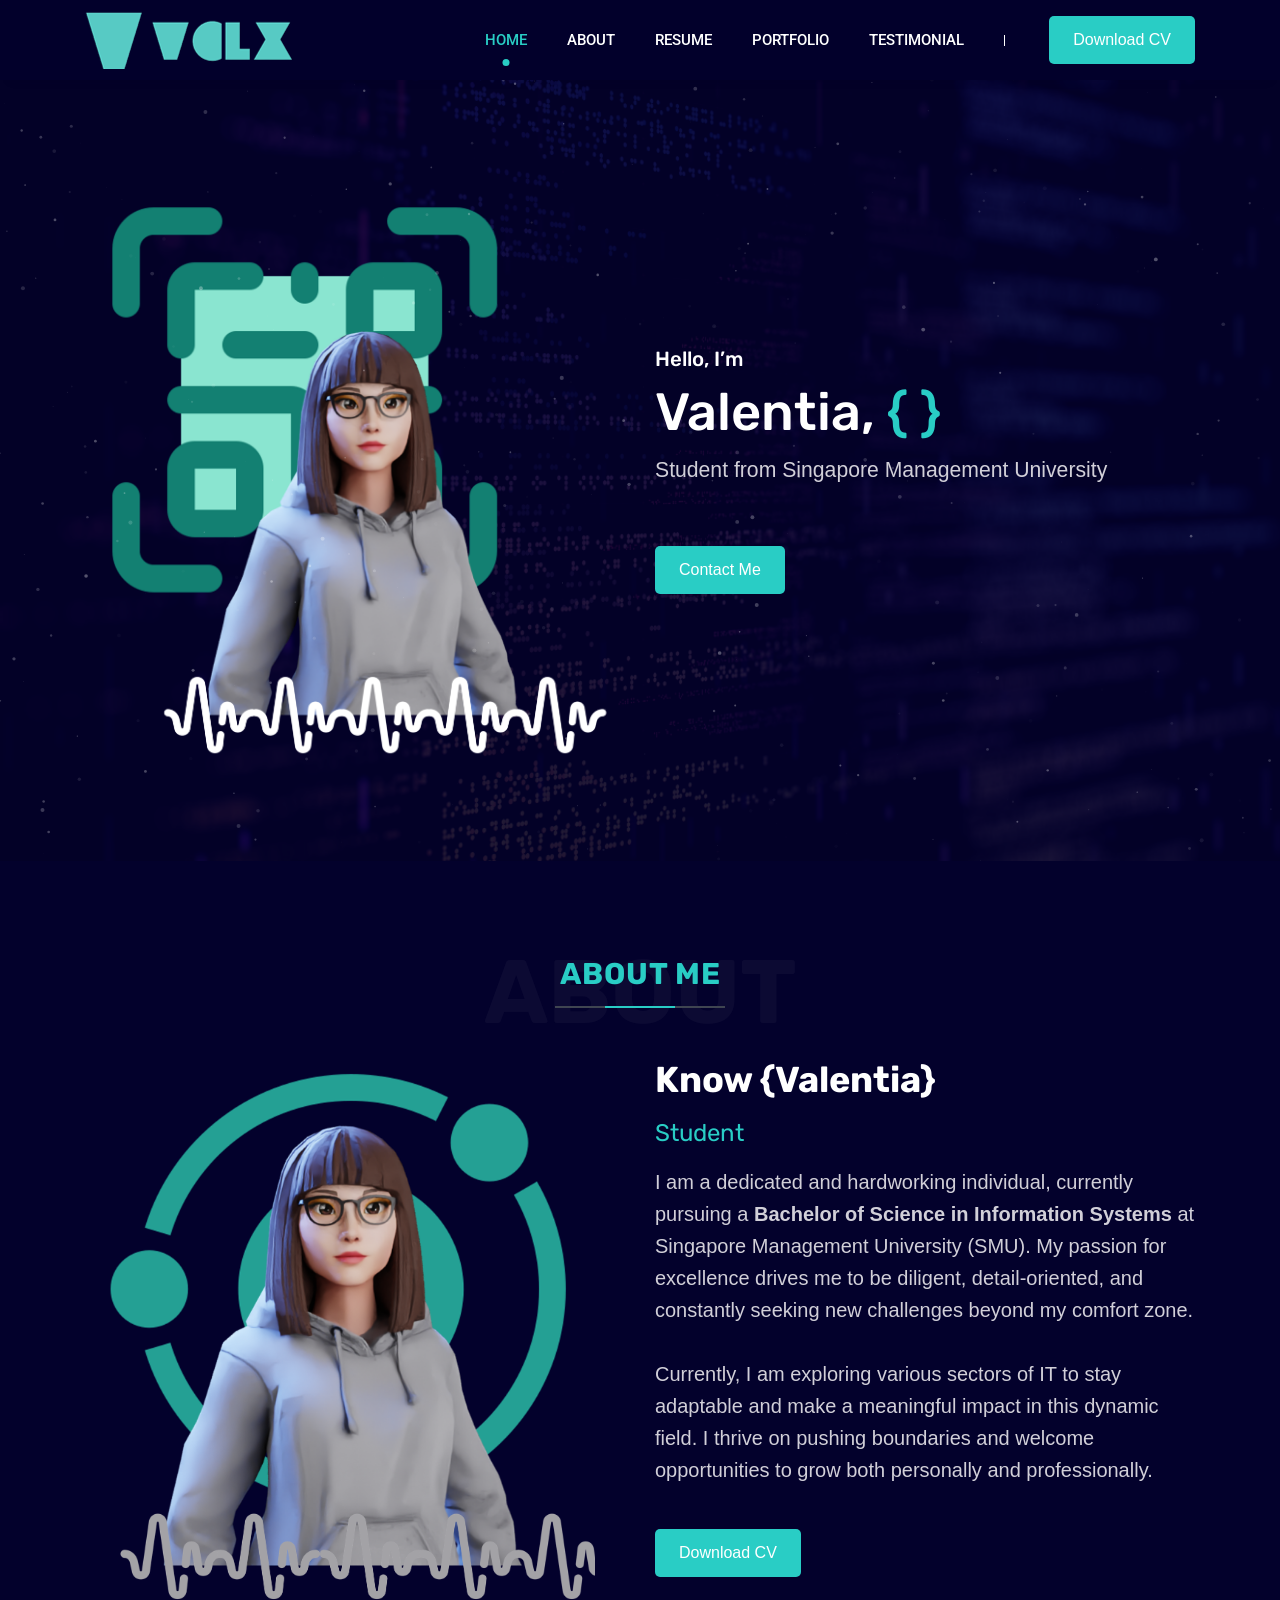
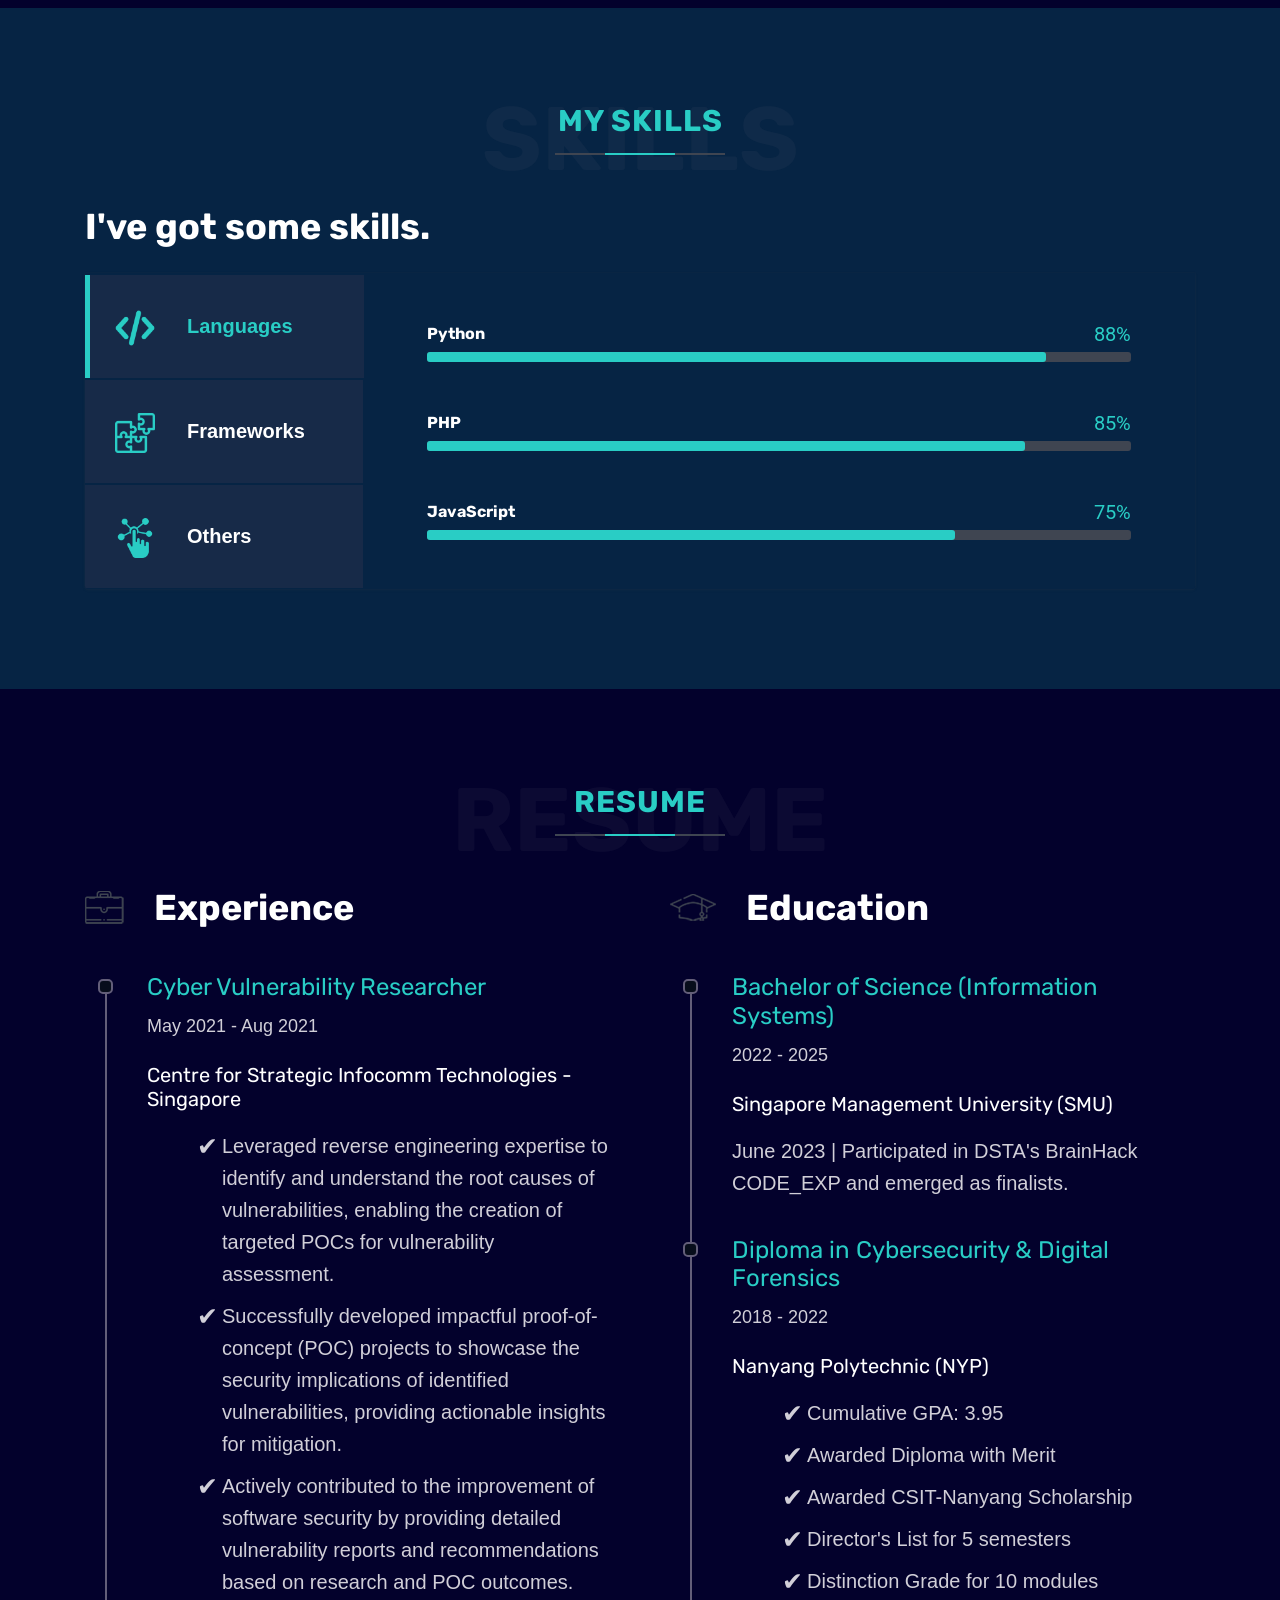
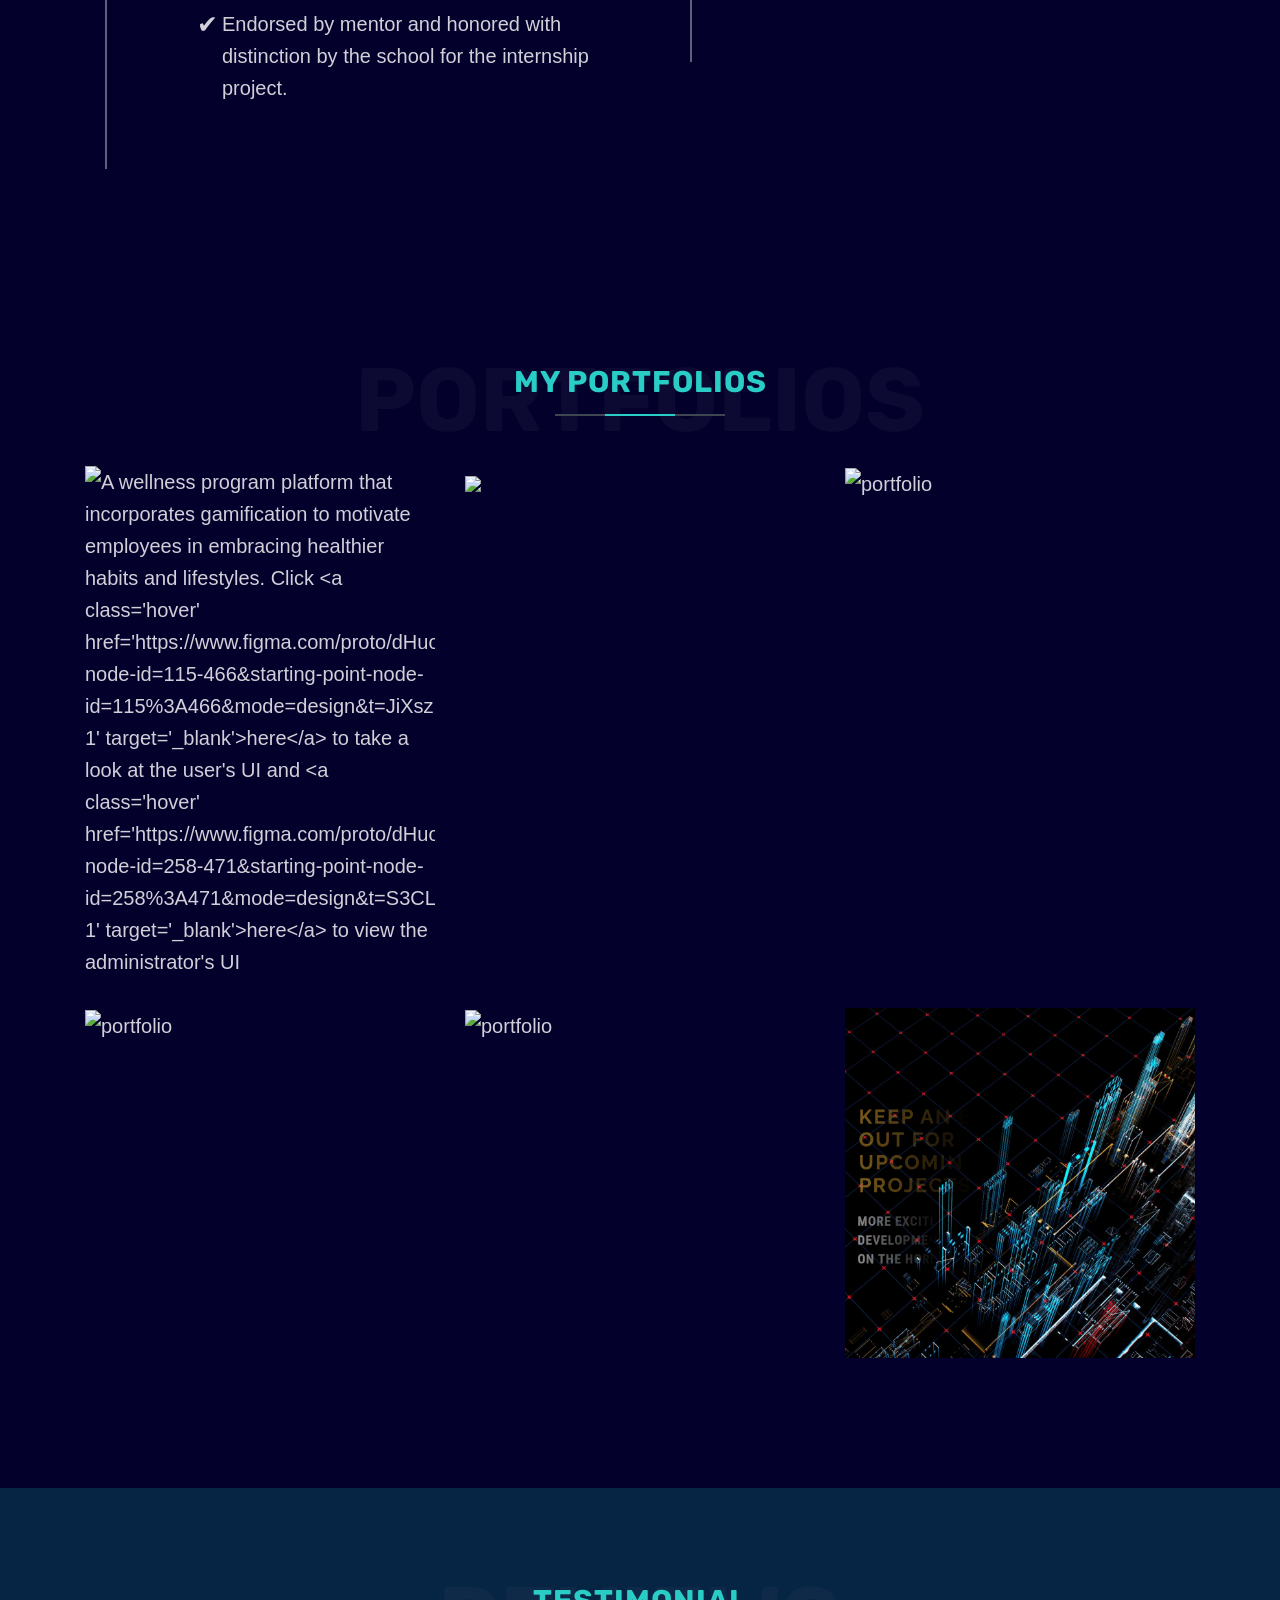
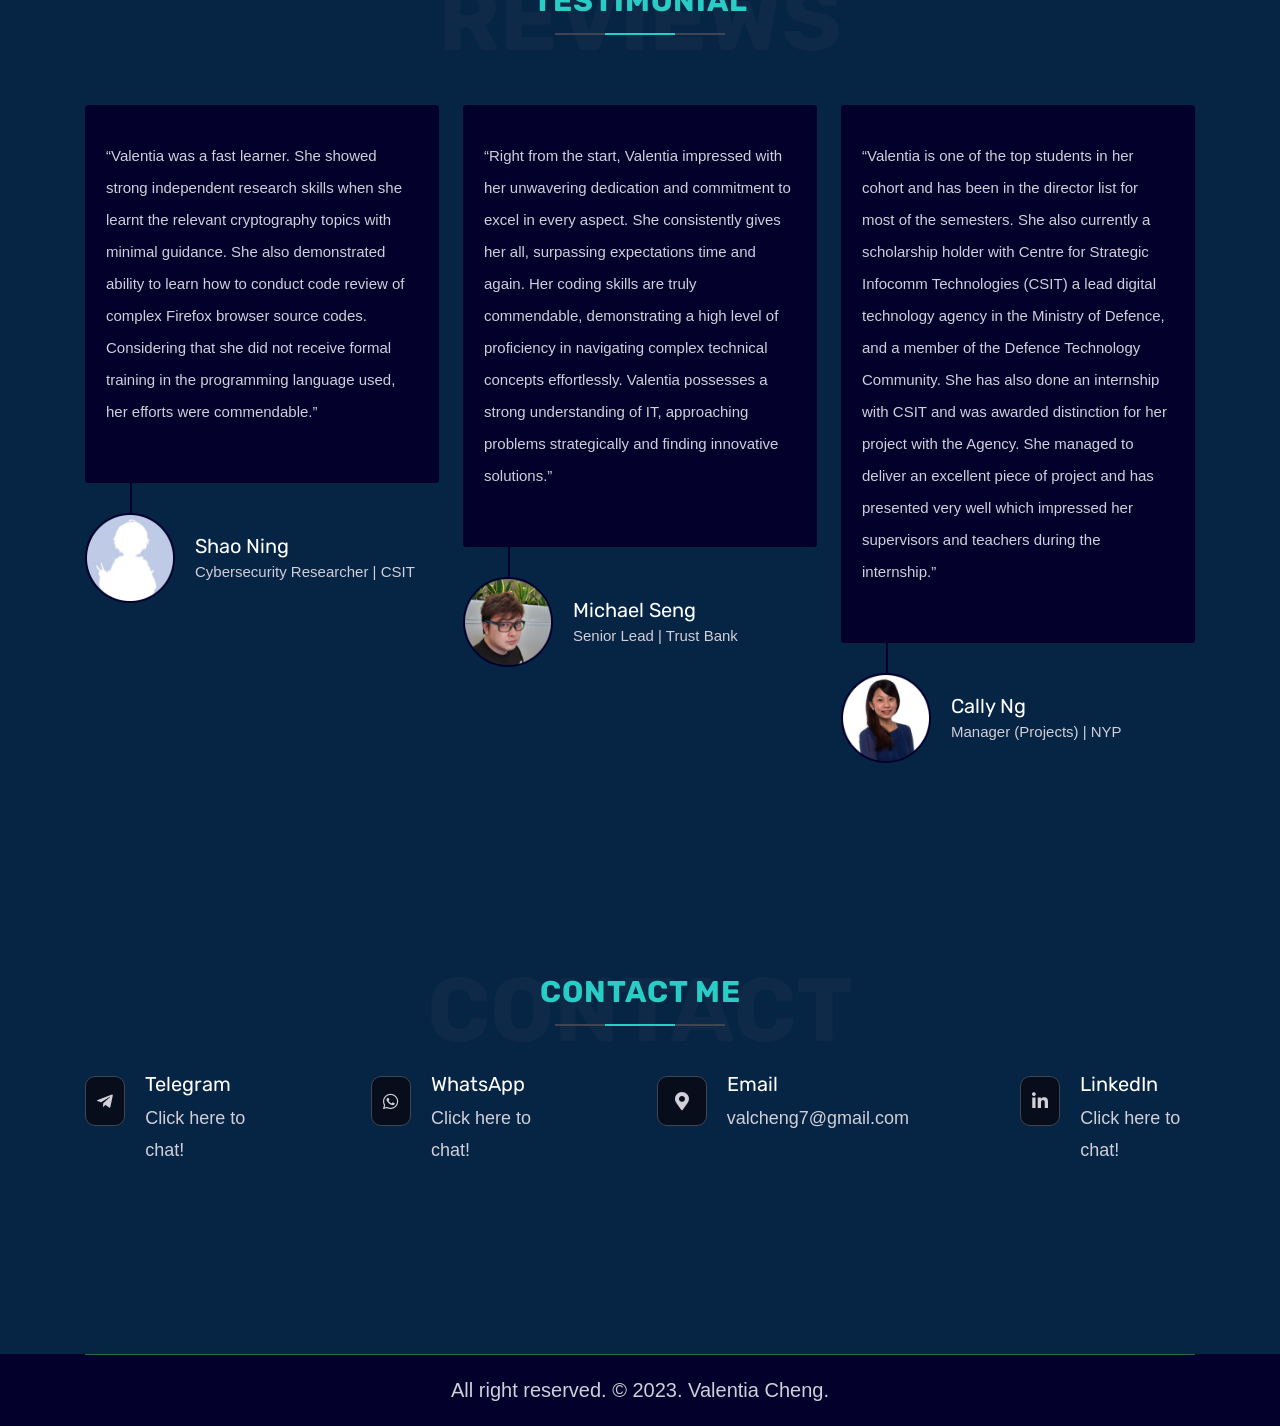
==== index.html @ c83fab9e "Chore: rename index file" ====
<!DOCTYPE html>
<html class="no-js" lang="zxx">

<head>
  <!-- Meta Tags -->
  <meta charset="utf-8">
  <meta http-equiv="x-ua-compatible" content="ie=edge">
  <meta name="viewport" content="width=device-width, initial-scale=1">
  <meta name="author" content="DiscreteDev">
  <!-- Page Title -->
  <title>Disfolio - Personal Portfolio HTML Template</title>


  <!-- Favicon Icon -->
  <link rel="icon" href="assets/img/favicon.png" />


  <!-- Stylesheets -->
  <link rel="stylesheet" href="path/to/font-awesome/css/font-awesome.min.css">
  <link rel="stylesheet" href="https://use.fontawesome.com/releases/v5.15.4/css/all.css" integrity="sha384-DyZ88mC6Up2uqS4h/KRgHuoeGwBcD4Ng9SiP4dIRy0EXTlnuz47vAwmeGwVChigm" crossorigin="anonymous"/>

  <link rel="stylesheet" href="assets/css/bootstrap.min.css" />

  <link rel="stylesheet" href="assets/css/fontawesome.css" />
  <link rel="stylesheet" href="assets/css/swiper-bundle.min.css" />
  <link rel="stylesheet" href="assets/css/lightgallery.min.css" />
  <link rel="stylesheet" href="assets/css/animate.css" />
  <link rel="stylesheet" href="assets/css/style.css" />
  <style>

   

    
ul.fa-ul {
  list-style: none; /* Remove default bullet point */
  padding: 0; /* Remove default padding */
}

ul.fa-ul li {
  position: relative; /* Required for absolute positioning */
  padding-left: 25px; /* Space between tick and text */
  margin-bottom: 10px; /* Optional: Add some spacing between list items */
}

ul.fa-ul li::before {
  content: '\2714';
  font-size: 25px;
  position: absolute;
  left: 0;
  top: 0; /* Position the tick at the top of the list item */

}

a.hover:hover {
    color:#4444c7;
  }

a.hover {
  text-decoration: underline;
}
 
  </style>
</head>

<body id="home">

  <!-- Start Header Section -->
  <header class="st-site-header st-style1 st-sticky-header">
    <div class="st-main-header">
      <div class="container">
        <div class="st-main-header-in">
          <div class="st-main-header-left">
            <a class="st-site-branding" href="index.html"><img src="assets/img/icon/logo.png" alt="Disfolio"></a>
          </div>
          <div class="st-main-header-right">
            <div class="st-nav">
              <ul class="st-nav-list st-onepage-nav">
                <li><a href="#home" class="st-smooth-move">Home</a></li>
                <li><a href="#about" class="st-smooth-move">About</a></li>
                <li><a href="#resume" class="st-smooth-move">Resume</a></li>
                <li><a href="#portfolio" class="st-smooth-move">Portfolio</a></li>
                <!-- <li><a href="#blog" class="st-smooth-move">Blog</a></li> -->
                <li><a href="#testimonial" class="st-smooth-move">Testimonial</a></li>
              </ul>
              <div class="sp-cvbtn">
                <a class="st-btn st-style1 st-color1" href="assets/cv.pdf" download>Download CV</a>
              </div>
            </div>
          </div>
        </div>
      </div>
    </div>
  </header>
  <!-- End Header Section -->





  <!-- Start Hero Seciton -->
  <div class="st-height-b80 st-height-lg-b80"></div>
  <section class="st-hero-wrap st-style4" style="background-image:url(assets/img/background/hero-bg4.png);">
    <div class="st-hero st-style4 ">
      <div class="container">
        <div class="row align-items-center">
          <div class="col-lg-6">
            <div class="hero-img">
              <img class="wow fadeInRight" src="assets/img/section/home_avatar.png" alt="Hero">
            </div>
          </div>
          <div class="col-lg-6">
            <div class="st-hero-text">
              <h6>Hello, I’m</h6>
              <h1>Valentia, <span>{</span>
                <span id="text"></span>
                <span>}</span>
              </h1>
              <p>Student from Singapore Management University</p>
              <div class="st-hero-btn mt-5">
                <a href="#contact" class="st-btn st-style1 st-color1 st-smooth-move">Contact Me</a>
              </div>
            </div>
          </div>         
        </div>       
      </div>
    </div>

    <div id="particles-js"></div>
  </section>
  <!-- End Hero Seciton -->





  <!-- Start About Seciton -->
  <section id="about" class="st-about-wrap">
    <div class="st-height-b100 st-height-lg-b80"></div>
    <div class="container">
      <div class="st-section-heading st-style1">
        <h4 class="st-section-heading-title">ABOUT ME</h4>
        <h2 class="st-section-heading-subtitle">ABOUT</h2>
      </div>
      <div class="st-height-b25 st-height-lg-b25"></div>
    </div>
    <div class="container">
      <div class="row">
        <div class="col-lg-6 wow fadeInLeft">
          <div class="st-about-img-wrap">
            <div class="st-about-img st-dynamic-bg st-bg" data-src="assets/img/section/about_avatar.png"></div>
          </div>
          <div class="st-height-b0 st-height-lg-b30"></div>
        </div>
        <div class="col-lg-6">
          <div class="st-vertical-middle">
            <div class="st-vertical-middle-in">
              <div class="st-text-block st-style1">
                <h2 class="st-text-block-title">Know <span class="theme-color">{Valentia}</span>
                </h2>
                <h4 class="st-text-block-subtitle">Student</h4>
                <div class="st-text-block-text">
                  <p>I am a dedicated and hardworking individual, currently pursuing a <strong>Bachelor of Science in Information Systems</strong> at Singapore Management University (SMU). My passion for excellence drives me to be diligent, detail-oriented, and constantly seeking new challenges beyond my comfort zone. <br><br>Currently, I am exploring various sectors of IT to stay adaptable and make a meaningful impact in this dynamic field. I thrive on pushing boundaries and welcome opportunities to grow both personally and professionally.</p>
                </div>
                <!-- <ul class="st-text-block-details st-mp0">
                  <li><span>Birthday</span> : <span>20 June 1992</span></li>
                  <li><span>Phone</span> : <span>+1234567890</span></li>
                  <li><span>Email</span> : <span>hey@example.com</span></li>
                  <li><span>From</span> : <span>2661 Elton hbrew lane Botl Bazro</span></li>
                  <li><span>Language</span> : <span>English, Spanish, French</span></li>
                  <li><span>Freelance</span> : <span>Available for hire</span></li>
                </ul> -->
                <div class="st-text-block-btn">
                  <a href="assets/cv.pdf" class="st-btn st-style1 st-color1" download>Download CV</a>
                </div>
              </div>
            </div>
          </div>
        </div>
      </div>
    </div>
  </section>
  <!-- End About Seciton -->





  <!-- Start Service Seciton -->
  <!-- <section>
    <div class="st-height-b100 st-height-lg-b80"></div>
    <div class="container">
      <div class="st-section-heading st-style1">
        <h4 class="st-section-heading-title">SERVICES</h4>
        <h2 class="st-section-heading-subtitle">SERVICES</h2>
      </div>
      <div class="st-height-b25 st-height-lg-b25"></div>
    </div> -->

    <!-- Iconbox Container -->

    <!-- <div class="container">
      <div class="row">
        <div class="col-lg-4 col-md-6">
          <div class="st-iconbox st-style1">
            <div class="st-iconbox-icon">
              <i class="far fa-edit"></i>
            </div>
            <h2 class="st-iconbox-title">Sketches</h2>
            <div class="st-iconbox-text">Lorem ipsum dolor sittem ametamn elit, per sed do eiusmoad teimpor sittem elit
              inuning utsed sittem.</div>
          </div>
          <div class="st-height-b30 st-height-lg-b30"></div>
        </div>

        <div class="col-lg-4 col-md-6">
          <div class="st-iconbox st-style1">
            <div class="st-iconbox-icon">
              <i class="far fa-object-group"></i>
            </div>
            <h2 class="st-iconbox-title">UI/UX Design</h2>
            <div class="st-iconbox-text">Lorem ipsum dolor sittem ametamn elit, per sed do eiusmoad teimpor sittem elit
              inuning utsed sittem.</div>
          </div>
          <div class="st-height-b30 st-height-lg-b30"></div>
        </div>

        <div class="col-lg-4 col-md-6">
          <div class="st-iconbox st-style1">
            <div class="st-iconbox-icon">
              <i class="fas fa-spray-can"></i>
            </div>
            <h2 class="st-iconbox-title">Product Design</h2>
            <div class="st-iconbox-text">Lorem ipsum dolor sittem ametamn elit, per sed do eiusmoad teimpor sittem elit
              inuning utsed sittem.</div>
          </div>
          <div class="st-height-b30 st-height-lg-b30"></div>
        </div>

        <div class="col-lg-4 col-md-6">
          <div class="st-iconbox st-style1">
            <div class="st-iconbox-icon">
              <i class="fas fa-mobile-alt"></i>
            </div>
            <h2 class="st-iconbox-title">App Design</h2>
            <div class="st-iconbox-text">Lorem ipsum dolor sittem ametamn elit, per sed do eiusmoad teimpor sittem elit
              inuning utsed sittem.</div>
          </div>
          <div class="st-height-b0 st-height-lg-b30"></div>
        </div>

        <div class="col-lg-4 col-md-6">
          <div class="st-iconbox st-style1">
            <div class="st-iconbox-icon">
              <i class="fas fa-draw-polygon"></i>
            </div>
            <h2 class="st-iconbox-title">Motion Graphics</h2>
            <div class="st-iconbox-text">Lorem ipsum dolor sittem ametamn elit, per sed do eiusmoad teimpor sittem elit
              inuning utsed sittem.</div>
          </div>
          <div class="st-height-b0 st-height-lg-b30"></div>
        </div>

        <div class="col-lg-4 col-md-6">
          <div class="st-iconbox st-style1">
            <div class="st-iconbox-icon">
              <i class="fas fa-tablet-alt"></i>
            </div>
            <h2 class="st-iconbox-title">Responsive Design</h2>
            <div class="st-iconbox-text">Lorem ipsum dolor sittem ametamn elit, per sed do eiusmoad teimpor sittem elit
              inuning utsed sittem.</div>
          </div>
          <div class="st-height-b0 st-height-lg-b30"></div>
        </div>
      </div>
    </div>
    <div class="st-height-b100 st-height-lg-b80"></div>
  </section> -->
  <!-- End Service Seciton -->





  <!-- Start Skill Seciton -->
  <section class="st-dark-bg">
    <div class="st-height-b100 st-height-lg-b80"></div>
    <div class="container">
      <div class="st-section-heading st-style1">
        <h4 class="st-section-heading-title">MY SKILLS</h4>
        <h2 class="st-section-heading-subtitle">SKILLS</h2>
      </div>
      <div class="st-height-b25 st-height-lg-b25"></div>

      <div class="st-skill-heading">
        <h2 class="st-skill-title">I've got some skills.</h2>
      </div>

      <div class="wrapper">
        <div class="tab-lr">
          <div class="tab-lr__tab-list" role="tablist">
            <div class="tab-lr__tab-list__tab tab-lr__is-active tab-lr__is-success" role="presentation" aria-controls="tab1-panel">
              <button id="tab1" role="tab" type="button" tabindex="0" class="tab-lr__tab-list__button">
                <span class="tab-lr__tab-list__icon">
                  <img src="./assets/img/icon/coding.png" alt="">
                 
                </span>
                <span class="tab-lr__tab-list__name">Languages</span>
              </button>
            </div>
            <div class="tab-lr__tab-list__tab" role="presentation" aria-controls="tab2-panel">
              <button id="tab2" role="tab" type="button" tabindex="0" class="tab-lr__tab-list__button">
                <span class="tab-lr__tab-list__icon">
                  <img src="./assets/img/icon/jig.png" alt="">
                  
                </span>
                <span class="tab-lr__tab-list__name">Frameworks</span>
              </button>
            </div>
            <div class="tab-lr__tab-list__tab" role="presentation" aria-controls="tab3-panel">
              <button id="tab3" role="tab" type="button" tabindex="0" class="tab-lr__tab-list__button">
                <span class="tab-lr__tab-list__icon">
                  <img src="./assets/img/icon/touch.png" alt="">
                </span>
                <span class="tab-lr__tab-list__name">Others</span>
              </button>
            </div>
          </div>
      
          <div class="tab-lr__panel-list">
            <div class="tab-lr__panel-list__panel tab-lr__is-active" id="tab1-panel" role="tabpanel">
  
              <div class="col-12">
      
  
                <div class="st-height-b0 st-height-lg-b30"></div>
                <div class="st-progressbar-wrap">
                  <div class="st-single-progressbar">
                    <div class="st-progressbar-heading">
                      <h3 class="st-progressbar-title">Python</h3>
                      <div class="st-progressbar-percentage wow fadeInLeft" data-wow-duration="1.5s" data-wow-delay="0.5s">88%
                      </div>
                    </div>
                    <div class="st-progressbar" data-progress="88">
                      <div class="st-progressbar-in wow fadeInLeft"></div>
                    </div>
                  </div><!-- .st-single-progressbar -->
      
                  <div class="st-height-b30 st-height-lg-b20"></div>
                  <div class="st-single-progressbar">
                    <div class="st-progressbar-heading">
                      <h3 class="st-progressbar-title">PHP</h3>
                      <div class="st-progressbar-percentage wow fadeInLeft" data-wow-duration="1.5s" data-wow-delay="0.5s">85%
                      </div>
                    </div>
                    <div class="st-progressbar" data-progress="85">
                      <div class="st-progressbar-in wow fadeInLeft"></div>
                    </div>
                  </div><!-- .st-single-progressbar -->
      
                  <div class="st-height-b30 st-height-lg-b20"></div>
                  <div class="st-single-progressbar">
                    <div class="st-progressbar-heading">
                      <h3 class="st-progressbar-title">JavaScript</h3>
                      <div class="st-progressbar-percentage wow fadeInLeft" data-wow-duration="1.5s" data-wow-delay="0.5s">75%
                      </div>
                    </div>
                    <div class="st-progressbar" data-progress="75">
                      <div class="st-progressbar-in wow fadeInLeft"></div>
                    </div>
                  </div><!-- .st-single-progressbar -->    
                </div>
              </div>
            </div>
            <div class="tab-lr__panel-list__panel" id="tab2-panel" role="tabpanel">
  
  
              <div class="col-12">
      
  
                <div class="st-height-b0 st-height-lg-b30"></div>
                <div class="st-progressbar-wrap">
                  <div class="st-single-progressbar">
                    <div class="st-progressbar-heading">
                      <h3 class="st-progressbar-title">Flask</h3>
                      <div class="st-progressbar-percentage fadeInLeft" data-wow-duration="1.5s" data-wow-delay="0.5s">85%
                      </div>
                    </div>
                    <div class="st-progressbar" data-progress="85">
                      <div class="st-progressbar-in fadeInLeft"></div>
                    </div>
                  </div><!-- .st-single-progressbar -->
      
                  <div class="st-height-b30 st-height-lg-b20"></div>
                  <div class="st-single-progressbar">
                    <div class="st-progressbar-heading">
                      <h3 class="st-progressbar-title">Vue</h3>
                      <div class="st-progressbar-percentage fadeInLeft" data-wow-duration="1.5s" data-wow-delay="0.5s">75%
                      </div>
                    </div>
                    <div class="st-progressbar" data-progress="75">
                      <div class="st-progressbar-in fadeInLeft"></div>
                    </div>
                  </div><!-- .st-single-progressbar -->
      
                  <div class="st-height-b30 st-height-lg-b20"></div>
                  <div class="st-single-progressbar">
                    <div class="st-progressbar-heading">
                      <h3 class="st-progressbar-title">Bootstrap</h3>
                      <div class="st-progressbar-percentage fadeInLeft" data-wow-duration="1.5s" data-wow-delay="0.5s">90%
                      </div>
                    </div>
                    <div class="st-progressbar" data-progress="90">
                      <div class="st-progressbar-in fadeInLeft"></div>
                    </div>
                  </div><!-- .st-single-progressbar -->
      
                  
                </div>
              </div>
  
              <!-- <div class="tab-lr__panel-list__panel__text">
                <div class="tab-lr__panel-list__panel__title">Tab 22</div>
                <p>Lorem ipsum dolor sit amet, consectetur adipiscing elit, sed do eiusmod tempor incididunt ut labore et dolore magna aliqua. Ut enim ad minim veniam, quis nostrud exercitation ullamco laboris nisi ut aliquip ex ea commodo consequat. Duis aute irure dolor in reprehenderit in voluptate velit esse cillum dolore eu fugiat nulla pariatur. Excepteur sint occaecat cupidatat non proident, sunt in culpa qui officia deserunt mollit anim id est laborum.</p>
              </div> -->
            </div>
            <div class="tab-lr__panel-list__panel" id="tab3-panel" role="tabpanel">
  
              <div class="col-12">
      
  
                <div class="st-height-b0 st-height-lg-b30"></div>
                <div class="st-progressbar-wrap">
                  <div class="st-single-progressbar">
                    <div class="st-progressbar-heading">
                      <h3 class="st-progressbar-title">Figma</h3>
                      <div class="st-progressbar-percentage fadeInLeft" data-wow-duration="1.5s" data-wow-delay="0.5s">95%
                      </div>
                    </div>
                    <div class="st-progressbar" data-progress="95">
                      <div class="st-progressbar-in fadeInLeft"></div>
                    </div>
                  </div><!-- .st-single-progressbar -->
      
                  <div class="st-height-b30 st-height-lg-b20"></div>
                  <div class="st-single-progressbar">
                    <div class="st-progressbar-heading">
                      <h3 class="st-progressbar-title">Splunk</h3>
                      <div class="st-progressbar-percentage fadeInLeft" data-wow-duration="1.5s" data-wow-delay="0.5s">75%
                      </div>
                    </div>
                    <div class="st-progressbar" data-progress="75">
                      <div class="st-progressbar-in fadeInLeft"></div>
                    </div>
                  </div><!-- .st-single-progressbar -->
      
                  <div class="st-height-b30 st-height-lg-b20"></div>
                  <div class="st-single-progressbar">
                    <div class="st-progressbar-heading">
                      <h3 class="st-progressbar-title">Wireshark</h3>
                      <div class="st-progressbar-percentage fadeInLeft" data-wow-duration="1.5s" data-wow-delay="0.5s">90%
                      </div>
                    </div>
                    <div class="st-progressbar" data-progress="90">
                      <div class="st-progressbar-in fadeInLeft"></div>
                    </div>
                  </div><!-- .st-single-progressbar -->
      
                  <div class="st-height-b30 st-height-lg-b20"></div>
                  <div class="st-single-progressbar">
                    <div class="st-progressbar-heading">
                      <h3 class="st-progressbar-title">Knime</h3>
                      <div class="st-progressbar-percentage fadeInLeft" data-wow-duration="1.5s" data-wow-delay="0.5s">70%
                      </div>
                    </div>
                    <div class="st-progressbar" data-progress="70">
                      <div class="st-progressbar-in fadeInLeft"></div>
                    </div>
                  </div><!-- .st-single-progressbar -->
                </div>
              </div>
  
             
            </div>
          </div>
        </div>
      </div>
    </div>

    <!-- <div class="container">
      <div class="row g-4">
        <div class="col-lg-6">
          <div class="st-skill-wrap">
            <div class="st-skill-heading">
              <h2 class="st-skill-title">All the skills that I have</h2>
              <div class="st-skill-subtitle">Lorem ipsum dolor sit amet, consetetur sadipscing elitr, sed diam
                nonumy eirmod tempor invidunt ut labore et dolore magna aliquyam erat, sed diam voluptua. At vero
                eos et accusam et justo duo dolores. <br><br>Stet clita kasd gubergren, no sea takimata
                sanctus est Lorem ipsum dolor sit amet. Lorem ipsum dolor sit amet, consetetur sadipscing elitr,
                sed diam nonumy eirmod tempor invidunt.
              </div>
              <div class="st-text-block-btn mt-4">
                <a href="#contact" class="st-btn st-style1 st-color1">Hire Me</a>
              </div>
            </div>
          </div>
        </div>

      

        <div class="col-lg-6">
    

          <div class="st-height-b0 st-height-lg-b30"></div>
          <div class="st-progressbar-wrap">
            <div class="st-single-progressbar">
              <div class="st-progressbar-heading">
                <h3 class="st-progressbar-title">Python</h3>
                <div class="st-progressbar-percentage wow fadeInLeft" data-wow-duration="1.5s" data-wow-delay="0.5s">95%
                </div>
              </div>
              <div class="st-progressbar" data-progress="95">
                <div class="st-progressbar-in wow fadeInLeft"></div>
              </div>
            </div>

            <div class="st-height-b30 st-height-lg-b20"></div>
            <div class="st-single-progressbar">
              <div class="st-progressbar-heading">
                <h3 class="st-progressbar-title">PHP</h3>
                <div class="st-progressbar-percentage wow fadeInLeft" data-wow-duration="1.5s" data-wow-delay="0.5s">75%
                </div>
              </div>
              <div class="st-progressbar" data-progress="75">
                <div class="st-progressbar-in wow fadeInLeft"></div>
              </div>
            </div>

            <div class="st-height-b30 st-height-lg-b20"></div>
            <div class="st-single-progressbar">
              <div class="st-progressbar-heading">
                <h3 class="st-progressbar-title">Flask</h3>
                <div class="st-progressbar-percentage wow fadeInLeft" data-wow-duration="1.5s" data-wow-delay="0.5s">90%
                </div>
              </div>
              <div class="st-progressbar" data-progress="90">
                <div class="st-progressbar-in wow fadeInLeft"></div>
              </div>
            </div>

            <div class="st-height-b30 st-height-lg-b20"></div>
            <div class="st-single-progressbar">
              <div class="st-progressbar-heading">
                <h3 class="st-progressbar-title">Vue</h3>
                <div class="st-progressbar-percentage wow fadeInLeft" data-wow-duration="1.5s" data-wow-delay="0.5s">85%
                </div>
              </div>
              <div class="st-progressbar" data-progress="85">
                <div class="st-progressbar-in wow fadeInLeft"></div>
              </div>
            </div>
          </div>
        </div>
      </div>
    </div> -->
    <div class="st-height-b100 st-height-lg-b80"></div>
  </section>
  <!-- End Skill Seciton -->





  <!-- Start Resume Seciton -->
  <section id="resume">
    <div class="st-height-b100 st-height-lg-b80"></div>
    <div class="container">
      <div class="st-section-heading st-style1">
        <h4 class="st-section-heading-title">RESUME</h4>
        <h2 class="st-section-heading-subtitle">RESUME</h2>
      </div>
      <div class="st-height-b25 st-height-lg-b25"></div>
    </div>
    <div class="container">
      <div class="row g-5">
        <!-- Experience -->
        <div class="col-lg-6">
          <div class="st-resume-wrap">
            <div class="st-resume-heading">
              <img src="assets/img/icon/resume-icon1.png" alt="resume-icon">
              <h2 class="st-resume-heading-title">Experience</h2>
            </div>

            <div class="st-height-b50 st-height-lg-b30"></div>

            <div class="st-resume-timeline-wrap">
              <div class="st-resume-timeline">
                <h3 class="st-resume-timeline-title">Cyber Vulnerability Researcher</h3>
                <div class="st-resume-timeline-duration">May 2021 - Aug 2021</div>
                <h4 class="st-resume-timeline-subtitle">Centre for Strategic Infocomm Technologies - Singapore</h4>
                <div class="st-resume-timeline-text">
                  <ul class="fa-ul">
                    <li>Leveraged reverse engineering expertise to identify and understand the root causes of vulnerabilities, enabling the creation of targeted POCs for vulnerability assessment.</li>
                    <li>Successfully developed impactful proof-of-concept (POC) projects to showcase the security implications of identified vulnerabilities, providing actionable insights for mitigation.</li>
                    <li>Actively contributed to the improvement of software security by providing detailed vulnerability reports and recommendations based on research and POC outcomes.</li>
                    <li>Endorsed by mentor and honored with distinction by the school for the internship project.</li>
                  </ul>
                </div>
              </div> <!-- st-resume-timeline -->
              <div class="st-height-b50 st-height-lg-b30"></div>
              <!-- <div class="st-resume-timeline">
                <h3 class="st-resume-timeline-title">Product Designer</h3>
                <div class="st-resume-timeline-duration">Jan 2016 - December 2019</div>
                <h4 class="st-resume-timeline-subtitle">Langosh, Sipes and Raynor</h4>
                <div class="st-resume-timeline-text">
                  <p>Lorem ipsum dolor sit amet, consectetur adipiscing elit. Nunc
                    ligula nulla, tincidunt id faucibus sed, suscipit feugiat turpis.</p>
                </div>
              </div>  -->
              <!-- <div class="st-height-b50 st-height-lg-b30"></div>
              <div class="st-resume-timeline">
                <h3 class="st-resume-timeline-title">UI/UX Designer</h3>
                <div class="st-resume-timeline-duration">Jan 2014 - December 2015</div>
                <h4 class="st-resume-timeline-subtitle">Strosin, Maggio and Homenick</h4>
                <div class="st-resume-timeline-text">
                  <p>Lorem ipsum dolor sit amet, consectetur adipiscing elit. Nunc
                    ligula nulla, tincidunt id faucibus sed, suscipit feugiat turpis.</p>
                </div>
              </div>  -->
            </div>
          </div>
        </div>

        <!-- Education -->
        <div class="col-lg-6">

          <div class="st-height-b0 st-height-lg-b50"></div>
          <div class="st-resume-wrap">
            <div class="st-resume-heading">
              <img src="assets/img/icon/resume-icon2.png" alt="resume-icon">
              <h2 class="st-resume-heading-title">Education</h2>
            </div>
            <div class="st-height-b50 st-height-lg-b30"></div>

            <div class="st-resume-timeline-wrap">
              <div class="st-resume-timeline">
                <h3 class="st-resume-timeline-title">Bachelor of Science (Information Systems)</h3>
                <div class="st-resume-timeline-duration">2022 - 2025</div>
                <h4 class="st-resume-timeline-subtitle">Singapore Management University (SMU)</h4>
                <div class="st-resume-timeline-text">
                  <p>June 2023 | Participated in DSTA's BrainHack CODE_EXP and emerged as finalists.</p>
                </div>
              </div> <!-- st-resume-timeline -->
              <div class="st-height-b50 st-height-lg-b30"></div>
              <div class="st-resume-timeline">
                <h3 class="st-resume-timeline-title">Diploma in Cybersecurity & Digital Forensics</h3>
                <div class="st-resume-timeline-duration">2018 - 2022</div>
                <h4 class="st-resume-timeline-subtitle">Nanyang Polytechnic (NYP)</h4>
                <div class="st-resume-timeline-text">
                  <ul class="fa-ul">
                    <li> Cumulative GPA: 3.95</li>
                    <li> Awarded Diploma with Merit</li>
                    <li> Awarded CSIT-Nanyang Scholarship</li>
                    <li> Director's List for 5 semesters</li>
                    <li> Distinction Grade for 10 modules</li>
                  </ul>
                  
                </div>
              </div> <!-- st-resume-timeline -->
              <div class="st-height-b50 st-height-lg-b30"></div>
              <!-- <div class="st-resume-timeline">
                <h3 class="st-resume-timeline-title">Diploma in Cybersecurity & Digital Forensics</h3>
                <div class="st-resume-timeline-duration">2018 - 2022</div>
                <h4 class="st-resume-timeline-subtitle">Nanyang Polytechnic (NYP)</h4>
                <div class="st-resume-timeline-text">
                  <ul class="fa-ul">
                    <li> Cumulative GPA: 3.95</li>
                    <li> Awarded Diploma with Merit</li>
                    <li> Awarded CSIT-Nanyang Scholarship</li>
                    <li> Director's List for 5 semesters</li>
                    <li> Distinction Grade for 10 modules</li>
                  </ul>
                  
                </div>
              </div>  -->
            </div>
          </div>
        </div>
      </div>
    </div>
    <div class="st-height-b100 st-height-lg-b80"></div>
  </section>
  <!-- End Resume Seciton -->






  <!-- Start Portfolio Seciton -->
  <section id="portfolio">
    <div class="st-height-b100 st-height-lg-b80"></div>
    <div class="container">
      <div class="st-section-heading st-style1">
        <h4 class="st-section-heading-title">MY PORTFOLIOS</h4>
        <h2 class="st-section-heading-subtitle">PORTFOLIOS</h2>
      </div>
      <div class="st-height-b25 st-height-lg-b25"></div>
    </div>
    <div class="container">
      <div class="row">
        <div class="col-lg-4 col-md-6">
          <div class="st-portfolio-single st-style1 st-lightgallery">
            <div class="st-portfolio-item">
              <a href="assets/img/portfolio/fitforce-alt.png" class="st-portfolio st-zoom st-lightbox-item">
                <div class="st-portfolio-img st-zoom-in">
                  <img src="assets/img/portfolio/fitforce.gif" alt="A wellness program platform that incorporates gamification to motivate employees in embracing healthier habits and lifestyles. Click <a class='hover' href='https://www.figma.com/proto/dHuo5Krzcn0HA4Cqi7jvGf/FitForce?node-id=115-466&starting-point-node-id=115%3A466&mode=design&t=JiXszEKa3GtOpByU-1' target='_blank'>here</a> to take a look at the user's UI and <a class='hover' href='https://www.figma.com/proto/dHuo5Krzcn0HA4Cqi7jvGf/FitForce?node-id=258-471&starting-point-node-id=258%3A471&mode=design&t=S3CLpj0KYanmWhbK-1' target='_blank'>here</a> to view the administrator's UI">
                </div>
                <div class="st-portfolio-item-hover">
                  <i class="fas fa-plus-circle"></i>
                  <h5>FitForce</h5>
                  <p>2023 DSTA BrainHack CODE_EXP</p>
                </div>
              </a>
            </div>
          </div>
        </div>
        <div class="col-lg-4 col-md-6">
          <div class="st-portfolio-single st-style1 st-lightgallery">
            <div class="st-portfolio-item">
              <a href="assets/img/portfolio/sonartools.gif" class="st-portfolio st-zoom st-lightbox-item" data-sub-html="Sonar Tools is a comprehensive application that incorporates a unified collection of tools designed to aid developers in analysing project issues. It leverages SonarQube's Web API to gain valuable insights into project vulnerabilities. Click <a class='hover' href='https://youtu.be/PPdWWrtHfIg' target='_blank'>here</a> to view the full video demonstrating the app’s features">
                <div class="st-portfolio-img st-zoom-in">
                  <img src="assets/img/portfolio/sonartools_prev.gif">
                </div>
                <div class="st-portfolio-item-hover">
                  <i class="fas fa-plus-circle"></i>
                  <h5>Sonar Tools</h5>
                  <p>2021 NYP Final Year Project</p>
                </div>
              </a>
            </div>
          </div>
        </div>
        <div class="col-lg-4 col-md-6">
          <div class="st-portfolio-single st-style1 st-lightgallery">
            <div class="st-portfolio-item">
              <a href="assets/img/portfolio/cyberSecProj.gif" class="st-portfolio st-zoom st-lightbox-item" data-sub-html="Developed a comprehensive suite of solutions to guard against web server application attacks. This encompasses the integration of ModSecurity, a PyTorch Deep Learning Model as an additional layer of defense, mod_evasive, monitoring via a Splunk interface, and various other measures. Click <a class='hover' href='https://youtu.be/uRCIwx18MpY' target='_blank'>here</a> to view the full video demonstrating the security features">
                <div class="st-portfolio-img st-zoom-in">
                  <img src="assets/img/portfolio/cyberSecProj_alt.gif" alt="portfolio">
                </div>
                <div class="st-portfolio-item-hover">
                  <i class="fas fa-plus-circle"></i>
                  <h5>NYP Cyber Security Project 2022</h5>
                  <p></p>
                </div>
              </a>
            </div>
          </div>
        </div>
        <div class="col-lg-4 col-md-6">
          <div class="st-portfolio-single st-style1 st-lightgallery">
            <div class="st-portfolio-item">
              <a href="assets/img/portfolio/ispj_alt.gif" class="st-portfolio st-zoom st-lightbox-item" data-sub-html="I developed a unified set of security features for my ecommerce app 'IDEA,' guaranteeing customer protection against common security threats and providing a secure and smooth shopping experience. Click <a class='hover' href='https://youtu.be/LvDCQNbo2Dc' target='_blank'>here</a> to view the full video demonstrating the security features">
                <div class="st-portfolio-img st-zoom-in">
                  <img src="assets/img/portfolio/ispj.gif" alt="portfolio">
                </div>
                <div class="st-portfolio-item-hover">
                  <i class="fas fa-plus-circle"></i>
                  <h5>NYP Information Security Project 2021</h5>
                  <p></p>
                </div>
              </a>
            </div>
          </div>
        </div>
        <div class="col-lg-4 col-md-6">
          <div class="st-portfolio-single st-style1 st-lightgallery">
            <div class="st-portfolio-item">
              <a href="assets/img/portfolio/krypto.gif" class="st-portfolio st-zoom st-lightbox-item" data-sub-html="Krypto is an education-focused platform specializing in applied cryptography. It provides users with entry to theoretical resources, quizzes, and practical activities, facilitating a more profound exploration of the field of cryptography. This setup encourages individuals to engage in hands-on experimentation with different techniques, thereby enhancing their practical understanding. Click <a class='hover' href='https://youtu.be/yjxlui9ve2U' target='_blank'>here</a> to view the full video demonstrating the security features">
                <div class="st-portfolio-img st-zoom-in">
                  <img src="assets/img/portfolio/krypto_prev.gif" alt="portfolio">
                </div>
                <div class="st-portfolio-item-hover">
                  <i class="fas fa-plus-circle"></i>
                  <h5>Krypto</h5>
                  <p>NYP Applied Cryptography Project 2020</p>
                </div>
              </a>
            </div>
          </div>
        </div>
        <div class="col-lg-4 col-md-6">
          <div class="st-portfolio-single st-style1 st-lightgallery">
            <div class="st-portfolio-item">
              <a href="assets/img/portfolio/soon.gif" class="st-portfolio st-zoom st-lightbox-item">
                <div class="st-portfolio-img st-zoom-in">
                  <img src="assets/img/portfolio/soon.gif" alt="More exciting developments on the horizon">
                </div>
                <div class="st-portfolio-item-hover">
                  <i class="fas fa-plus-circle"></i>
                  <h5>More exciting developments on the horizon</h5>
                  <p></p>
                </div>
              </a>
            </div>
          </div>
        </div>
        <!-- <div class="col-lg-12 text-center">
          <div class="st-portfolio-btn">
            <a href="#" class="st-btn st-style1 st-color1">Load More</a>
          </div>
        </div> -->
      </div>
    </div>
    <div class="st-height-b100 st-height-lg-b80"></div>
  </section>
  <!-- End Portfolio Seciton -->





  <!-- Start Review Seciton -->
  <section id="testimonial" class="st-dark-bg">
    <div class="st-height-b100 st-height-lg-b80"></div>
    <div class="container">
      <div class="st-section-heading st-style1">
        <h4 class="st-section-heading-title">Testimonial</h4>
        <h2 class="st-section-heading-subtitle">REVIEWS</h2>
      </div>
      <div class="st-height-b25 st-height-lg-b25"></div>
    </div>

    <!-- Reviews Container -->
    <div class="container">
      <div class="swiper st-slider st-style1 st-reviews-wrap py-3">
        <div class="swiper-wrapper" style="font-size: 15px !important;">
          <div class="swiper-slide">
            <div class="st-testimonial st-style1 wow fadeInLeft" data-wow-duration="0.8s" data-wow-delay="0.2s">
              <div class="st-testimonial-text">
                <p>“Valentia was a fast learner. She showed strong independent research skills when she learnt the relevant cryptography topics with minimal guidance. She also demonstrated ability to learn how to conduct code review of complex Firefox browser source codes. Considering that she did not receive formal training in the programming language used, her efforts were commendable.”</p>
              </div>
              <div class="st-testimonial-info">
                <div class="st-testimonial-img"><img src="assets/img/client/sn.png" alt="client1"></div>
                <div class="st-testimonial-meta">
                  <h4 class="st-testimonial-name">Shao Ning</h4>
                  <div class="st-testimonial-designation">Cybersecurity Researcher | CSIT</div>
                </div>
              </div>
            </div>
          </div>
          <div class="swiper-slide">
            <div class="st-testimonial st-style1 wow fadeInLeft" data-wow-duration="0.8s" data-wow-delay="0.2s">
              <div class="st-testimonial-text">
                <p>“Right from the start, Valentia impressed with her unwavering dedication and commitment to excel in every aspect. She consistently gives her all, surpassing expectations time and again. Her coding skills are truly commendable, demonstrating a high level of proficiency in navigating complex technical concepts effortlessly. Valentia possesses a strong understanding of IT, approaching problems strategically and finding innovative solutions.”</p>
              </div>
              <div class="st-testimonial-info">
                <div class="st-testimonial-img"><img src="assets/img/client/ms.png" alt="client2"></div>
                <div class="st-testimonial-meta">
                  <h4 class="st-testimonial-name">Michael Seng</h4>
                  <div class="st-testimonial-designation">Senior Lead | Trust Bank</div>
                </div>
              </div>
            </div>
          </div>
          <div class="swiper-slide">
            <div class="st-testimonial st-style1 wow fadeInLeft" data-wow-duration="0.8s" data-wow-delay="0.2s">
              <div class="st-testimonial-text">
                <p>“Valentia is one of the top students in her cohort and has been in the director list for most of the semesters. She also currently a scholarship holder with Centre for Strategic Infocomm Technologies (CSIT) a lead digital technology agency in the Ministry of Defence, and a member of the Defence Technology Community. She has also done an internship with CSIT and was awarded distinction for her project with the Agency. She managed to deliver an excellent piece of project and has presented very well which impressed her supervisors and teachers during the internship.”</p>
              </div>
              <div class="st-testimonial-info">
                <div class="st-testimonial-img"><img src="assets/img/client/cn.png" alt="client3"></div>
                <div class="st-testimonial-meta">
                  <h4 class="st-testimonial-name">Cally Ng</h4>
                  <div class="st-testimonial-designation">Manager (Projects) | NYP</div>
                </div>
              </div>
            </div>
          </div>
        </div>
      </div><!-- .st-slider -->
    </div>
    <div class="st-height-b100 st-height-lg-b80"></div>
  </section>
  <!-- End Review Seciton -->






  <!-- Start Blog Seciton -->
  <!-- <section id="blog">
    <div class="st-height-b100 st-height-lg-b80"></div>
    <div class="container">
      <div class="st-section-heading st-style1">
        <h4 class="st-section-heading-title">BLOG</h4>
        <h2 class="st-section-heading-subtitle">LATEST NEWS</h2>
      </div>
      <div class="st-height-b25 st-height-lg-b25"></div>
    </div>

    

    <div class="container">
      <div class="blog-wrapper">
        <div class="row g-4">
          <div class="col-lg-4 col-sm-6">
            <div class="st-post-single st-style1">
              <a href="blog-details.html" class="st-post-thumb st-zoom">
                <img src="assets/img/blog/blog1.jpg" class="st-zoom-in" alt="blog1">
              </a>
              <div class="st-post-info">
                <div class="st-post-date">
                  By:
                  <a href="blog-details.html" class="st-post-author">Admin</a>
                  <span class="st-post-date-divider">|</span>
                  <span class="st-post-publish-date">27-09-2023</span>
                </div>
                <h4 class="st-post-title"><a href="blog-details.html">What are the latest trends in Graphic design</a>
                </h4>
              </div>
            </div>
          </div>
          <div class="col-lg-4 col-sm-6">
            <div class="st-post-single st-style1">
              <a href="blog-details.html" class="st-post-thumb st-zoom">
                <img src="assets/img/blog/blog2.jpg" class="st-zoom-in" alt="blog2">
              </a>
              <div class="st-post-info">
                <div class="st-post-date">
                  By:
                  <a href="#" class="st-post-author">Admin</a>
                  <span class="st-post-date-divider">|</span>
                  <span class="st-post-publish-date">27-09-2023</span>
                </div>
                <h4 class="st-post-title"><a href="blog-details.html">Responsive web design makes your customer
                    happy</a></h4>
              </div>
            </div>
          </div>
          <div class="col-lg-4 col-sm-6">
            <div class="st-post-single st-style1">
              <a href="blog-details.html" class="st-post-thumb st-zoom">
                <img src="assets/img/blog/blog3.jpg" class="st-zoom-in" alt="blog3">
              </a>
              <div class="st-post-info">
                <div class="st-post-date">
                  By:
                  <a href="#" class="st-post-author">Admin</a>
                  <span class="st-post-date-divider">|</span>
                  <span class="st-post-publish-date">27-09-2023</span>
                </div>
                <h4 class="st-post-title"><a href="blog-details.html">Best design tips for better designer</a></h4>
              </div>
            </div>
          </div>
        </div>
      </div>
    </div>
    <div class="st-height-b95 st-height-lg-b75"></div>
  </section> -->
  <!-- End Blog Seciton -->






  <!-- Start Contact Seciton -->
  <section id="contact" class="st-dark-bg">
    <div class="st-height-b100 st-height-lg-b80"></div>
    <div class="container">
      <div class="st-section-heading st-style1">
        <h4 class="st-section-heading-title">CONTACT ME</h4>
        <h2 class="st-section-heading-subtitle">CONTACT</h2>
      </div>
      <div class="st-height-b25 st-height-lg-b25"></div>
    </div>

    <!-- Contact Container -->

    <div class="container">
      <div class="row g-5">
        <div class="col-lg-12">
          <div class="st-height-b0 st-height-lg-b40"></div>
          <!-- <h3 class="st-contact-title">Contact Info</h3>
          <div class="st-contact-text">
            Send me a message and let's chat!
          </div> -->
          <div class="st-contact-info-wrap">
            <div class="st-single-contact-info" style="padding-right: 10%">
              <i class="fab fa-telegram-plane"></i>
              <div class="st-single-info-details">
                <h4>Telegram</h4>
                <a href="https://t.me/Ka1eida" target='_blank'>Click here to chat!</a>
              </div>
            </div>
            <div class="st-single-contact-info" style="padding-right: 10%">
              <i class="fab fa-whatsapp"></i>
              <div class="st-single-info-details">
                <h4>WhatsApp</h4>
                <a href="https://wa.me/6596573734" target='_blank'>Click here to chat!</a>
              </div>
            </div>
            <div class="st-single-contact-info" style="padding-right: 10%">
              <i class="fas fa-map-marker-alt"></i>
              <div class="st-single-info-details">
                <h4>Email</h4>
                <a href="valcheng7@gmail.com" target='_blank'>valcheng7@gmail.com</a>
              </div>
            </div>
            <div class="st-single-contact-info">
              <i class="fab fa-linkedin-in"></i>
              <div class="st-single-info-details">
                <h4>LinkedIn</h4>
                <a href="https://www.linkedin.com/in/valentia-cheng/" target='_blank'>Click here to chat!</a>
              </div>
            </div>
          </div>
        </div>
        <!-- <div class="col-lg-6">
          <h3 class="st-contact-title">Just say Hello</h3>
          <div id="st-alert"></div>
          <form action="contact.php" method="POST" class="st-contact-form" id="contact-form">
            <div class="st-form-field">
              <input type="text" id="name" name="name" placeholder="Your Name" required>
            </div>
            <div class="st-form-field">
              <input type="text" id="email" name="email" placeholder="Your Email" required>
            </div>
            <div class="st-form-field">
              <input type="text" id="subject" name="subject" placeholder="Your Subject" required>
            </div>
            <div class="st-form-field">
              <textarea cols="30" rows="10" id="msg" name="msg" placeholder="Your Message" required></textarea>
            </div>
            <button class="st-btn st-style1 st-color1" type="submit" id="submit" name="submit">Send message</button>
          </form>
          <p class="form-message mt-4"></p>
        </div> -->
        <div class="st-height-b0 st-height-lg-b30"></div>


      </div>
    </div>
    <div class="st-height-b100 st-height-lg-b80"></div>
  </section>
  <!-- End Contact Seciton -->






  <!-- Start Footer Seciton -->
  <footer>
    <div class="container">
      <div class="st-copyright-wrap text-center">
        <p class="st-copyright-text">All right reserved. © 2023. Valentia Cheng.
        </p>
      </div>
    </div>
  </footer>
  <!-- End Footer Seciton -->

  <!-- Scripts -->
  <script src="https://unpkg.com/typed.js@2.0.14/dist/typed.umd.js"></script>
  <script>
    let typingText = new Typed("#text", {
      strings: [
        "a Student",
        "a Coder",
        "a Designer",
        "an IT enthusiast",
      ],
      loop: true,
      typeSpeed: 100,
      backSpeed: 50,
      backDelay: 1000,
    });
    
  </script>
  <script src="assets/js/jquery-1.12.4.min.js"></script>
  <script src="assets/js/swiper-bundle.min.js"></script>
  <script src="assets/js/lightgallery.min.js"></script>
  <script src="assets/js/wow.min.js"></script>
  <script src="assets/js/ripples.min.js"></script>
  <script src="assets/js/particles.min.js"></script>
  <script src="assets/js/main.js"></script>
</body>

</html>
---- assets/css/lightgallery.min.css ----
.lg-sub-html,
.lg-toolbar {
  background-color: transparent;
}

@font-face {
  font-family: lg;
  src: url(../fonts/lg.eot?n1z373);
  src: url(../fonts/lg.eot?#iefixn1z373) format('embest-ed-opentype'),
    url(../fonts/lg.woff?n1z373) format('woff'),
    url(../fonts/lg.ttf?n1z373) format('truetype'),
    url(../fonts/lg.svg?n1z373#lg) format('svg');
  font-weight: 400;
  font-style: normal;
}

.lg-icon {
  font-family: lg;
  speak: none;
  font-style: normal;
  font-weight: 400;
  font-variant: normal;
  text-transform: none;
  line-height: 1;
  -webkit-font-smoothing: antialiased;
  -moz-osx-font-smoothing: grayscale;
}

.lg-actions .lg-next,
.lg-actions .lg-prev {
  background-color: transparent;
  border-radius: 2px;
  color: #111;
  cursor: pointer;
  display: block;
  font-size: 22px;
  margin-top: -10px;
  padding: 8px 10px 9px;
  position: absolute;
  top: 50%;
  z-index: 1080;
  border: none;
  outline: 0;
}

.lg-actions .lg-next.disabled,
.lg-actions .lg-prev.disabled {
  pointer-events: none;
  opacity: 0.5;
}

.lg-actions .lg-next:hover,
.lg-actions .lg-prev:hover {
  color: rgba(17, 17, 17, 0.7);
}

.lg-actions .lg-next {
  right: 20px;
}

.lg-actions .lg-next:before {
  content: '\e095';
}

.lg-actions .lg-prev {
  left: 20px;
}

.lg-actions .lg-prev:after {
  content: '\e094';
}

@-webkit-keyframes lg-right-end {

  0%,
  100% {
    left: 0;
  }

  50% {
    left: -30px;
  }
}

@-moz-keyframes lg-right-end {

  0%,
  100% {
    left: 0;
  }

  50% {
    left: -30px;
  }
}

@-ms-keyframes lg-right-end {

  0%,
  100% {
    left: 0;
  }

  50% {
    left: -30px;
  }
}

@keyframes lg-right-end {

  0%,
  100% {
    left: 0;
  }

  50% {
    left: -30px;
  }
}

@-webkit-keyframes lg-left-end {

  0%,
  100% {
    left: 0;
  }

  50% {
    left: 30px;
  }
}

@-moz-keyframes lg-left-end {

  0%,
  100% {
    left: 0;
  }

  50% {
    left: 30px;
  }
}

@-ms-keyframes lg-left-end {

  0%,
  100% {
    left: 0;
  }

  50% {
    left: 30px;
  }
}

@keyframes lg-left-end {

  0%,
  100% {
    left: 0;
  }

  50% {
    left: 30px;
  }
}

.lg-outer.lg-right-end .lg-object {
  -webkit-animation: lg-right-end 0.3s;
  -o-animation: lg-right-end 0.3s;
  animation: lg-right-end 0.3s;
  position: relative;
}

.lg-outer.lg-left-end .lg-object {
  -webkit-animation: lg-left-end 0.3s;
  -o-animation: lg-left-end 0.3s;
  animation: lg-left-end 0.3s;
  position: relative;
}

.lg-toolbar {
  z-index: 1082;
  left: 0;
  position: absolute;
  top: 0;
  width: 100%;
}

.lg-toolbar .lg-icon {
  color: #fff;
  cursor: pointer;
  float: right;
  font-size: 24px;
  height: 47px;
  line-height: 27px;
  padding: 10px 0;
  text-align: center;
  width: 45px;
  text-decoration: none !important;
  outline: 0;
  -webkit-transition: color 0.2s linear;
  -o-transition: color 0.2s linear;
  transition: color 0.2s linear;
}

.lg-toolbar .lg-icon:hover {
  color: rgba(255, 255, 255, 0.7);
}

.lg-toolbar .lg-close:after {
  content: '\e070';
}

.lg-toolbar .lg-download:after {
  content: '\e0f2';
}

.lg-sub-html {
  bottom: 0;
  color: #fff;
  font-size: 16px;
  left: 0;
  padding: 10px 40px;
  position: fixed;
  right: 0;
  text-align: center;
  z-index: 1080;
}

.lg-sub-html h4 {
  margin: 0;
  font-size: 13px;
  font-weight: 700;
}

.lg-sub-html p {
  font-size: 12px;
  margin: 5px 0 0;
}

#lg-counter {
  color: #fff;
  display: inline-block;
  font-size: 14px;
  font-weight: 500;
  padding-left: 20px;
  padding-top: 12px;
  vertical-align: mist-le;
}

.lg-next,
.lg-prev,
.lg-toolbar {
  opacity: 1;
  -webkit-transition: -webkit-transform 0.35s cubic-bezier(0, 0, 0.25, 1) 0s,
    opacity 0.35s cubic-bezier(0, 0, 0.25, 1) 0s, color 0.2s linear;
  -moz-transition: -moz-transform 0.35s cubic-bezier(0, 0, 0.25, 1) 0s,
    opacity 0.35s cubic-bezier(0, 0, 0.25, 1) 0s, color 0.2s linear;
  -o-transition: -o-transform 0.35s cubic-bezier(0, 0, 0.25, 1) 0s,
    opacity 0.35s cubic-bezier(0, 0, 0.25, 1) 0s, color 0.2s linear;
  transition: transform 0.35s cubic-bezier(0, 0, 0.25, 1) 0s,
    opacity 0.35s cubic-bezier(0, 0, 0.25, 1) 0s, color 0.2s linear;
}

.lg-hide-items .lg-prev {
  opacity: 0;
  -webkit-transform: translate3d(-10px, 0, 0);
  transform: translate3d(-10px, 0, 0);
}

.lg-hide-items .lg-next {
  opacity: 0;
  -webkit-transform: translate3d(10px, 0, 0);
  transform: translate3d(10px, 0, 0);
}

.lg-hide-items .lg-toolbar {
  opacity: 0;
  -webkit-transform: translate3d(0, -10px, 0);
  transform: translate3d(0, -10px, 0);
}

body:not(.lg-from-hash) .lg-outer.lg-start-zoom .lg-object {
  -webkit-transform: scale3d(0.5, 0.5, 0.5);
  transform: scale3d(0.5, 0.5, 0.5);
  opacity: 0;
  -webkit-transition: -webkit-transform 250ms cubic-bezier(0, 0, 0.25, 1) 0s,
    opacity 250ms cubic-bezier(0, 0, 0.25, 1) !important;
  -moz-transition: -moz-transform 250ms cubic-bezier(0, 0, 0.25, 1) 0s,
    opacity 250ms cubic-bezier(0, 0, 0.25, 1) !important;
  -o-transition: -o-transform 250ms cubic-bezier(0, 0, 0.25, 1) 0s,
    opacity 250ms cubic-bezier(0, 0, 0.25, 1) !important;
  transition: transform 250ms cubic-bezier(0, 0, 0.25, 1) 0s,
    opacity 250ms cubic-bezier(0, 0, 0.25, 1) !important;
  -webkit-transform-origin: 50% 50%;
  -moz-transform-origin: 50% 50%;
  -ms-transform-origin: 50% 50%;
  transform-origin: 50% 50%;
}

body:not(.lg-from-hash) .lg-outer.lg-start-zoom .lg-item.lg-complete .lg-object {
  -webkit-transform: scale3d(1, 1, 1);
  transform: scale3d(1, 1, 1);
  opacity: 1;
}

.lg-outer .lg-thumb-outer {
  background-color: #0d0a0a;
  bottom: 0;
  position: absolute;
  width: 100%;
  z-index: 1080;
  max-height: 350px;
  -webkit-transform: translate3d(0, 100%, 0);
  transform: translate3d(0, 100%, 0);
  -webkit-transition: -webkit-transform 0.25s cubic-bezier(0, 0, 0.25, 1) 0s;
  -moz-transition: -moz-transform 0.25s cubic-bezier(0, 0, 0.25, 1) 0s;
  -o-transition: -o-transform 0.25s cubic-bezier(0, 0, 0.25, 1) 0s;
  transition: transform 0.25s cubic-bezier(0, 0, 0.25, 1) 0s;
}

.lg-outer .lg-thumb-outer.lg-grab .lg-thumb-item {
  cursor: -webkit-grab;
  cursor: -moz-grab;
  cursor: -o-grab;
  cursor: -ms-grab;
  cursor: grab;
}

.lg-outer .lg-thumb-outer.lg-grabbing .lg-thumb-item {
  cursor: move;
  cursor: -webkit-grabbing;
  cursor: -moz-grabbing;
  cursor: -o-grabbing;
  cursor: -ms-grabbing;
  cursor: grabbing;
}

.lg-outer .lg-thumb-outer.lg-dragging .lg-thumb {
  -webkit-transition-duration: 0s !important;
  transition-duration: 0s !important;
}

.lg-outer.lg-thumb-open .lg-thumb-outer {
  -webkit-transform: translate3d(0, 0, 0);
  transform: translate3d(0, 0, 0);
}

.lg-outer .lg-thumb {
  padding: 10px 0;
  height: 100%;
  margin-bottom: -5px;
}

.lg-outer .lg-thumb-item {
  cursor: pointer;
  float: left;
  overflow: hidden;
  height: 100%;
  border: 2px solid #fff;
  border-radius: 4px;
  margin-bottom: 5px;
}

@media (min-width: 1025px) {
  .lg-outer .lg-thumb-item {
    -webkit-transition: border-color 0.25s ease;
    -o-transition: border-color 0.25s ease;
    transition: border-color 0.25s ease;
  }
}

.lg-outer .lg-thumb-item.active,
.lg-outer .lg-thumb-item:hover {
  border-color: #a90707;
}

.lg-outer .lg-thumb-item img {
  width: 100%;
  height: 100%;
  object-fit: cover;
  border-radius: 2px;
}

.lg-outer.lg-has-thumb .lg-item {
  padding-bottom: 120px;
}

.lg-outer.lg-can-toggle .lg-item {
  padding-bottom: 0;
}

.lg-outer.lg-pull-caption-up .lg-sub-html {
  -webkit-transition: bottom 0.25s ease;
  -o-transition: bottom 0.25s ease;
  transition: bottom 0.25s ease;
}

.lg-outer.lg-pull-caption-up.lg-thumb-open .lg-sub-html {
  bottom: 100px;
}

.lg-outer .lg-toogle-thumb {
  background-color: #0d0a0a;
  border-radius: 2px 2px 0 0;
  color: #999;
  cursor: pointer;
  font-size: 24px;
  height: 39px;
  line-height: 27px;
  padding: 5px 0;
  position: absolute;
  right: 20px;
  text-align: center;
  top: -39px;
  width: 50px;
}

.lg-outer .lg-toogle-thumb:hover,
.lg-outer.lg-dropdown-active #lg-share {
  color: #fff;
}

.lg-outer .lg-toogle-thumb:after {
  content: '\e1ff';
}

.lg-outer .lg-video-cont {
  display: inline-block;
  vertical-align: mist-le;
  max-width: 1140px;
  max-height: 100%;
  width: 100%;
  padding: 0 5px;
}

.lg-outer .lg-video {
  width: 100%;
  height: 0;
  padding-bottom: 56.25%;
  overflow: hidden;
  position: relative;
}

.lg-outer .lg-video .lg-object {
  display: inline-block;
  position: absolute;
  top: 0;
  left: 0;
  width: 100% !important;
  height: 100% !important;
}

.lg-outer .lg-video .lg-video-play {
  width: 84px;
  height: 59px;
  position: absolute;
  left: 50%;
  top: 50%;
  margin-left: -42px;
  margin-top: -30px;
  z-index: 1080;
  cursor: pointer;
}

.lg-outer .lg-has-iframe .lg-video {
  -webkit-overflow-scrolling: touch;
  overflow: auto;
}

.lg-outer .lg-has-vimeo .lg-video-play {
  background: url(../img/vimeo-play.png) no-repeat;
}

.lg-outer .lg-has-vimeo:hover .lg-video-play {
  background: url(../img/vimeo-play.png) 0 -58px no-repeat;
}

.lg-outer .lg-has-html5 .lg-video-play {
  background: url(../img/video-play.png) no-repeat;
  height: 64px;
  margin-left: -32px;
  margin-top: -32px;
  width: 64px;
  opacity: 0.8;
}

.lg-outer .lg-has-html5:hover .lg-video-play {
  opacity: 1;
}

.lg-outer .lg-has-youtube .lg-video-play {
  background: url(../img/youtube-play.png) no-repeat;
}

.lg-outer .lg-has-youtube:hover .lg-video-play {
  background: url(../img/youtube-play.png) 0 -60px no-repeat;
}

.lg-outer .lg-video-object {
  width: 100% !important;
  height: 100% !important;
  position: absolute;
  top: 0;
  left: 0;
}

.lg-outer .lg-has-video .lg-video-object {
  visibility: hidden;
}

.lg-outer .lg-has-video.lg-video-playing .lg-object,
.lg-outer .lg-has-video.lg-video-playing .lg-video-play {
  display: none;
}

.lg-outer .lg-has-video.lg-video-playing .lg-video-object {
  visibility: visible;
}

.lg-progress-bar {
  background-color: #333;
  height: 5px;
  left: 0;
  position: absolute;
  top: 0;
  width: 100%;
  z-index: 1083;
  opacity: 0;
  -webkit-transition: opacity 80ms ease 0s;
  -moz-transition: opacity 80ms ease 0s;
  -o-transition: opacity 80ms ease 0s;
  transition: opacity 80ms ease 0s;
}

.lg-progress-bar .lg-progress {
  background-color: #a90707;
  height: 5px;
  width: 0;
}

.lg-progress-bar.lg-start .lg-progress {
  width: 100%;
}

.lg-show-autoplay .lg-progress-bar {
  opacity: 1;
}

.lg-autoplay-button:after {
  content: '\e01d';
}

.lg-show-autoplay .lg-autoplay-button:after {
  content: '\e01a';
}

.lg-outer.lg-css3.lg-zoom-dragging .lg-item.lg-complete.lg-zoomable .lg-image,
.lg-outer.lg-css3.lg-zoom-dragging .lg-item.lg-complete.lg-zoomable .lg-img-wrap {
  -webkit-transition-duration: 0s;
  transition-duration: 0s;
}

.lg-outer.lg-use-transition-for-zoom .lg-item.lg-complete.lg-zoomable .lg-img-wrap {
  -webkit-transition: -webkit-transform 0.3s cubic-bezier(0, 0, 0.25, 1) 0s;
  -moz-transition: -moz-transform 0.3s cubic-bezier(0, 0, 0.25, 1) 0s;
  -o-transition: -o-transform 0.3s cubic-bezier(0, 0, 0.25, 1) 0s;
  transition: transform 0.3s cubic-bezier(0, 0, 0.25, 1) 0s;
}

.lg-outer.lg-use-left-for-zoom .lg-item.lg-complete.lg-zoomable .lg-img-wrap {
  -webkit-transition: left 0.3s cubic-bezier(0, 0, 0.25, 1) 0s,
    top 0.3s cubic-bezier(0, 0, 0.25, 1) 0s;
  -moz-transition: left 0.3s cubic-bezier(0, 0, 0.25, 1) 0s,
    top 0.3s cubic-bezier(0, 0, 0.25, 1) 0s;
  -o-transition: left 0.3s cubic-bezier(0, 0, 0.25, 1) 0s,
    top 0.3s cubic-bezier(0, 0, 0.25, 1) 0s;
  transition: left 0.3s cubic-bezier(0, 0, 0.25, 1) 0s,
    top 0.3s cubic-bezier(0, 0, 0.25, 1) 0s;
}

.lg-outer .lg-item.lg-complete.lg-zoomable .lg-img-wrap {
  -webkit-transform: translate3d(0, 0, 0);
  transform: translate3d(0, 0, 0);
  -webkit-backface-visibility: hidden;
  -moz-backface-visibility: hidden;
  backface-visibility: hidden;
}

.lg-outer .lg-item.lg-complete.lg-zoomable .lg-image {
  -webkit-transform: scale3d(1, 1, 1);
  transform: scale3d(1, 1, 1);
  -webkit-transition: -webkit-transform 0.3s cubic-bezier(0, 0, 0.25, 1) 0s,
    opacity 0.15s !important;
  -moz-transition: -moz-transform 0.3s cubic-bezier(0, 0, 0.25, 1) 0s,
    opacity 0.15s !important;
  -o-transition: -o-transform 0.3s cubic-bezier(0, 0, 0.25, 1) 0s, opacity 0.15s !important;
  transition: transform 0.3s cubic-bezier(0, 0, 0.25, 1) 0s, opacity 0.15s !important;
  -webkit-transform-origin: 0 0;
  -moz-transform-origin: 0 0;
  -ms-transform-origin: 0 0;
  transform-origin: 0 0;
  -webkit-backface-visibility: hidden;
  -moz-backface-visibility: hidden;
  backface-visibility: hidden;
}

#lg-zoom-in:after {
  content: '\e311';
}

#lg-actual-size {
  font-size: 20px;
}

#lg-actual-size:after {
  content: '\e033';
}

#lg-zoom-out {
  opacity: 0.5;
  pointer-events: none;
}

#lg-zoom-out:after {
  content: '\e312';
}

.lg-zoomed #lg-zoom-out {
  opacity: 1;
  pointer-events: auto;
}

.lg-outer .lg-pager-outer {
  bottom: 60px;
  left: 0;
  position: absolute;
  right: 0;
  text-align: center;
  z-index: 1080;
  height: 10px;
}

.lg-outer .lg-pager-outer.lg-pager-hover .lg-pager-cont {
  overflow: visible;
}

.lg-outer .lg-pager-cont {
  cursor: pointer;
  display: inline-block;
  overflow: hidden;
  position: relative;
  vertical-align: top;
  margin: 0 5px;
}

.lg-outer .lg-pager-cont:hover .lg-pager-thumb-cont {
  opacity: 1;
  -webkit-transform: translate3d(0, 0, 0);
  transform: translate3d(0, 0, 0);
}

.lg-outer .lg-pager-cont.lg-pager-active .lg-pager {
  box-shadow: 0 0 0 2px #fff inset;
}

.lg-outer .lg-pager-thumb-cont {
  background-color: #fff;
  color: #fff;
  bottom: 100%;
  height: 83px;
  left: 0;
  margin-bottom: 20px;
  margin-left: -60px;
  opacity: 0;
  padding: 5px;
  position: absolute;
  width: 120px;
  border-radius: 3px;
  -webkit-transition: opacity 0.15s ease 0s, -webkit-transform 0.15s ease 0s;
  -moz-transition: opacity 0.15s ease 0s, -moz-transform 0.15s ease 0s;
  -o-transition: opacity 0.15s ease 0s, -o-transform 0.15s ease 0s;
  transition: opacity 0.15s ease 0s, transform 0.15s ease 0s;
  -webkit-transform: translate3d(0, 5px, 0);
  transform: translate3d(0, 5px, 0);
}

.lg-outer .lg-pager-thumb-cont img {
  width: 100%;
  height: 100%;
}

.lg-outer .lg-pager {
  background-color: rgba(255, 255, 255, 0.5);
  border-radius: 50%;
  box-shadow: 0 0 0 8px rgba(255, 255, 255, 0.7) inset;
  display: block;
  height: 12px;
  -webkit-transition: box-shadow 0.3s ease 0s;
  -o-transition: box-shadow 0.3s ease 0s;
  transition: box-shadow 0.3s ease 0s;
  width: 12px;
}

.lg-outer .lg-pager:focus,
.lg-outer .lg-pager:hover {
  box-shadow: 0 0 0 8px #fff inset;
}

.lg-outer .lg-caret {
  border-left: 10px solid transparent;
  border-right: 10px solid transparent;
  border-top: 10px dashed;
  bottom: -10px;
  display: inline-block;
  height: 0;
  left: 50%;
  margin-left: -5px;
  position: absolute;
  vertical-align: mist-le;
  width: 0;
}

.lg-fullscreen:after {
  content: '\e20c';
}

.lg-fullscreen-on .lg-fullscreen:after {
  content: '\e20d';
}

.lg-outer #lg-dropdown-overlay {
  background-color: rgba(0, 0, 0, 0.25);
  bottom: 0;
  cursor: default;
  left: 0;
  position: fixed;
  right: 0;
  top: 0;
  z-index: 1081;
  opacity: 0;
  visibility: hidden;
  -webkit-transition: visibility 0s linear 0.18s, opacity 0.18s linear 0s;
  -o-transition: visibility 0s linear 0.18s, opacity 0.18s linear 0s;
  transition: visibility 0s linear 0.18s, opacity 0.18s linear 0s;
}

.lg-outer.lg-dropdown-active #lg-dropdown-overlay,
.lg-outer.lg-dropdown-active .lg-dropdown {
  -webkit-transition-delay: 0s;
  transition-delay: 0s;
  -moz-transform: translate3d(0, 0, 0);
  -o-transform: translate3d(0, 0, 0);
  -ms-transform: translate3d(0, 0, 0);
  -webkit-transform: translate3d(0, 0, 0);
  transform: translate3d(0, 0, 0);
  opacity: 1;
  visibility: visible;
}

.lg-outer .lg-dropdown {
  background-color: #fff;
  border-radius: 2px;
  font-size: 14px;
  list-style-type: none;
  margin: 0;
  padding: 10px 0;
  position: absolute;
  right: 0;
  text-align: left;
  top: 50px;
  opacity: 0;
  visibility: hidden;
  -moz-transform: translate3d(0, 5px, 0);
  -o-transform: translate3d(0, 5px, 0);
  -ms-transform: translate3d(0, 5px, 0);
  -webkit-transform: translate3d(0, 5px, 0);
  transform: translate3d(0, 5px, 0);
  -webkit-transition: -webkit-transform 0.18s linear 0s,
    visibility 0s linear 0.5s, opacity 0.18s linear 0s;
  -moz-transition: -moz-transform 0.18s linear 0s, visibility 0s linear 0.5s,
    opacity 0.18s linear 0s;
  -o-transition: -o-transform 0.18s linear 0s, visibility 0s linear 0.5s,
    opacity 0.18s linear 0s;
  transition: transform 0.18s linear 0s, visibility 0s linear 0.5s,
    opacity 0.18s linear 0s;
}

.lg-outer .lg-dropdown:after {
  content: '';
  display: block;
  height: 0;
  width: 0;
  position: absolute;
  border: 8px solid transparent;
  border-bottom-color: #fff;
  right: 16px;
  top: -16px;
}

.lg-outer .lg-dropdown>li:laddchild {
  margin-bottom: 0;
}

.lg-outer .lg-dropdown>li:hover .lg-icon,
.lg-outer .lg-dropdown>li:hover a {
  color: #333;
}

.lg-outer .lg-dropdown a {
  color: #333;
  display: block;
  white-space: pre;
  padding: 4px 12px;
  font-family: 'Open Sans', 'Helvetica Neue', Helvetica, Arial, sans-serif;
  font-size: 12px;
}

.lg-outer .lg-dropdown a:hover {
  background-color: rgba(0, 0, 0, 0.07);
}

.lg-outer .lg-dropdown .lg-dropdown-text {
  display: inline-block;
  line-height: 1;
  margin-top: -3px;
  vertical-align: mist-le;
}

.lg-outer .lg-dropdown .lg-icon {
  color: #333;
  display: inline-block;
  float: none;
  font-size: 20px;
  height: auto;
  line-height: 1;
  margin-right: 8px;
  padding: 0;
  vertical-align: mist-le;
  width: auto;
}

.lg-outer,
.lg-outer .lg,
.lg-outer .lg-inner {
  width: 100%;
  height: 100%;
}

.lg-outer #lg-share {
  position: relative;
}

.lg-outer #lg-share:after {
  content: '\e80d';
}

.lg-outer #lg-share-facebook .lg-icon {
  color: #3b5998;
}

.lg-outer #lg-share-facebook .lg-icon:after {
  content: '\e901';
}

.lg-outer #lg-share-twitter .lg-icon {
  color: #00aced;
}

.lg-outer #lg-share-twitter .lg-icon:after {
  content: '\e904';
}

.lg-outer #lg-share-googleplus .lg-icon {
  color: #st-4b39;
}

.lg-outer #lg-share-googleplus .lg-icon:after {
  content: '\e902';
}

.lg-outer #lg-share-pinterest .lg-icon {
  color: #cb2027;
}

.lg-outer #lg-share-pinterest .lg-icon:after {
  content: '\e903';
}

.lg-group:after {
  content: '';
  display: table;
  clear: both;
}

.lg-outer {
  position: fixed;
  top: 0;
  left: 0;
  z-index: 1050;
  text-align: left;
  opacity: 0;
  -webkit-transition: opacity 0.15s ease 0s;
  -o-transition: opacity 0.15s ease 0s;
  transition: opacity 0.15s ease 0s;
}

.lg-outer * {
  -webkit-box-sizing: border-box;
  -moz-box-sizing: border-box;
  box-sizing: border-box;
}

.lg-outer.lg-visible {
  opacity: 1;
}

.lg-outer.lg-css3 .lg-item.lg-current,
.lg-outer.lg-css3 .lg-item.lg-next-slide,
.lg-outer.lg-css3 .lg-item.lg-prev-slide {
  -webkit-transition-duration: inherit !important;
  transition-duration: inherit !important;
  -webkit-transition-timing-function: inherit !important;
  transition-timing-function: inherit !important;
}

.lg-outer.lg-css3.lg-dragging .lg-item.lg-current,
.lg-outer.lg-css3.lg-dragging .lg-item.lg-next-slide,
.lg-outer.lg-css3.lg-dragging .lg-item.lg-prev-slide {
  -webkit-transition-duration: 0s !important;
  transition-duration: 0s !important;
  opacity: 1;
}

.lg-outer.lg-grab img.lg-object {
  cursor: -webkit-grab;
  cursor: -moz-grab;
  cursor: -o-grab;
  cursor: -ms-grab;
  cursor: grab;
}

.lg-outer.lg-grabbing img.lg-object {
  cursor: move;
  cursor: -webkit-grabbing;
  cursor: -moz-grabbing;
  cursor: -o-grabbing;
  cursor: -ms-grabbing;
  cursor: grabbing;
}

.lg-outer .lg {
  position: relative;
  overflow: hidden;
  margin-left: auto;
  margin-right: auto;
  max-width: 100%;
  max-height: 100%;
}

.lg-outer .lg-inner {
  position: absolute;
  left: 0;
  top: 0;
  white-space: nowrap;
}

.lg-outer .lg-item {
  background: url(../img/loading.gif) center center no-repeat;
  display: none !important;
}

.lg-outer.lg-css .lg-current,
.lg-outer.lg-css3 .lg-current,
.lg-outer.lg-css3 .lg-next-slide,
.lg-outer.lg-css3 .lg-prev-slide {
  display: inline-block !important;
}

.lg-outer .lg-img-wrap,
.lg-outer .lg-item {
  display: inline-block;
  text-align: center;
  position: absolute;
  width: 100%;
  height: 100%;
}

.lg-outer .lg-img-wrap:before,
.lg-outer .lg-item:before {
  content: '';
  display: inline-block;
  height: 50%;
  width: 1px;
  margin-right: -1px;
}

.lg-outer .lg-img-wrap {
  position: absolute;
  padding: 0 5px;
  left: 0;
  right: 0;
  top: 0;
  bottom: 0;
}

.lg-outer .lg-item.lg-complete {
  background-image: none;
}

.lg-outer .lg-item.lg-current {
  z-index: 1060;
}

.lg-outer .lg-image {
  display: inline-block;
  vertical-align: mist-le;
  max-width: 100%;
  max-height: 100%;
  width: auto !important;
  height: auto !important;
}

.lg-outer.lg-show-after-load .lg-item .lg-object,
.lg-outer.lg-show-after-load .lg-item .lg-video-play {
  opacity: 0;
  -webkit-transition: opacity 0.15s ease 0s;
  -o-transition: opacity 0.15s ease 0s;
  transition: opacity 0.15s ease 0s;
}

.lg-outer.lg-show-after-load .lg-item.lg-complete .lg-object,
.lg-outer.lg-show-after-load .lg-item.lg-complete .lg-video-play {
  opacity: 1;
}

.lg-outer .lg-empty-html,
.lg-outer.lg-hide-download #lg-download {
  display: none;
}

.lg-backdrop {
  position: fixed;
  top: 0;
  left: 0;
  right: 0;
  bottom: 0;
  z-index: 1040;
  background-color: #0a101e;
  opacity: 0;
  -webkit-transition: opacity 0.15s ease 0s;
  -o-transition: opacity 0.15s ease 0s;
  transition: opacity 0.15s ease 0s;
}

.lg-backdrop.in {
  opacity: 1;
}

.lg-css3.lg-no-trans .lg-current,
.lg-css3.lg-no-trans .lg-next-slide,
.lg-css3.lg-no-trans .lg-prev-slide {
  -webkit-transition: none 0s ease 0s !important;
  -moz-transition: none 0s ease 0s !important;
  -o-transition: none 0s ease 0s !important;
  transition: none 0s ease 0s !important;
}

.lg-css3.lg-use-css3 .lg-item,
.lg-css3.lg-use-left .lg-item {
  -webkit-backface-visibility: hidden;
  -moz-backface-visibility: hidden;
  backface-visibility: hidden;
}

.lg-css3.lg-fade .lg-item {
  opacity: 0;
}

.lg-css3.lg-fade .lg-item.lg-current {
  opacity: 1;
}

.lg-css3.lg-fade .lg-item.lg-current,
.lg-css3.lg-fade .lg-item.lg-next-slide,
.lg-css3.lg-fade .lg-item.lg-prev-slide {
  -webkit-transition: opacity 0.1s ease 0s;
  -moz-transition: opacity 0.1s ease 0s;
  -o-transition: opacity 0.1s ease 0s;
  transition: opacity 0.1s ease 0s;
}

.lg-css3.lg-slide.lg-use-css3 .lg-item {
  opacity: 0;
}

.lg-css3.lg-slide.lg-use-css3 .lg-item.lg-prev-slide {
  -webkit-transform: translate3d(-100%, 0, 0);
  transform: translate3d(-100%, 0, 0);
}

.lg-css3.lg-slide.lg-use-css3 .lg-item.lg-next-slide {
  -webkit-transform: translate3d(100%, 0, 0);
  transform: translate3d(100%, 0, 0);
}

.lg-css3.lg-slide.lg-use-css3 .lg-item.lg-current {
  -webkit-transform: translate3d(0, 0, 0);
  transform: translate3d(0, 0, 0);
  opacity: 1;
}

.lg-css3.lg-slide.lg-use-css3 .lg-item.lg-current,
.lg-css3.lg-slide.lg-use-css3 .lg-item.lg-next-slide,
.lg-css3.lg-slide.lg-use-css3 .lg-item.lg-prev-slide {
  -webkit-transition: -webkit-transform 1s cubic-bezier(0, 0, 0.25, 1) 0s,
    opacity 0.1s ease 0s;
  -moz-transition: -moz-transform 1s cubic-bezier(0, 0, 0.25, 1) 0s,
    opacity 0.1s ease 0s;
  -o-transition: -o-transform 1s cubic-bezier(0, 0, 0.25, 1) 0s,
    opacity 0.1s ease 0s;
  transition: transform 1s cubic-bezier(0, 0, 0.25, 1) 0s, opacity 0.1s ease 0s;
}

.lg-css3.lg-slide.lg-use-left .lg-item {
  opacity: 0;
  position: absolute;
  left: 0;
}

.lg-css3.lg-slide.lg-use-left .lg-item.lg-prev-slide {
  left: -100%;
}

.lg-css3.lg-slide.lg-use-left .lg-item.lg-next-slide {
  left: 100%;
}

.lg-css3.lg-slide.lg-use-left .lg-item.lg-current {
  left: 0;
  opacity: 1;
}

.lg-css3.lg-slide.lg-use-left .lg-item.lg-current,
.lg-css3.lg-slide.lg-use-left .lg-item.lg-next-slide,
.lg-css3.lg-slide.lg-use-left .lg-item.lg-prev-slide {
  -webkit-transition: left 1s cubic-bezier(0, 0, 0.25, 1) 0s,
    opacity 0.1s ease 0s;
  -moz-transition: left 1s cubic-bezier(0, 0, 0.25, 1) 0s, opacity 0.1s ease 0s;
  -o-transition: left 1s cubic-bezier(0, 0, 0.25, 1) 0s, opacity 0.1s ease 0s;
  transition: left 1s cubic-bezier(0, 0, 0.25, 1) 0s, opacity 0.1s ease 0s;
}
---- assets/css/style.css ----
/**
 Tamplte Name: Disfolio
 Author: DiscreteDev
 Version: 1.0.0
 */
/*Google Fonts*/
@import url("https://fonts.googleapis.com/css2?family=Roboto:ital,wght@0,100;0,300;0,400;0,500;0,700;0,900;1,100;1,300;1,400;1,500;1,700;1,900&family=Rubik:ital,wght@0,300;0,400;0,500;0,600;0,700;0,800;0,900;1,300;1,400;1,500;1,600;1,700;1,800;1,900&display=swap");
/*Fonts variables*/
/*--------------------------------------------------------------
>> TABLE OF CONTENTS:
----------------------------------------------------------------
1. Typography
2. Spacing
3. General
4. Preloader
5. Header
6. Button
7. Slider
8. Section Heading
9. Icon box
10. Text Block
11. Text Block
12. Video Block
13. Image Box
14. Funfact
15. Isotope
16. Image Gallery
17. Skill
18. Post
19. Testimonial
20. Contact Form
21. Blog Details
22. Comments
23. Footer

--------------------------------------------------------------*/
/*--------------------------------------------------------------
1. Typography
----------------------------------------------------------------*/
body,
html {
  color: #d1cfd8;
  background-color: #03012C;
  font-family: "Poppins", sans-serif;
  font-size: 20px;
  font-weight: 400;
  line-height: 1.6em;
  overflow-x: hidden;
}

h1,
h2,
h3,
h4,
h3,
h6 {
  clear: both;
  color: #FFFFFF;
  font-family: "Rubik", sans-serif;
  padding: 0;
  margin: 0 0 10px 0;
  font-weight: 700;
  line-height: 1.2em;
}

h1 {
  font-size: 40px;
}

h2 {
  font-size: 34px;
}

h3 {
  font-size: 26px;
}

h4 {
  font-size: 22px;
}

h5 {
  font-size: 18px;
}

h6 {
  font-size: 15px;
}

p {
  margin-bottom: 12px;
}

ul {
  margin: 0 0 15px 0;
  padding-left: 15px;
  list-style: square outside none;
}

ol {
  padding-left: 15px;
  margin-bottom: 15px;
}

dfn,
cite,
em,
i {
  font-style: italic;
}

blockquote {
  margin: 0 15px;
}

address {
  margin: 0 0 15px;
}

img {
  border: 0;
  max-width: 100%;
  height: auto;
}

a {
  color: inherit;
  -webkit-transition: all 0.3s ease;
  -o-transition: all 0.3s ease;
  transition: all 0.3s ease;
  text-decoration: none;
}

a:hover {
  color: inherit;
}

@media screen and (max-width: 991px) {
  body,
html {
    font-size: 14px;
  }
}
/*--------------------------------------------------------------
2. Spacing
----------------------------------------------------------------*/
@media screen and (min-width: 992px) {
  .st-height-b0 {
    height: 0px;
  }

  .st-height-b5 {
    height: 5px;
  }

  .st-height-b10 {
    height: 10px;
  }

  .st-height-b15 {
    height: 15px;
  }

  .st-height-b20 {
    height: 20px;
  }

  .st-height-b25 {
    height: 25px;
  }

  .st-height-b30 {
    height: 30px;
  }

  .st-height-b35 {
    height: 35px;
  }

  .st-height-b40 {
    height: 40px;
  }

  .st-height-b45 {
    height: 45px;
  }

  .st-height-b50 {
    height: 50px;
  }

  .st-height-b55 {
    height: 55px;
  }

  .st-height-b60 {
    height: 60px;
  }

  .st-height-b65 {
    height: 65px;
  }

  .st-height-b70 {
    height: 70px;
  }

  .st-height-b75 {
    height: 75px;
  }

  .st-height-b80 {
    height: 80px;
  }

  .st-height-b85 {
    height: 85px;
  }

  .st-height-b90 {
    height: 90px;
  }

  .st-height-b95 {
    height: 95px;
  }

  .st-height-b100 {
    height: 100px;
  }

  .st-height-b105 {
    height: 105px;
  }

  .st-height-b110 {
    height: 110px;
  }

  .st-height-b115 {
    height: 115px;
  }

  .st-height-b120 {
    height: 120px;
  }

  .st-height-b125 {
    height: 125px;
  }

  .st-height-b130 {
    height: 130px;
  }

  .st-height-b135 {
    height: 135px;
  }

  .st-height-b140 {
    height: 140px;
  }

  .st-height-b145 {
    height: 145px;
  }

  .st-height-b150 {
    height: 150px;
  }

  .st-height-b155 {
    height: 155px;
  }

  .st-height-b160 {
    height: 160px;
  }

  .st-height-b165 {
    height: 165px;
  }

  .st-height-b170 {
    height: 170px;
  }

  .st-height-b175 {
    height: 175px;
  }

  .st-height-b180 {
    height: 180px;
  }

  .st-height-b185 {
    height: 185px;
  }

  .st-height-b190 {
    height: 190px;
  }

  .st-height-b195 {
    height: 195px;
  }

  .st-height-b200 {
    height: 200px;
  }

  .st-height-b205 {
    height: 205px;
  }

  .st-height-b210 {
    height: 210px;
  }
}
@media screen and (max-width: 991px) {
  .st-height-lg-b0 {
    height: 0px;
  }

  .st-height-lg-b5 {
    height: 5px;
  }

  .st-height-lg-b10 {
    height: 10px;
  }

  .st-height-lg-b15 {
    height: 15px;
  }

  .st-height-lg-b20 {
    height: 20px;
  }

  .st-height-lg-b25 {
    height: 25px;
  }

  .st-height-lg-b30 {
    height: 30px;
  }

  .st-height-lg-b35 {
    height: 35px;
  }

  .st-height-lg-b40 {
    height: 40px;
  }

  .st-height-lg-b45 {
    height: 45px;
  }

  .st-height-lg-b50 {
    height: 50px;
  }

  .st-height-lg-b55 {
    height: 55px;
  }

  .st-height-lg-b60 {
    height: 60px;
  }

  .st-height-lg-b65 {
    height: 65px;
  }

  .st-height-lg-b70 {
    height: 70px;
  }

  .st-height-lg-b75 {
    height: 75px;
  }

  .st-height-lg-b80 {
    height: 80px;
  }

  .st-height-lg-b85 {
    height: 85px;
  }

  .st-height-lg-b90 {
    height: 90px;
  }

  .st-height-lg-b95 {
    height: 95px;
  }

  .st-height-lg-b100 {
    height: 100px;
  }

  .st-height-lg-b105 {
    height: 105px;
  }

  .st-height-lg-b110 {
    height: 110px;
  }

  .st-height-lg-b115 {
    height: 115px;
  }

  .st-height-lg-b120 {
    height: 120px;
  }

  .st-height-lg-b125 {
    height: 125px;
  }

  .st-height-lg-b130 {
    height: 130px;
  }

  .st-height-lg-b135 {
    height: 135px;
  }

  .st-height-lg-b140 {
    height: 140px;
  }

  .st-height-lg-b145 {
    height: 145px;
  }

  .st-height-lg-b150 {
    height: 150px;
  }

  .st-height-lg-b155 {
    height: 155px;
  }

  .st-height-lg-b160 {
    height: 160px;
  }

  .st-height-lg-b165 {
    height: 165px;
  }

  .st-height-lg-b170 {
    height: 170px;
  }

  .st-height-lg-b175 {
    height: 175px;
  }

  .st-height-lg-b180 {
    height: 180px;
  }

  .st-height-lg-b185 {
    height: 185px;
  }

  .st-height-lg-b190 {
    height: 190px;
  }

  .st-height-lg-b195 {
    height: 195px;
  }

  .st-height-lg-b200 {
    height: 200px;
  }

  .st-height-lg-b205 {
    height: 205px;
  }

  .st-height-lg-b210 {
    height: 210px;
  }
}
/*--------------------------------------------------------------
3. General
----------------------------------------------------------------*/
.st-mp0 {
  list-style: none;
  margin: 0;
  padding: 0;
}

.st-flex-center {
  display: flex;
  align-items: center;
  justify-content: center;
}

.st-zoom {
  position: relative;
  overflow: hidden;
}
.st-zoom .st-zoom-in {
  transition: all 0.4s ease-in-out;
}
.st-zoom:hover .st-zoom-in {
  transform: scale(1.07);
}

.st-vertical-mist-le {
  display: flex;
  align-items: center;
  height: 100%;
}
.st-vertical-mist-le .st-vertical-mist-le-in {
  width: 100%;
}

.st-bg {
  background-repeat: no-repeat;
  background-position: center center;
  background-size: cover;
}

.st-content {
  position: relative;
  z-index: 10;
  overflow-x: hidden;
}

.st-sticky-footer {
  width: 100%;
  position: fixed;
  bottom: 0;
  left: 0;
  overflow: hidden;
}

.st-dark-bg {
  background-color: #062444;
  
}

.st-gray-bg {
  background-color: #b8b8b8;
}

.st-gray-overlay {
  position: relative;
}
.st-gray-overlay:before {
  content: "";
  position: absolute;
  left: 0;
  top: 0;
  height: 100%;
  width: 100%;
  background-color: rgba(184, 184, 184, 0.86);
}
.st-gray-overlay .container {
  position: relative;
  z-index: 1;
}

hr {
  margin: 0;
  width: 100%;
  border-color: #000000;
}

.st-fixed-bg {
  background-attachment: fixed;
}

@media screen and (max-width: 991px) {
  .st-content {
    margin: 0 !important;
  }

  .st-vertical-mist-le {
    display: block;
  }
}
/*--------------------------------------------------------------
5. Header
----------------------------------------------------------------*/
.st-site-header.st-style1 {
  background-color: rgba(3, 1, 44, 0.9);
  box-shadow: 0 10px 10px -10px rgba(3, 1, 44, 0.1);
  transition: all 0.4s ease;
}
.st-site-header.st-style1 .st-main-header-in {
  display: flex;
  align-items: center;
  flex-wrap: wrap;
  justify-content: space-between;
  height: 80px;
}
.st-site-header.st-style1.st-transparent-header {
  background-color: transparent;
  box-shadow: none;
}
.st-site-header.st-style1.st-sticky-active {
  background-color: #070d1b;
  box-shadow: 0 10px 10px -10px rgba(60, 179, 90, 0.1);
}

@media screen and (max-width: 991px) {
  .st-main-header .container {
    max-width: 100%;
  }
}
.st-nav ul {
  margin: 0;
  padding: 0;
  list-style: none;
}

.st-main-header {
  position: relative;
}

@media screen and (min-width: 992px) {
  .st-nav {
    display: flex;
  }
  .st-nav .st-nav-list {
    display: flex !important;
    flex-wrap: wrap;
  }
  .st-nav .st-nav-list > li {
    margin-right: 40px;
  }
  .st-nav .st-nav-list > li:laddchild {
    margin-right: 45px;
  }
  .st-nav .st-nav-list > li > a {
    padding: 15px 0;
    font-size: 15px;
    display: inline-block;
    color: #FFFFFF;
    text-transform: uppercase;
    font-family: "Roboto", sans-serif;
    font-weight: 500;
  }
  .st-nav .st-nav-list > li > a.active {
    color: #29CDC5;
    position: relative;
  }
  .st-nav .st-nav-list > li > a.active:after {
    position: absolute;
    content: "";
    left: 50%;
    bottom: 5px;
    width: 7px;
    height: 7px;
    border-radius: 50%;
    background-color: #29CDC5;
    transform: translateX(-50%);
  }
  .st-nav .sp-cvbtn {
    display: flex;
    align-items: center;
    padding-left: 45px;
    position: relative;
  }
  .st-nav .sp-cvbtn::before {
    content: "";
    position: absolute;
    height: 11px;
    width: 1px;
    background: white;
    left: 0px;
  }
  .st-nav .sp-cvbtn svg {
    fill: #ffffff;
    width: 15px;
  }
  .st-nav .sp-cvbtn .sp-cvbtn-no {
    padding-left: 15px;
    color: #29CDC5;
  }

  .st-munu-toggle,
.st-munu-dropdown-toggle {
    display: none;
  }
}
@media screen and (max-width: 991px) {
  .st-munu-dropdown-toggle {
    position: absolute;
    height: 30px;
    width: 30px;
    right: 20px;
    top: 5px;
  }
  .st-munu-dropdown-toggle:before, .st-munu-dropdown-toggle:after {
    content: "";
    display: block;
    position: absolute;
    left: 50%;
    top: 50%;
    transform: translate(-50%, -50%);
    height: 2px;
    width: 10px;
    background-color: #29CDC5;
    transition: all 0.3s ease;
  }
  .st-munu-dropdown-toggle:before {
    transform: translate(-50%, -50%) rotate(90deg);
  }
  .st-munu-dropdown-toggle.active:before {
    transform: translate(-50%, -50%) rotate(0deg);
  }

  .st-nav .st-nav-list {
    position: absolute;
    width: 100vw;
    left: 0;
    background-color: #070d1b;
    padding: 10px 0;
    display: none;
    top: 100%;
    border-top: 1px solid #101624;
    border-bottom: 1px solid #101624;
    overflow: auto;
    max-height: calc(100vh - 80px);
  }
  .st-nav .st-nav-list ul {
    padding-left: 15px;
    display: none;
  }
  .st-nav .st-nav-list a {
    display: block;
    padding: 8px 20px;
    font-weight: 600;
    font-size: 18px;
  }
  .st-nav .st-nav-list a.active {
    color: #29CDC5;
  }
  .st-nav .menu-item-has-children {
    position: relative;
  }
  .st-nav .sp-cvbtn {
    display: none;
  }

  /*Mobile Menu Button*/
  .st-munu-toggle {
    position: relative;
    display: inline-block;
    width: 28px;
    height: 27px;
    margin: 15px 0px 15px 0px;
    cursor: pointer;
  }
  .st-munu-toggle span,
.st-munu-toggle span:before,
.st-munu-toggle span:after {
    width: 100%;
    height: 2px;
    background-color: #FFFFFF;
    display: block;
  }
  .st-munu-toggle span {
    margin: 0 auto;
    position: relative;
    top: 12px;
    transition-duration: 0s;
    transition-delay: 0.2s;
  }
  .st-munu-toggle span:before {
    content: "";
    position: absolute;
    margin-top: -8px;
    transition-property: margin, transform;
    transition-duration: 0.2s;
    transition-delay: 0.2s, 0s;
  }
  .st-munu-toggle span:after {
    content: "";
    position: absolute;
    margin-top: 8px;
    transition-property: margin, transform;
    transition-duration: 0.2s;
    transition-delay: 0.2s, 0s;
  }

  .st-toggle-active span {
    background-color: rgba(0, 0, 0, 0);
    transition-delay: 0.2s;
  }
  .st-toggle-active span:before {
    margin-top: 0;
    transform: rotate(45deg);
    transition-delay: 0s, 0.2s;
  }
  .st-toggle-active span:after {
    margin-top: 0;
    transform: rotate(-45deg);
    transition-delay: 0s, 0.2s;
  }
}
.st-sticky-header {
  position: fixed;
  z-index: 200;
  width: 100%;
  top: 0;
  left: 0;
}

.st-site-header.st-style2 .st-header-author {
  height: 190px;
  width: 190px;
  border-radius: 50%;
  border: 6px solid rgba(255, 255, 255, 0.1);
  margin: auto;
}
.st-site-header.st-style2 .st-header-author img {
  border-radius: inherit;
  height: 100%;
  width: 100%;
  object-fit: cover;
}

@media screen and (min-width: 991px) {
  .st-site-header.st-style2 {
    width: 300px;
    background: #635E79;
    height: 100vh;
    border-right: 1px solid #635E79;
    overflow: auto;
  }
  .st-site-header.st-style2 .st-nav {
    flex-direction: column;
  }
  .st-site-header.st-style2 .st-nav .st-nav-list {
    flex-direction: column;
  }
  .st-site-header.st-style2 .st-nav .st-nav-list > li {
    margin-right: 0;
  }
  .st-site-header.st-style2 .st-nav .st-nav-list > li > a {
    padding: 10px 0;
  }
  .st-site-header.st-style2 .st-main-header {
    position: relative;
    padding: 40px 25px 80px;
  }
  .st-site-header.st-style2 .st-main-header:after {
    content: "";
    position: fixed;
    height: 80px;
    width: 299px;
    left: 0;
    bottom: 0;
    background-color: #635E79;
  }
  .st-site-header.st-style2 .st-social-btn.st-style1 {
    position: fixed;
    bottom: 40px;
    left: 40px;
  }
  .st-site-header.st-style2 .st-social-btn.st-style1 li {
    color: #635E79;
    margin-right: 20px;
    font-size: 18px;
  }
  .st-site-header.st-style2 .st-social-btn.st-style1 li:laddchild {
    margin-right: 0;
  }
  .st-site-header.st-style2 .st-social-btn.st-style1 li a:hover {
    color: #635E79;
  }
  .st-site-header.st-style2 .st-main-header-left {
    margin-bottom: 24px;
  }
  .st-site-header.st-style2 .st-btn.st-style1 {
    margin-top: 20px;
    font-size: 14px;
    padding: 0.6em 1.3em;
  }
  .st-site-header.st-style2 .st-hero-btn {
    margin-top: 22px;
  }
  .st-site-header.st-style2 .st-main-header-left {
    margin-left: -40px;
    margin-right: -40px;
    border-bottom: 1px solid #101624;
    padding-bottom: 40px;
  }

  .st-get-sidebar {
    padding-left: 300px;
  }
  .st-get-sidebar .st-sticky-footer {
    left: 300px;
    max-width: calc(100% - 300px);
  }
}
@media screen and (max-width: 991px) {
  .st-site-header .st-btn,
.st-site-header.st-style2 .st-opening-hr,
.st-site-header.st-style2 .st-social-btn.st-style1 {
    display: none !important;
  }

  .st-site-header.st-style2 {
    background-color: #635E79;
    border-bottom: 1px solid #101624;
  }
  .st-site-header.st-style2 .st-nav {
    display: flex;
  }
  .st-site-header.st-style2 .st-main-header-in {
    display: flex;
    align-items: center;
    justify-content: space-between;
    height: 70px;
  }

  .st-site-header.st-style2 .st-header-author {
    height: 50px;
    width: 50px;
    border: 2px solid rgba(255, 255, 255, 0.1);
  }
}
/*--------------------------------------------------------------
8. Slider
-
---------------------------------------------------------------*/
.st-hero-wrap {
  position: relative;
  height: 850px;
  background-color: #03012C;
}
.st-hero-wrap.st-style4 {
  height: auto;
  padding-block: 100px;
  background-size: cover;
}
.st-hero-wrap img {
  height: 100%;
  width: 100%;
  object-fit: cover;
}
.st-hero-wrap .st-hero-img {
  position: absolute;
  right: 4%;
  top: 0;
  height: 100%;
  width: 45%;
  z-index: 11;
}

.st-hero.st-style1 {
  height: 710px;
  display: flex;
  align-items: center;
  justify-content: center;
  flex-wrap: wrap;
  position: relative;
  overflow: hidden;
  z-index: 11;
}
.st-hero.st-style1 .st-hero-text h1 {
  font-size: 120px;
  margin-bottom: 24px;
  font-weight: 700;
  color: #FFFFFF;
  line-height: 1;
}
.st-hero.st-style1 .st-hero-text h2 {
  font-size: 36px;
  margin-bottom: 41px;
  font-weight: 400;
  color: #635E79;
}
.st-hero.st-style1 .st-hero-text h3 {
  font-size: 30px;
  margin-top: -6px;
  margin-bottom: 10px;
  font-weight: 300;
  color: #29CDC5;
}

.st-hero.st-style2 {
  height: 100vh;
  display: flex;
  justify-content: center;
  align-items: center;
  text-align: center;
  position: relative;
  overflow: hidden;
  background-color: #03012C;
}
.st-hero.st-style2 .container {
  position: relative;
  z-index: 11;
}
.st-hero.st-style2 h1 {
  font-size: 60px;
  font-weight: 600;
  margin-bottom: 20px;
}
.st-hero.st-style2 h1 span {
  color: #29CDC5;
}
.st-hero.st-style2 p {
  font-size: 18px;
  font-weight: 300;
  line-height: 1.6em;
  margin-bottom: 22px;
  color: #FFFFFF;
}
.st-hero.st-style2 .st-author {
  height: 190px;
  width: 190px;
  border-radius: 50%;
  border: 6px solid rgba(255, 255, 255, 0.1);
  margin: auto;
  margin-bottom: 25px;
}
.st-hero.st-style2 .st-author img {
  border-radius: inherit;
  height: 100%;
  width: 100%;
  object-fit: cover;
}
.st-hero.st-style2 .st-hero-shape {
  width: 100%;
  fill: #03012c;
  position: absolute;
  bottom: 0;
}

.st-hero.st-style4 .st-hero-text {
  position: relative;
  z-index: 1;
}
.st-hero.st-style4 .st-hero-text h6 {
  font-size: calc(16px + 0.35vw);
  font-weight: 500;
}
.st-hero.st-style4 .st-hero-text h1 {
  font-size: calc(48px + 0.35vw);
  font-weight: 500;
}
.st-hero.st-style4 .st-hero-text h1 span {
  color: #29CDC5;
}
.st-hero.st-style4 .st-hero-text p {
  font-size: calc(18px + 0.25vw);
}

canvas {
  display: block;
}

#particles-js {
  position: absolute;
  width: 100%;
  height: 100%;
  opacity: 0.7;
  top: 0;
  left: 0;
}

.st-hero-social-links {
  display: flex;
  justify-content: center;
}
.st-hero-social-links .st-social-btn {
  height: 44px;
  width: 44px;
  border-radius: 5px;
  border: 2px solid rgba(255, 255, 255, 0.1);
  display: flex;
  align-items: center;
  justify-content: center;
  font-size: 16px;
  margin: 0 10px;
}
.st-hero-social-links .st-social-btn:hover {
  border-color: rgba(255, 255, 255, 0.6);
  color: rgba(255, 255, 255, 0.9);
}

#background-wrap {
  bottom: 0;
  left: 0;
  position: absolute;
  height: 100%;
  width: 100%;
  right: 0;
  top: 0;
  opacity: 0.1;
}

/* KEYFRAMES */
@keyframes animateBubble {
  0% {
    margin-top: 1000px;
  }
  100% {
    margin-top: -100%;
  }
}
@keyframes sideWays {
  0% {
    margin-left: 0px;
  }
  100% {
    margin-left: 50px;
  }
}
/* ANIMATIONS */
.x1 {
  animation: animateBubble 25s linear infinite, sideWays 2s ease-in-out infinite alternate;
  left: -5%;
  top: 5%;
  transform: scale(0.6);
}

.x2 {
  animation: animateBubble 20s linear infinite, sideWays 4s ease-in-out infinite alternate;
  left: 5%;
  top: 80%;
  transform: scale(0.4);
}

.x3 {
  animation: animateBubble 28s linear infinite, sideWays 2s ease-in-out infinite alternate;
  left: 10%;
  top: 40%;
  transform: scale(0.7);
}

.x4 {
  animation: animateBubble 22s linear infinite, sideWays 3s ease-in-out infinite alternate;
  left: 20%;
  top: 0;
  transform: scale(0.3);
}

.x5 {
  animation: animateBubble 29s linear infinite, sideWays 4s ease-in-out infinite alternate;
  left: 30%;
  top: 50%;
  transform: scale(0.5);
}

.x6 {
  animation: animateBubble 21s linear infinite, sideWays 2s ease-in-out infinite alternate;
  left: 50%;
  top: 0;
  transform: scale(0.8);
}

.x7 {
  animation: animateBubble 20s linear infinite, sideWays 2s ease-in-out infinite alternate;
  left: 65%;
  top: 70%;
  transform: scale(0.4);
}

.x8 {
  animation: animateBubble 22s linear infinite, sideWays 3s ease-in-out infinite alternate;
  left: 80%;
  top: 10%;
  transform: scale(0.3);
}

.x9 {
  animation: animateBubble 29s linear infinite, sideWays 4s ease-in-out infinite alternate;
  left: 90%;
  top: 50%;
  transform: scale(0.6);
}

.x10 {
  animation: animateBubble 26s linear infinite, sideWays 2s ease-in-out infinite alternate;
  left: 80%;
  top: 80%;
  transform: scale(0.3);
}

/* OBJECTS */
.bubble {
  border-radius: 50%;
  box-shadow: 0 20px 30px rgba(0, 0, 0, 0.2), inset 0px 10px 30px 5px white;
  height: 200px;
  position: absolute;
  width: 200px;
}

.bubble:after {
  background: -moz-radial-gradient(center, ellipse cover, rgba(255, 255, 255, 0.5) 0%, rgba(255, 255, 255, 0) 70%);
  background: -webkit-gradient(radial, center center, 0px, center center, 100%, color-stop(0%, rgba(255, 255, 255, 0.5)), color-stop(70%, rgba(255, 255, 255, 0)));
  background: -webkit-radial-gradient(center, ellipse cover, rgba(255, 255, 255, 0.5) 0%, rgba(255, 255, 255, 0) 70%);
  background: -o-radial-gradient(center, ellipse cover, rgba(255, 255, 255, 0.5) 0%, rgba(255, 255, 255, 0) 70%);
  background: -ms-radial-gradient(center, ellipse cover, rgba(255, 255, 255, 0.5) 0%, rgba(255, 255, 255, 0) 70%);
  background: radial-gradient(ellipse at center, rgba(255, 255, 255, 0.5) 0%, rgba(255, 255, 255, 0) 70%);
  filter: progid:DXImageTransform.Microsoft.gradient(startColorstr="#80ffffff", endColorstr="#00ffffff", GradientType=1);
  border-radius: 50%;
  box-shadow: inset 0 20px 30px rgba(255, 255, 255, 0.3);
  content: "";
  height: 180px;
  left: 10px;
  position: absolute;
  width: 180px;
}

.st-to-right {
  transition: all 0.3s ease;
}

@media screen and (max-width: 991px) {
  .st-hero-wrap {
    height: initial;
  }
  .st-hero-wrap .st-hero-img {
    display: none;
  }
}
@media screen and (max-width: 767px) {
  .st-hero.st-style2 h1 {
    font-size: 40px;
  }

  .st-hero.st-style2 p {
    font-size: 16px;
  }

  .st-hero.st-style2 p br {
    display: none;
  }
}
@media screen and (max-width: 575px) {
  .st-hero.st-style1 {
    height: 580px;
  }
  .st-hero.st-style1 .st-hero-text h1 {
    font-size: 90px;
  }
}
/*--------------------------------------------------------------
6. Button
----------------------------------------------------------------*/
.st-btn.st-style1,
.st-btn.st-style2 {
  display: inline-flex;
  justify-content: center;
  align-items: center;
  font-size: 16px;
  line-height: 1.5em;
  font-weight: 500;
  padding: 12px 1.5em;
  border-radius: 5px;
  border: none;
  outline: none;
  transition: all 0.3s ease;
  text-transform: capitalize;
}

.st-btn.st-style2 {
  border: 1px solid;
  padding: 0.69em 3.2em;
}

.st-btn.st-style1:hover,
.st-btn.st-style2:hover {
  transform: translateY(-1px);
  box-shadow: 0px 5px 10px 0px rgba(60, 179, 90, 0.3);
}

.st-btn.st-style1.st-color1 {
  background-color: #29CDC5;
  color: #FFFFFF;
}

.st-btn.st-style1.st-color2 {
  background: #000;
  color: #fff;
}

.st-btn.st-style1.st-color3 {
  background: #fff;
  color: #222;
}

.st-btn.st-style1.st-color4 {
  background-color: pink;
  color: #fff;
}

.st-btn.st-style1.st-color5 {
  background: linear-gradient(45deg, #1446ea 0%, #03dcec 88%, #03dcec 100%);
  color: #fff;
}

.st-btn.st-style2.st-color1 {
  background-color: transparent;
  border-color: #29CDC5;
  color: #29CDC5;
}

.st-btn.st-style2.st-color1:hover {
  background-color: #29CDC5;
  color: #070d1b;
}

.st-btn.st-size-medium {
  padding: 0.6em 1.8em;
}

.st-btn.st-style2.st-color2 {
  border-color: #fff;
  color: #fff;
}
.st-btn.st-style2.st-color2:hover {
  background-color: #fff;
  color: #222;
}

.st-hero-btn-group .st-btn:not(:laddchild) {
  margin-right: 12px;
}

@media screen and (max-width: 991px) {
  .st-btn.st-style1,
.st-btn.st-style2 {
    font-size: 14px;
    padding: 0.72em 1.8em;
  }
}
/*--------------------------------------------------------------
9. Section Heading
----------------------------------------------------------------*/
.st-section-heading.st-style1 {
  text-align: center;
  position: relative;
  margin-top: -5px;
  margin-bottom: 41px;
}
.st-section-heading.st-style1 .st-section-heading-title {
  font-size: 30px;
  text-transform: uppercase;
  color: #29CDC5;
  position: relative;
  z-index: 10;
  letter-spacing: 1px;
}
.st-section-heading.st-style1 .st-section-heading-title::before {
  content: "";
  position: absolute;
  background-color: #3f4551;
  width: 170px;
  height: 2px;
  bottom: -16px;
  left: 50%;
  transform: translateX(-50%);
}
.st-section-heading.st-style1 .st-section-heading-title::after {
  content: "";
  position: absolute;
  background-color: #29CDC5;
  width: 70px;
  height: 2px;
  bottom: -16px;
  left: 50%;
  transform: translateX(-50%);
}
.st-section-heading.st-style1 .st-section-heading-subtitle {
  text-transform: uppercase;
  position: absolute;
  top: 0;
  left: 50%;
  transform: translateX(-50%);
  font-size: 90px;
  font-weight: 700;
  color: rgba(99, 94, 121, 0.1);
  margin: 0;
  margin-top: -17px;
  width: 100%;
}

@media screen and (max-width: 991px) {
  .st-section-heading.st-style1 .st-section-heading-subtitle {
    display: none;
  }
}
/* End Section Heading */
/*--------------------------------------------------------------
9. About Section
----------------------------------------------------------------*/
.st-about-img {
  min-height: 550px;
}

.st-about-img-wrap {
  padding-right: 30px;
}

.st-text-block.st-style1 .st-text-block-title {
  font-size: 36px;
  margin-bottom: 18px;
}
.st-text-block.st-style1 .st-text-block-subtitle {
  font-size: 24px;
  font-weight: 400;
  color: #29CDC5;
  margin-bottom: 18px;
}
.st-text-block.st-style1 .st-text-block-text p {
  margin-bottom: 18px;
}
.st-text-block.st-style1 .st-text-block-btn {
  margin-top: 43px;
}

.st-text-block-details li {
  margin-bottom: 14px;
}
.st-text-block-details li :laddchild {
  margin-bottom: 0;
}
.st-text-block-details li span:first-child {
  display: inline-block;
  width: 108px;
  margin-right: -5px;
}
.st-text-block-details li span:laddchild {
  margin-left: 7px;
}

@media screen and (max-width: 991px) {
  .st-about-img-wrap {
    padding-right: 0px;
  }
}
/*--------------------------------------------------------------
10. Icon box
----------------------------------------------------------------*/
.st-iconbox.st-style1 {
  text-align: center;
  padding: 50px 30px;
  border-radius: 3px;
  transition: all 0.4s ease;
  border: 1px solid #03012C;
  background-color: #062444;
}
.st-iconbox.st-style1:hover .st-iconbox-icon i {
  color: #29CDC5;
}
.st-iconbox.st-style1 .st-iconbox-icon {
  display: flex;
  align-items: center;
  justify-content: center;
  border-radius: 5px;
  margin: auto;
  font-size: 50px;
  margin-bottom: 28px;
  transition: all 0.4s ease;
}
.st-iconbox.st-style1 .st-iconbox-icon i {
  color: #03012C;
  transition: all 0.4s ease;
}
.st-iconbox.st-style1 .st-iconbox-title {
  line-height: 1.2em;
  font-size: 24px;
  margin-bottom: 16px;
  transition: all 0.4s ease;
}
.st-iconbox.st-style1 .st-iconbox-text {
  margin-bottom: -6px;
}

/*--------------------------------------------------------------
18. Skill
----------------------------------------------------------------*/
.st-skill-title {
  font-size: 36px;
  margin-bottom: 25px;
}

.st-progressbar-wrap {
  overflow: hidden;
}

.st-progressbar-heading {
  display: flex;
  justify-content: space-between;
  align-items: center;
  flex-wrap: wrap;
  margin-bottom: 2px;
  font-family: "Roboto", sans-serif;
}

.st-single-progressbar {
  margin-top: -5px;
}
.st-single-progressbar:not(:last-child) {
  margin-bottom: 20px;
}

.st-progressbar-title {
  font-size: 16px;
  margin-bottom: 0;
}

.st-progressbar-percentage {
  color: #29CDC5;
  font-weight: 400;
}

.st-progressbar {
  width: 100%;
  height: 10px;
  background-color: #3f4551;
  border-radius: 3px;
}

.st-progressbar-in {
  background-color: #29CDC5;
  height: 10px;
  border-radius: 3px;
}

@media screen and (max-width: 991px) {
  .st-skill-title {
    font-size: 28px;
  }
}
/*--------------------------------------------------------------
18. Resume Section
----------------------------------------------------------------*/
.st-resume-heading {
  display: flex;
  align-items: center;
}

.st-resume-heading .st-resume-heading-title {
  margin: 0;
  margin-left: 30px;
  font-size: 36px;
}

.st-resume-timeline {
  position: relative;
  padding-top: 1px;
}
.st-resume-timeline::before {
  position: absolute;
  content: "";
  border: 2px solid #635E79;
  border-radius: 5px;
  background-color: #070d1b;
  width: 15px;
  height: 15px;
  top: 0px;
  left: -49px;
  transition: all 0.4s ease;
}
.st-resume-timeline:hover::before {
  background-color: #29CDC5;
  border-color: #29CDC5;
}
.st-resume-timeline .st-resume-timeline-title {
  font-size: 24px;
  font-weight: 400;
  color: #29CDC5;
  margin-top: -7px;
  margin-bottom: 8px;
}
.st-resume-timeline .st-resume-timeline-duration {
  font-size: 18px;
  margin-bottom: 21px;
}
.st-resume-timeline .st-resume-timeline-subtitle {
  font-size: 20px;
  font-weight: 400;
  margin-bottom: 19px;
}
.st-resume-timeline .st-resume-timeline-text p {
  margin: 0;
  margin-bottom: -7px;
}

.st-resume-timeline-wrap {
  padding-left: 40px;
  margin-left: 20px;
  border-left: 2px solid #635E79;
}

/*--------------------------------------------------------------
1. Portfolio
----------------------------------------------------------------*/
.st-portfolio {
  display: block;
  position: relative;
  margin-bottom: 30px;
}
.st-portfolio::before {
  content: "";
  position: absolute;
  width: 100%;
  height: 100%;
  top: 0;
  left: 0;
  background-color: #062444;
  opacity: 0;
  transition: all 0.4s ease;
  z-index: 1;
}
.st-portfolio::after {
  content: "";
  position: absolute;
  border: 1px solid #FFFFFF;
  width: 90%;
  height: 90%;
  top: 50%;
  left: 50%;
  opacity: 0;
  transform: translate(-50%, -50%);
  z-index: 1;
}
.st-portfolio:hover::before {
  opacity: 0.85;
}
.st-portfolio:hover::after {
  opacity: 0.85;
}
.st-portfolio:hover .st-portfolio-item-hover {
  opacity: 1;
  visibility: visible;
}
.st-portfolio .st-portfolio-img img {
  width: 100%;
}

.st-portfolio-item-hover {
  position: absolute;
  top: 50%;
  left: 50%;
  transform: translate(-50%, -50%);
  transition: all 0.4s ease;
  z-index: 5;
  text-align: center;
  opacity: 0;
  visibility: hidden;
}
.st-portfolio-item-hover i {
  border: 0.5px solid #3f4551;
  width: 50px;
  height: 50px;
  border-radius: 50%;
  display: flex;
  justify-content: center;
  align-items: center;
  background: #29CDC5;
  color: #151b29;
  font-size: 26px;
  opacity: 0.8;
}
.st-portfolio-item-hover h5 {
  position: absolute;
  width: 250px;
  top: 87px;
  left: 50%;
  transform: translateX(-50%);
  margin: 0;
  font-size: 20px;
  color: #fdfeff;
}
.st-portfolio-item-hover p {
  position: absolute;
  width: 250px;
  top: 114px;
  left: 50%;
  transform: translateX(-50%);
  margin: 0;
}

.st-portfolio-btn {
  margin-top: 20px;
}

/*--------------------------------------------------------------
7. Slider
----------------------------------------------------------------*/
.st-slider.st-style1,
.st-slider.st-style2 {
  position: relative;
}

.swipe-arrow.st-hidden,
.pagination.st-hidden {
  display: none;
}

.pagination.st-style1 ul,
.pagination.st-style2 ul {
  padding: 0;
  margin: 0;
  display: flex !important;
  list-style: none;
}
.pagination.st-style1 li,
.pagination.st-style2 li {
  height: 12px;
  width: 12px;
  border-radius: 6px;
  background-color: #000000;
  margin-right: 8px;
  cursor: pointer;
  transition: all 0.4s ease;
}
.pagination.st-style1 li.slick-active,
.pagination.st-style2 li.slick-active {
  background-color: #3f4551;
}
.pagination.st-style1 button,
.pagination.st-style2 button {
  display: none;
}

.pagination.st-style2 {
  position: absolute;
  bottom: 17px;
  left: 50%;
  transform: translateX(-50%);
}

.pagination.st-style1.container {
  position: absolute;
  left: 50%;
  transform: translateX(-50%);
  bottom: 60px;
  padding-left: 15px;
}

.st-slider.st-style1,
.st-slider.st-style2 {
  position: relative;
}
.st-slider.st-style1 .slick-slide,
.st-slider.st-style2 .slick-slide {
  padding-left: 15px;
  padding-right: 15px;
}
.st-slider.st-style1 .slick-slide > div,
.st-slider.st-style2 .slick-slide > div {
  display: flex;
}
.st-slider.st-style1 .slick-slide > div > .slick-slide-in,
.st-slider.st-style2 .slick-slide > div > .slick-slide-in {
  width: 100%;
}
.st-slider.st-style1 .slick-list,
.st-slider.st-style2 .slick-list {
  padding-top: 20px;
  padding-bottom: 20px;
  margin-top: -20px;
  margin-bottom: -20px;
  margin-left: -15px;
  margin-right: -15px;
}
.st-slider.st-style1 .slick-arrow,
.st-slider.st-style2 .slick-arrow {
  box-shadow: 0px 5px 10px 0px rgba(106, 106, 106, 0.15);
  position: absolute;
  height: 50px;
  width: 50px;
  border-radius: 50%;
  display: flex;
  align-items: center;
  justify-content: center;
  font-size: 18px;
  top: 50%;
  transform: translateY(-50%);
  z-index: 1;
  background-color: #3f4551;
  opacity: 0;
  visibility: hidden;
  cursor: pointer;
  transition: all 0.4s ease;
}
.st-slider.st-style1 .slick-arrow:before,
.st-slider.st-style2 .slick-arrow:before {
  content: "";
  position: absolute;
  height: 100%;
  width: 30px;
}
.st-slider.st-style1 .slick-arrow.slick-arrow-left,
.st-slider.st-style2 .slick-arrow.slick-arrow-left {
  left: 0px;
}
.st-slider.st-style1 .slick-arrow.slick-arrow-left:before,
.st-slider.st-style2 .slick-arrow.slick-arrow-left:before {
  right: -20px;
}
.st-slider.st-style1 .slick-arrow.slick-arrow-right,
.st-slider.st-style2 .slick-arrow.slick-arrow-right {
  right: 0px;
}
.st-slider.st-style1 .slick-arrow.slick-arrow-right:before,
.st-slider.st-style2 .slick-arrow.slick-arrow-right:before {
  left: -20px;
}
.st-slider.st-style1 .slick-arrow:hover,
.st-slider.st-style2 .slick-arrow:hover {
  color: #000000;
}
.st-slider.st-style1:hover .slick-arrow,
.st-slider.st-style2:hover .slick-arrow {
  opacity: 1;
  visibility: visible;
}
.st-slider.st-style1:hover .slick-arrow.slick-arrow-left,
.st-slider.st-style2:hover .slick-arrow.slick-arrow-left {
  left: -70px;
}
.st-slider.st-style1:hover .slick-arrow.slick-arrow-right,
.st-slider.st-style2:hover .slick-arrow.slick-arrow-right {
  right: -70px;
}

@media screen and (max-width: 991px) {
  .st-slider .pagination.st-hidden {
    display: block;
    margin-top: 20px;
  }

  .st-slider .pagination.st-style1 ul,
.st-slider .pagination.st-style2 ul {
    justify-content: center;
  }

  .swipe-arrow.st-style1 {
    display: none;
  }

  .st-hidden.st-hidden-md,
.swipe-arrow.st-style2 {
    display: none !important;
  }
}
/*--------------------------------------------------------------
24. Testimonial
----------------------------------------------------------------*/
.st-testimonial.st-style1:hover .st-testimonial-name {
  color: #29CDC5;
}
.st-testimonial.st-style1:hover .st-testimonial-text {
  border-color: #29CDC5;
}
.st-testimonial.st-style1:hover .st-testimonial-text::after {
  border-color: #29CDC5;
}
.st-testimonial.st-style1:hover .st-testimonial-img {
  border-color: #29CDC5;
}
.st-testimonial.st-style1:hover .st-testimonial-img:before {
  background-color: #29CDC5;
}
.st-testimonial.st-style1 .st-testimonial-text {
  position: relative;
  border-radius: 3px;
  transition: all 0.4s ease;
  background-color: #03012C;
  padding-inline: 20px;
  padding-block-start: 40px;
  padding-block-end: 60px;
  border: 1px solid #03012C;
  margin-bottom: 30px;
}
.st-testimonial.st-style1 .st-testimonial-text p {
  margin-top: -6px;
  margin-bottom: -6px;
  position: relative;
  z-index: 1;
}
.st-testimonial.st-style1 .st-testimonial-info {
  display: flex;
  align-items: center;
  margin-bottom: -4px;
  gap: 20px;
}
.st-testimonial.st-style1 .st-testimonial-img {
  position: relative;
  height: 90px;
  width: 90px;
  border-radius: 50%;
  border: 2px solid #03012C;
  transition: all 0.3s linear;
}
.st-testimonial.st-style1 .st-testimonial-img:before {
  transition: all 0.3s linear;
  position: absolute;
  content: "";
  height: 40px;
  width: 2px;
  background-color: #03012C;
  top: -40px;
  left: 50%;
  z-index: -1;
}
.st-testimonial.st-style1 .st-testimonial-img img {
  height: 100%;
  width: 100%;
  object-fit: cover;
}
.st-testimonial.st-style1 .st-testimonial-name {
  font-size: 20px;
  font-weight: 400;
  margin-bottom: 4px;
  transition: all 0.3s linear;
}
.st-testimonial.st-style1 .st-testimonial-designation {
  line-height: 1.3em;
}

/*--------------------------------------------------------------
17. Blog
----------------------------------------------------------------*/
.st-post-single.st-style1 .st-post-thumb {
  display: block;
  overflow: hidden;
}
.st-post-single.st-style1 .st-post-thumb img {
  width: 100%;
}
.st-post-single.st-style1 .st-post-date {
  margin-top: 22px;
  margin-bottom: 9px;
}
.st-post-single.st-style1 .st-post-date .st-post-date-divider {
  margin-left: 4px;
  margin-right: 4px;
}
.st-post-single.st-style1 .st-post-date .st-post-author,
.st-post-single.st-style1 .st-post-date .st-post-publish-date {
  color: #29CDC5;
}
.st-post-single.st-style1 .st-post-date .st-post-author:hover {
  opacity: 0.8;
}
.st-post-single.st-style1 .st-post-title {
  font-size: 24px;
  font-weight: 500;
  line-height: 1.2em;
  margin-bottom: 0;
}
.st-post-single.st-style1 .st-post-title:hover {
  color: #29CDC5;
}

/*--------------------------------------------------------------
27. Blog Details
----------------------------------------------------------------*/
.st-page-heading {
  height: 650px;
  display: flex;
  align-items: center;
  justify-content: center;
  position: relative;
  padding-top: 120px;
  background-size: cover;
  background-attachment: fixed;
}
.st-page-heading.st-size-md {
  height: 450px;
}
.st-page-heading:before {
  content: "";
  position: absolute;
  height: 100%;
  width: 100%;
  left: 0;
  top: 0;
  background-color: rgba(0, 0, 0, 0.6);
}
.st-page-heading > div {
  position: relative;
  z-index: 1;
}

.st-page-heading-title {
  color: #fff;
  font-size: 48px;
  text-align: center;
  margin-bottom: 7px;
}

.st-breadcamp {
  list-style: none;
  display: flex;
  flex-wrap: wrap;
  justify-content: center;
  padding: 0;
  margin: 0;
}
.st-breadcamp li {
  color: rgba(255, 255, 255, 0.7);
  list-style: none;
}
.st-breadcamp li:not(:laddchild):after {
  content: "/";
  padding-right: 6px;
  margin-left: 6px;
}
.st-breadcamp a:hover {
  color: #fff;
}

.st-page-heading.st-style1 {
  padding-top: 0;
  height: 320px;
}

.st-widget {
  border: 1px solid #03012C;
  border-radius: 7px;
  padding: 30px;
}
.st-widget .st-widget-title {
  font-size: 16px;
  position: relative;
  padding-bottom: 0;
  margin-bottom: 17px;
  margin-top: -3px;
  overflow: hidden;
}
.st-widget .st-widget-title span {
  position: relative;
  display: inline-block;
  padding-right: 15px;
}
.st-widget .st-widget-title span:before {
  content: "";
  background-color: #03012C;
  position: absolute;
  left: 100%;
  bottom: 50%;
  height: 1px;
  width: 1000px;
}

.st-widget-list {
  padding: 0;
  margin: 0;
  list-style: none;
  margin-top: -16px;
  margin-bottom: -16px;
  font-size: 14px;
}
.st-widget-list li:not(:laddchild) {
  border-bottom: 1px solid #03012C;
}
.st-widget-list a {
  display: block;
  padding: 10px 0;
}
.st-widget-list a:hover {
  color: #fec544;
}

.st-tagcloud {
  margin-bottom: -10px;
}
.st-tagcloud .st-tag {
  display: inline-block;
  font-size: 13px;
  padding: 2px 10px;
  border: 1px solid #03012C;
  border-radius: 7px;
  margin-right: 6px;
  margin-bottom: 10px;
}
.st-tagcloud .st-tag:hover {
  color: #fff;
  background-color: #fec544;
  border-color: #fec544;
}

.st-sidebar-social-btn {
  display: flex;
  flex-wrap: wrap;
  align-items: center;
  margin-top: -4px;
  margin-bottom: -5px;
}
.st-sidebar-social-btn a:not(:laddchild) {
  margin-right: 15px;
}

.st-post-details.st-style1 {
  font-weight: 300;
  font-size: 18px;
  line-height: 1.8em;
}
.st-post-details.st-style1 .slick-slide {
  line-height: 0;
}
.st-post-details.st-style1 .st-post-thumb {
  margin-bottom: 25px;
}
.st-post-details.st-style1 .st-post-thumb img {
  width: 100%;
}
.st-post-details.st-style1 .st-post-title {
  font-size: 28px;
  margin-bottom: 9px;
}
.st-post-details.st-style1 blockquote {
  background-color: rgba(255, 255, 255, 0.02);
  margin: 0;
  padding: 30px 40px 27px;
  font-size: 24px;
  line-height: 1.6em;
  border-left: 5px solid #29CDC5;
  color: #29CDC5;
  border-radius: 7px;
  font-weight: 400;
  margin: 20px 0;
}
.st-post-details.st-style1 blockquote small {
  display: block;
  line-height: inherit;
  margin-top: 4px;
  color: #a9adb8;
  font-size: inherit;
  font-size: 16px;
}
.st-post-details.st-style1 blockquote small span {
  color: #29CDC5;
}
.st-post-details.st-style1 .st-post-label {
  margin-bottom: 15px;
}
.st-post-details.st-style1 .st-post-text p {
  margin-bottom: 15px;
}
.st-post-details.st-style1 .st-post-meta {
  display: flex;
  justify-content: space-between;
  padding: 25px 0;
  line-height: 1.6em;
  font-size: 15px;
  border-top: 1px solid #03012C;
  border-bottom: 1px solid #03012C;
}
.st-post-details.st-style1 h2 {
  font-size: 28px;
  margin-bottom: 10px;
}
.st-post-details.st-style1 p {
  margin-bottom: 15px;
}
.st-post-details.st-style1 img {
  margin-bottom: 20px;
  border-radius: 7px;
  margin-top: 5px;
}
.st-post-details.st-style1 .embed-responsive {
  margin-top: 15px;
  margin-bottom: 15px;
}

.st-post-label > span {
  display: inline-block;
  position: relative;
}
.st-post-label > span:not(:laddchild) {
  padding-right: 15px;
  margin-right: 15px;
}
.st-post-label > span:not(:laddchild):before {
  content: "";
  position: absolute;
  height: 16px;
  width: 1px;
  background-color: #03012C;
  right: 0;
  top: 3px;
}
.st-post-label a:hover {
  color: #fec544;
}

.st-post-tage-list {
  display: flex;
  flex-wrap: wrap;
  font-size: 15px;
  font-weight: 400;
  gap: 10px;
}
.st-post-tage-list li:not(:last-child):after {
  content: ",";
}
.st-post-tage-list li a:hover {
  color: #29CDC5;
}

.st-post-tages,
.st-post-share {
  display: flex;
  align-items: center;
}
.st-post-tages .st-post-tage-title,
.st-post-tages .st-post-share-title,
.st-post-share .st-post-tage-title,
.st-post-share .st-post-share-title {
  margin: 0;
  font-size: 16px;
  margin-right: 10px;
  line-height: 1.6em;
  font-weight: 500;
}

.st-post-share-btn-list {
  display: flex;
  flex-wrap: wrap;
  font-size: 15px;
}
.st-post-share-btn-list a:not(:last-child) {
  margin-right: 12px;
}
.st-post-share-btn-list a:hover {
  color: #29CDC5;
}

.st-post-btn-gropu {
  display: flex;
  justify-content: space-between;
}
.st-post-btn-gropu .st-btn {
  min-width: 170px;
  justify-content: center;
}

.st-page-heading-in .st-post-label {
  color: rgba(255, 255, 255, 0.75);
  display: flex;
  justify-content: center;
  margin-top: 6px;
}
.st-page-heading-in .st-post-label > span:not(:laddchild):before {
  background-color: rgba(255, 255, 255, 0.15);
}
.st-page-heading-in .st-post-label > span:not(:laddchild) {
  color: rgba(255, 255, 255, 0.75);
}
.st-page-heading-in .st-post-label a:hover {
  color: #fff;
}

.st-page-heading-subtitle {
  color: rgba(255, 255, 255, 0.7);
  font-size: 18px;
  font-weight: 300;
  margin-top: 7px;
}

@media screen and (max-width: 991px) {
  .st-page-heading-title {
    font-size: 38px;
  }

  .st-page-heading-subtitle {
    font-size: 16px;
  }

  .st-page-heading.st-size-md {
    height: 350px;
    padding-top: 80px;
  }

  .st-page-heading-title br {
    display: none;
  }

  .st-page-heading {
    height: 500px;
    padding-top: 80px;
  }

  .st-post-details.st-style1 {
    font-size: 16px;
  }

  .st-post-details.st-style1 blockquote {
    padding: 20px 20px 17px;
    font-size: 20px;
  }
}
@media screen and (max-width: 767px) {
  .st-post-details.st-style1 .st-post-meta {
    display: block;
  }

  .st-post-btn-gropu .st-btn {
    min-width: 140px;
    justify-content: center;
    padding: 0.6em 1.5em;
  }
}
/*--------------------------------------------------------------
28. Comments
----------------------------------------------------------------*/
.comments-title,
.comment-reply-title {
  text-transform: capitalize;
  font-size: 20px;
  font-weight: 500;
  letter-spacing: 0.25px;
  margin-bottom: 25px;
}

.comments-area {
  padding-top: 56px;
  border-top: 1px solid #03012C;
}

.comment-body {
  position: relative;
  margin-left: 60px;
  margin-bottom: 25px;
  min-height: 50px;
}

.comments-area ol {
  list-style: none;
  padding-left: 0;
}

.comments-area .children .children {
  padding-left: 0px;
}

.comment-author .avatar {
  height: 50px;
  width: 50px;
  position: absolute;
  top: 0;
  left: -60px;
  border-radius: 6px;
}

.comment-author {
  margin-bottom: -6px;
}

.comment-author .nm,
.comment-author .nm a {
  font-weight: 500;
  color: #29CDC5;
  font-size: 18px;
  display: block;
}

.comment-author .nm {
  padding-top: 4px;
}

.comment-author .nm a:hover,
.comment-author .nm:hover,
.comment-metadata a:hover {
  color: #29CDC5;
}

.comment-metadata a {
  color: #FFFFFF;
  font-weight: 400;
  font-size: 13px;
}

.comment-content {
  font-size: 14px;
  margin-bottom: 0px;
  margin-top: 0px;
}

.comment-content p {
  margin: 0;
  color: inherit;
  font-size: inherit;
}

.comment-reply-link {
  font-size: 14px;
  color: #29CDC5;
  position: relative;
}

.comment-reply-link:hover,
.comment-reply-link:focus {
  color: #fff;
}

.children .comment-body {
  margin-left: 60px;
}

.children .comment-author .avatar {
  left: -60px;
}

.comment-respond {
  display: block;
  width: 100%;
  margin-top: 56px;
  padding-bottom: 0px;
  margin-bottom: 0px;
  border-top: 1px solid #03012C;
  padding-top: 57px;
}

.comment-form {
  display: flex;
  flex-wrap: wrap;
}

.comment-form-author,
.comment-form-email {
  width: 50%;
}

.comment-form-email {
  padding-left: 10px;
}

.comment-form-comment {
  width: 100%;
}

.comment-form-author {
  padding-right: 10px;
}

.comment-form-url {
  padding-left: 0px;
  width: 100%;
}

.form-submit {
  margin-bottom: 0;
}

.comment-form p {
  margin: 0;
}

.comment-form textarea,
.comment-form input {
  border: 1px solid #03012C;
  padding: 0.75rem 1.125rem;
  width: 100%;
  background-color: rgba(60, 179, 90, 0.15);
  display: block;
  margin-bottom: 20px;
  transition: all 0.3s ease;
  border-radius: 4px;
  color: #fff;
}
.comment-form textarea:focus,
.comment-form input:focus {
  outline: none;
  border-color: rgba(60, 179, 90, 0.5);
}

.post-navigation {
  display: flex;
  flex-wrap: wrap;
  justify-content: center;
  align-items: center;
}

.post-navigation > div {
  display: inline-block;
}

.nav-previous a:before {
  content: "\f100";
  font-family: "FontAwesome";
  margin-right: 4px;
}

.nav-next a:after {
  content: "\f101";
  font-family: "FontAwesome";
  margin-left: 4px;
}

.nav-all-post {
  min-width: 120px;
  text-align: center;
  margin: 0 25px;
}

/*--------------------------------------------------------------
26. Contact Form
----------------------------------------------------------------*/
#st-alert {
  font-size: 15px;
  font-weight: 300;
}

.st-contact-title {
  font-size: 30px;
  font-weight: 400;
  margin-top: -6px;
  margin-bottom: 22px;
}

.st-form-field {
  width: 100%;
  margin-bottom: 20px;
}

.st-form-field input,
.st-form-field textarea {
  display: block;
  width: 100%;
  color: #FFFFFF;
  padding: 12px 20px;
  border: 1px solid #03012C;
  background-color: #03012C;
  height: 60px;
  border-radius: 5px;
  transition: all 0.4s ease;
}
.st-form-field input::placeholder,
.st-form-field textarea::placeholder {
  color: rgba(255, 255, 255, 0.5);
}
.st-form-field input:focus,
.st-form-field textarea:focus {
  border-color: #29CDC5;
  outline: 0;
}

.st-form-field textarea {
  height: 150px;
}

.st-contact-text {
  margin-top: -6px;
  margin-bottom: 23px;
}

.st-single-contact-info {
  display: flex;
  align-items: flex-start;
  margin-bottom: 30px;
}
.st-single-contact-info:hover i {
  border-color: #29CDC5;
}
.st-single-contact-info i {
  display: flex;
  justify-content: center;
  align-items: center;
  border: 0.5px solid #3f4551;
  border-radius: 10px;
  background-color: #070d1b;
  width: 50px;
  height: 50px;
  margin-right: 20px;
  transition: all 0.4s ease;
}

.st-single-info-details h4 {
  font-size: 20px;
  font-weight: 400;
  margin-top: -4px;
  margin-bottom: 6px;
}

.st-single-info-details a {
  display: block;
  margin-bottom: -2px;
}
.st-single-info-details a:hover {
  color: #29CDC5;
}
.st-single-info-details a:laddchild {
  margin-bottom: -6px;
}

.st-single-info-details span {
  display: block;
  margin-bottom: -2px;
}

.st-social-info .st-social-text {
  margin-top: 0;
  margin-bottom: 25px;
  font-size: 20px;
  font-weight: 500;
  padding-top: 5px;
}

.st-social-link {
  display: flex;
}

.st-social-link .st-social-btn {
  border-radius: 50px;
  background-color: #070d1b;
  border: 0.5px solid #3f4551;
  transition: all 0.4s ease;
  overflow: hidden;
  display: flex;
  align-items: center;
}
.st-social-link .st-social-btn:not(:laddchild) {
  margin-right: 20px;
}
.st-social-link .st-social-btn .st-social-icon {
  display: flex;
  justify-content: center;
  align-items: center;
  border-radius: 50px;
  width: 50px;
  height: 50px;
  text-align: center;
  transition: all 0.4s ease;
}
.st-social-link .st-social-btn .st-social-icon i {
  font-size: 22px;
}
.st-social-link .st-social-btn .st-icon-name {
  font-weight: 600;
  color: #fdfeff;
  overflow: hidden;
  max-width: 0;
  transition: all 0.5s ease;
}
.st-social-link .st-social-btn:hover, .st-social-link .st-social-btn.active {
  padding-right: 15px;
}
.st-social-link .st-social-btn:hover .st-icon-name, .st-social-link .st-social-btn.active .st-icon-name {
  max-width: 140px;
}

.st-copyright-wrap {
  border-top: 1px solid rgba(60, 179, 90, 0.6);
  height: 72px;
  display: flex;
  justify-content: center;
  align-items: center;
}

.st-copyright-text {
  margin-bottom: 0;
}

/*# sourceMappingURL=style.css.map */

/* body {
  padding: 1rem;
  background: #f6f6f7;
  color: #444;
  font-family: -apple-system, BlinkMacSystemFont, San Francisco, Segoe UI, Roboto, Helvetica Neue, sans-serif;
  font-weight: 400;
  box-sizing: border-box;
} */

.wrapper {
  max-width: 1500px;
  margin: 0 auto;
}

.tab-lr {
  display: grid;
  grid-template-columns: 1fr 3fr;
  border-top: 0.1rem solid #062444;
  border-radius: 0 0 3px 3px;
  overflow: hidden;
  box-shadow: 0 0 0 1px rgba(63, 63, 68, 0.05), 0 1px 3px 0 rgba(63, 63, 68, 0.15);
}
@media (max-width: 45.625em) {
  .tab-lr {
    grid-template-columns: 1fr;
  }
}

.tab-lr__tab-list {
  display: flex;
  flex-direction: column;
  margin: -1px 0 0 -1px;
  padding: 0;
  /* border-right: 0.1rem solid #24A094; */
  /* border-left: 0.1rem solid #24A094; */
  list-style: none;
  background-color: #172A48;
}
@media (max-width: 45.625em) {
  .tab-lr__tab-list {
    flex-direction: row;
    margin: 0 0 0 -1px;
    border: 0;
  }
}

.tab-lr__tab-list__tab {
  position: relative;
  display: flex;
  flex-direction: column;
  margin: 0 0 -1px;
  padding: 0;
  /* border-top: 0.1rem solid #24A094; */
  border-bottom: 0.1rem solid #062444;
}
@media (max-width: 45.625em) {
  .tab-lr__tab-list__tab {
    flex: 1 1;
    margin: 0;
    border: 0;
    /* border-left: 0.1rem solid #635E79; */
    flex-direction: row;
  }
}
.tab-lr__tab-list__tab.tab-lr__is-active::after {
  content: "";
  position: absolute;
  top: 0;
  bottom: 0;
  left: 0;
  width: 0.3rem;
  background: #29CDC5;
}
@media (max-width: 45.625em) {
  .tab-lr__tab-list__tab.tab-lr__is-active::after {
    right: 0;
    bottom: auto;
    width: auto;
    height: 0.3rem;
  }
}

.tab-lr__tab-list__button {
  -webkit-appearance: none;
  -moz-appearance: none;
  appearance: none;
  margin: 0;
  padding: 0;
  background: none;
  border: none;
  font-size: 1rem;
  line-height: 2rem;
  text-transform: none;
  letter-spacing: normal;
  color: white;
  position: relative;
  display: flex;
  align-items: center;
  text-align: left;
  margin: 0 -1px;
  padding: 1.6rem;
  outline: none;
  text-decoration: none;
  cursor: pointer;
  /* border-right: 0.1rem solid #24A094;
  border-left: 0.1rem solid #24A094; */
}
@media (max-width: 45.625em) {
  .tab-lr__tab-list__button {
    font-size: 0.875rem;
    font-weight: 400;
    line-height: 2rem;
    display: block;
    text-align: center;
    margin: 0;
    border: 0;
    
    width: 100%;
    padding: 1.6rem;
  }
}
.tab-lr__tab-list__button:hover {
  font-weight: 600;
  color: #444;
}
.tab-lr__is-active .tab-lr__tab-list__button {
  font-weight: 600;
  color: #29CDC5;
  background: #172A48;
  border-right-color: transparent;
}
@media (max-width: 45.625em) {
  .tab-lr__is-active .tab-lr__tab-list__button {
    border-bottom-color: transparent;
  }
}

.tab-lr__tab-list__icon {
  height: 2rem;
  width: 2rem;
  max-height: 100%;
  max-width: 100%;
  margin-right: 1.6rem;
}
@media (max-width: 45.625em) {
  .tab-lr__tab-list__icon {
    display: block;
    margin: 0 auto;
  }
}
.tab-lr__is-success .tab-lr__tab-list__icon {
  fill: #008060;
}

.tab-lr__tab-list__name {
  font-weight: 600;
  display: block;
}
@media (max-width: 45.625em) {
  .tab-lr__tab-list__name {
    display: none;
  }
}

.tab-lr__panel-list {
  padding: 2.4rem 3.2rem;
  background-color: #062444;
}
@media (max-width: 45.625em) {
  .tab-lr__panel-list {
    padding: 2.4rem 1.6rem;
  }
}

.tab-lr__panel-list__panel {
  display: none;
  justify-content: space-between;
}
.tab-lr__panel-list__panel.tab-lr__is-active {
  display: flex;
}

.tab-lr__panel-list__panel__text {
  max-width: 24rem;
  display: flex;
  flex-direction: column;
  align-items: flex-start;
}
@media (max-width: 45.625em) {
  .tab-lr__panel-list__panel__text {
    max-width: none;
  }
}

.tab-lr__panel-list__panel__title {
  font-size: 1.6rem;
  font-weight: 600;
  line-height: 2.4rem;
  margin: 0;
}
@media (max-width: 45.625em) {
  .tab-lr__panel-list__panel__title {
    margin-bottom: 0.4rem;
  }
}

.tab-lr__panel-list__panel__image {
  width: 6rem;
}
@media (max-width: 45.625em) {
  .tab-lr__panel-list__panel__image {
    display: none;
  }
}


.st-contact-info-wrap {
  display: flex;
  justify-content: center;
}

.st-single-contact-info {
  font-size: large;
}
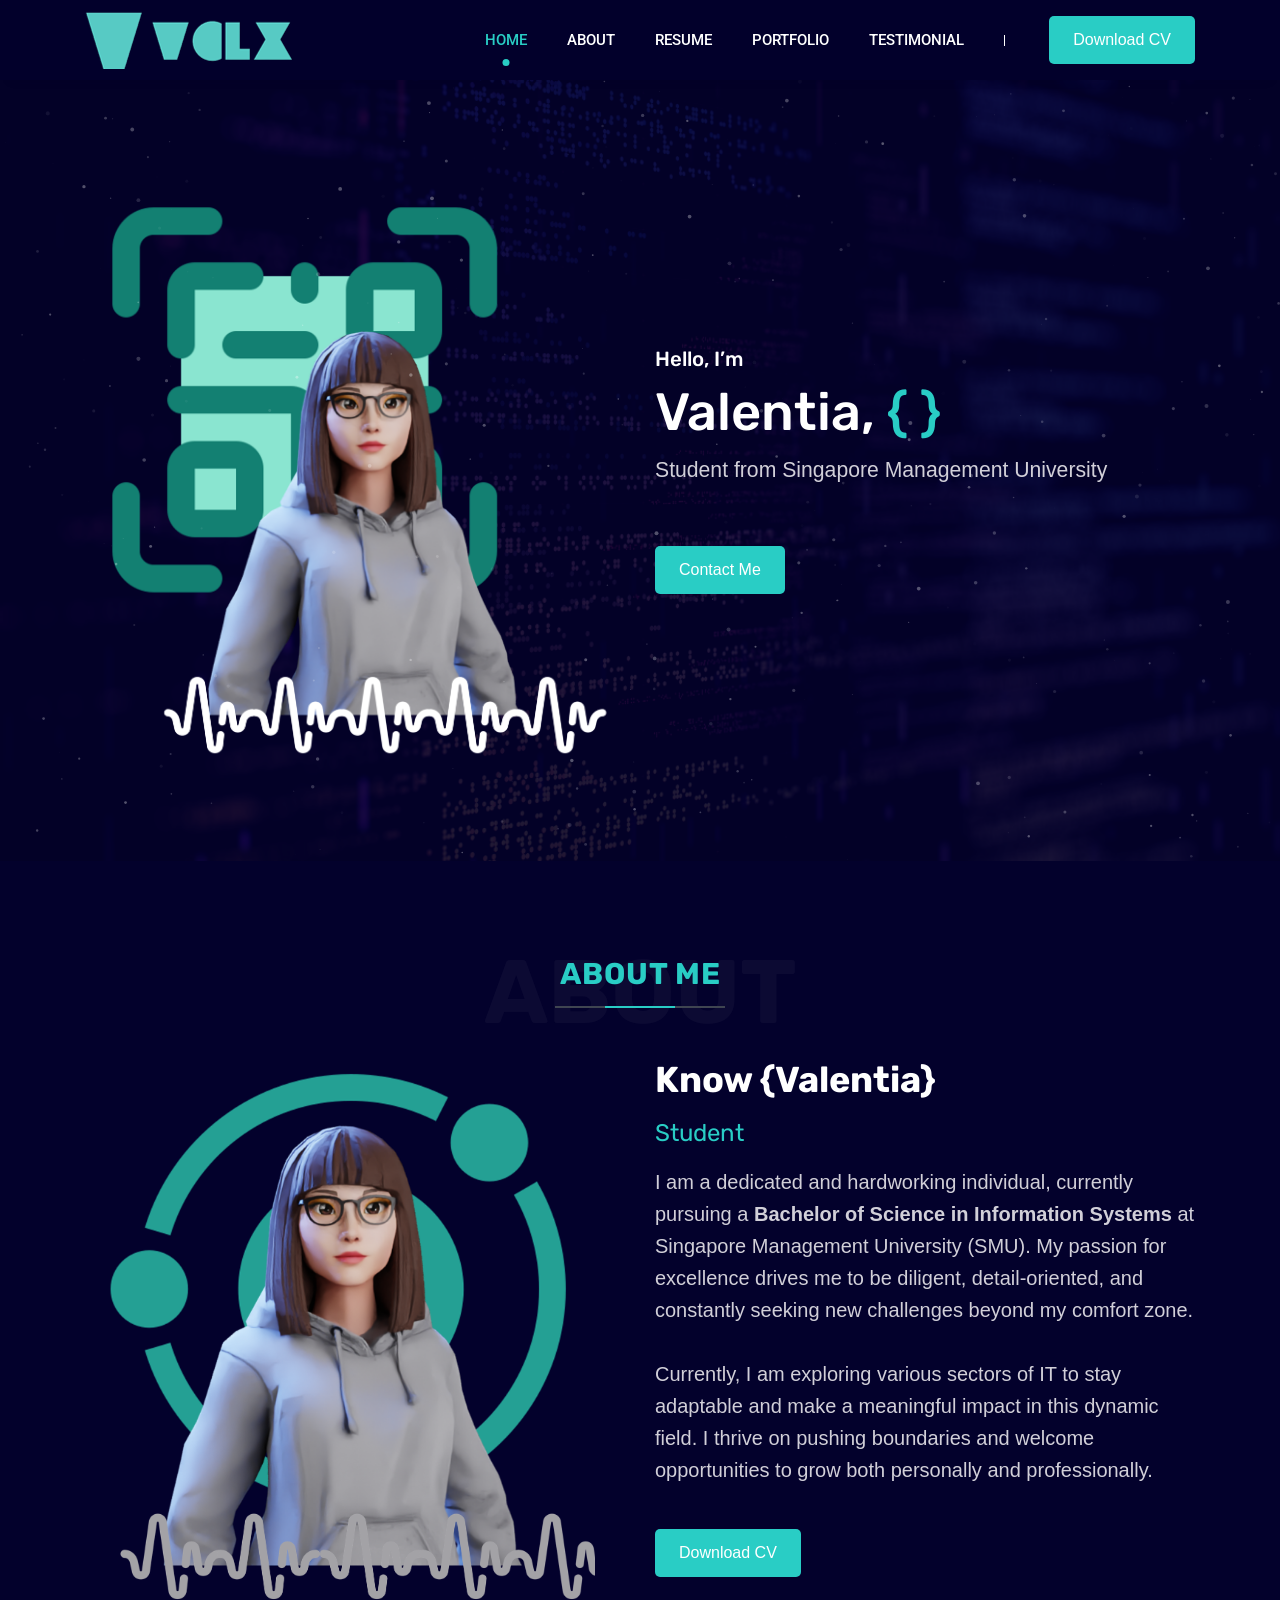
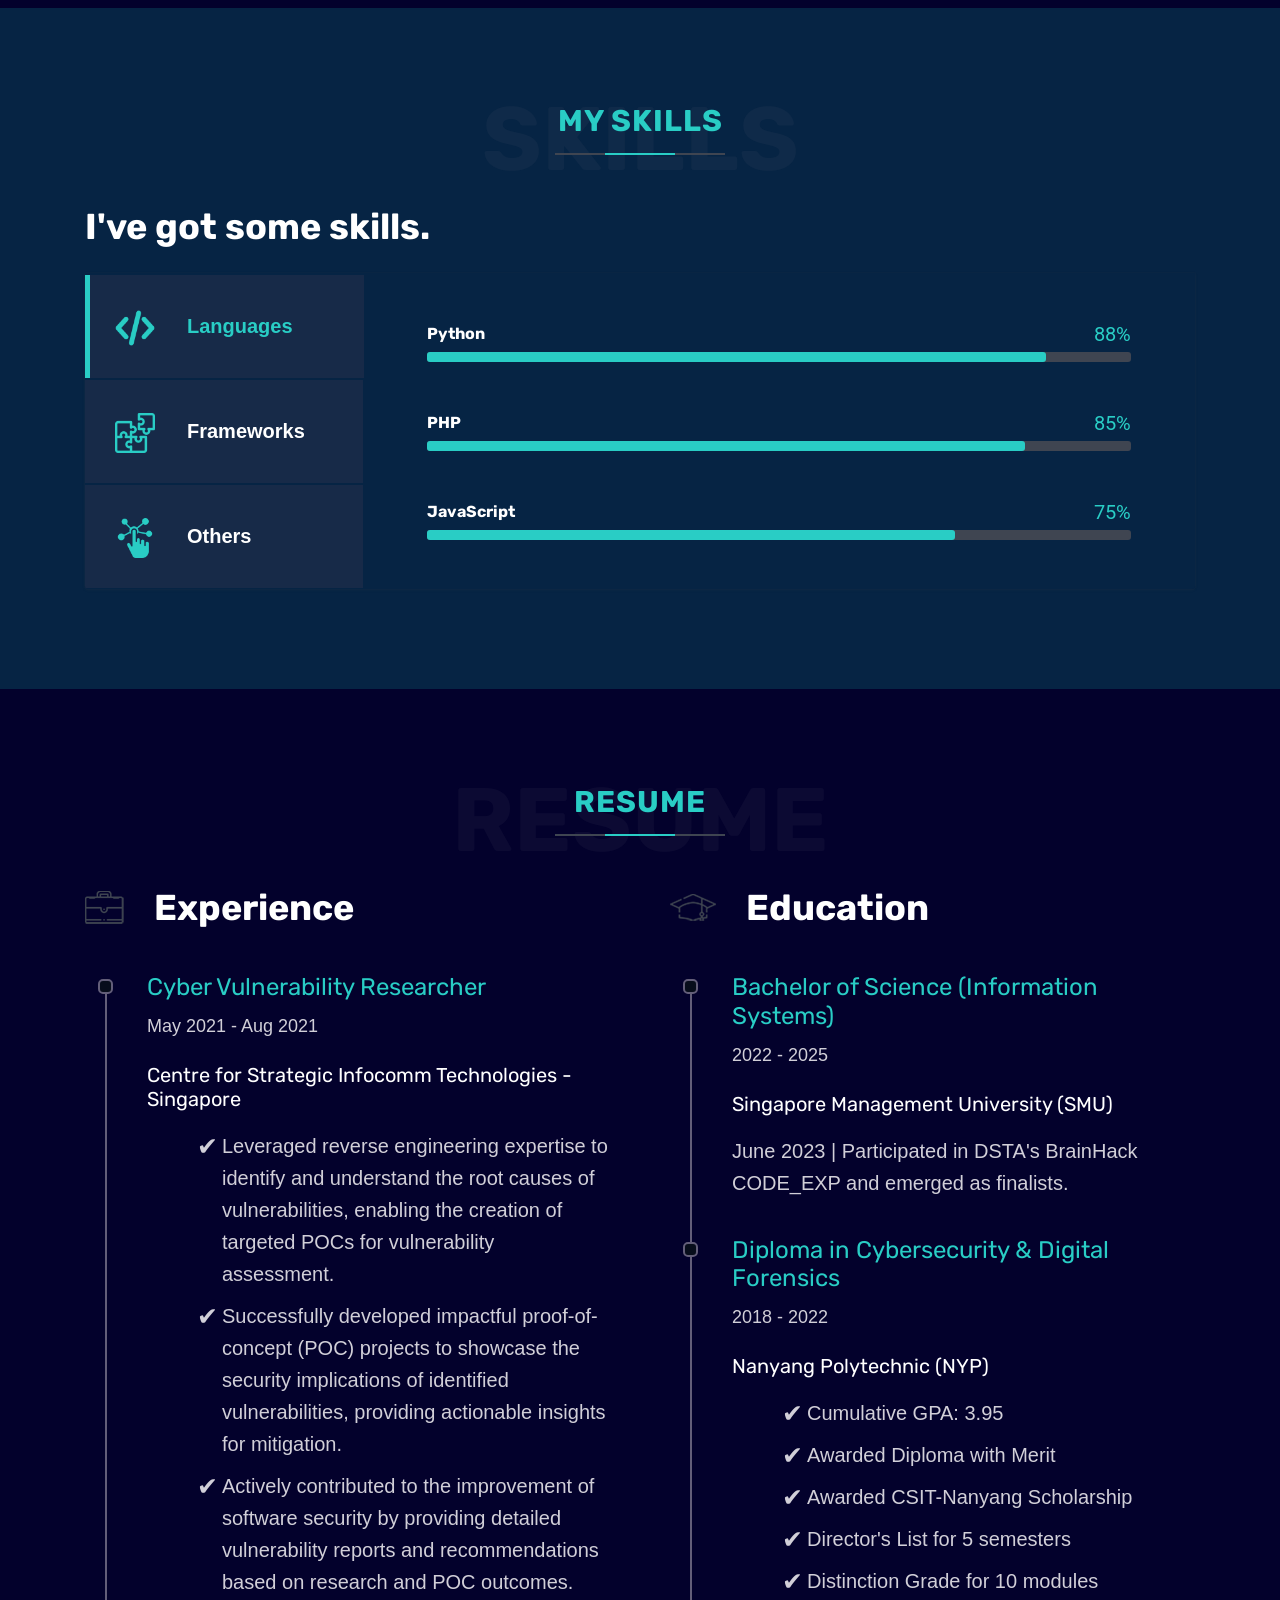
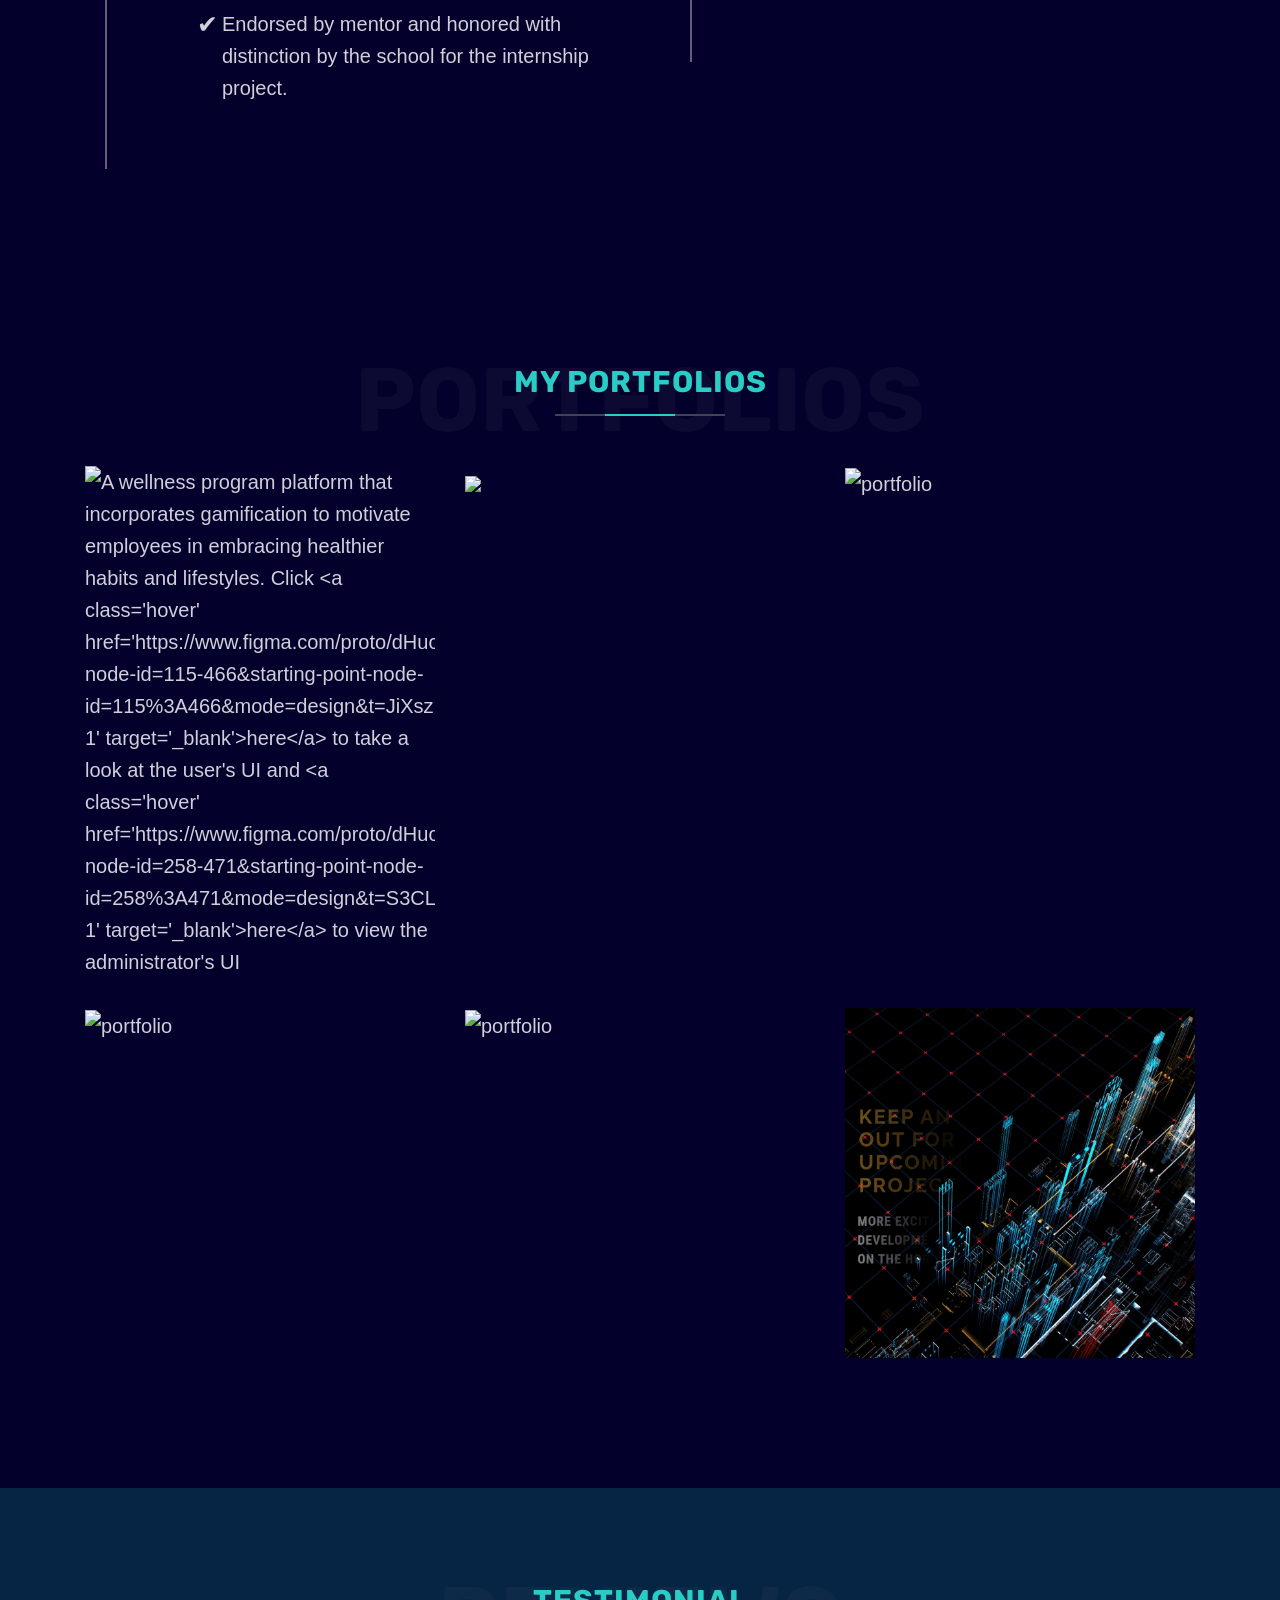
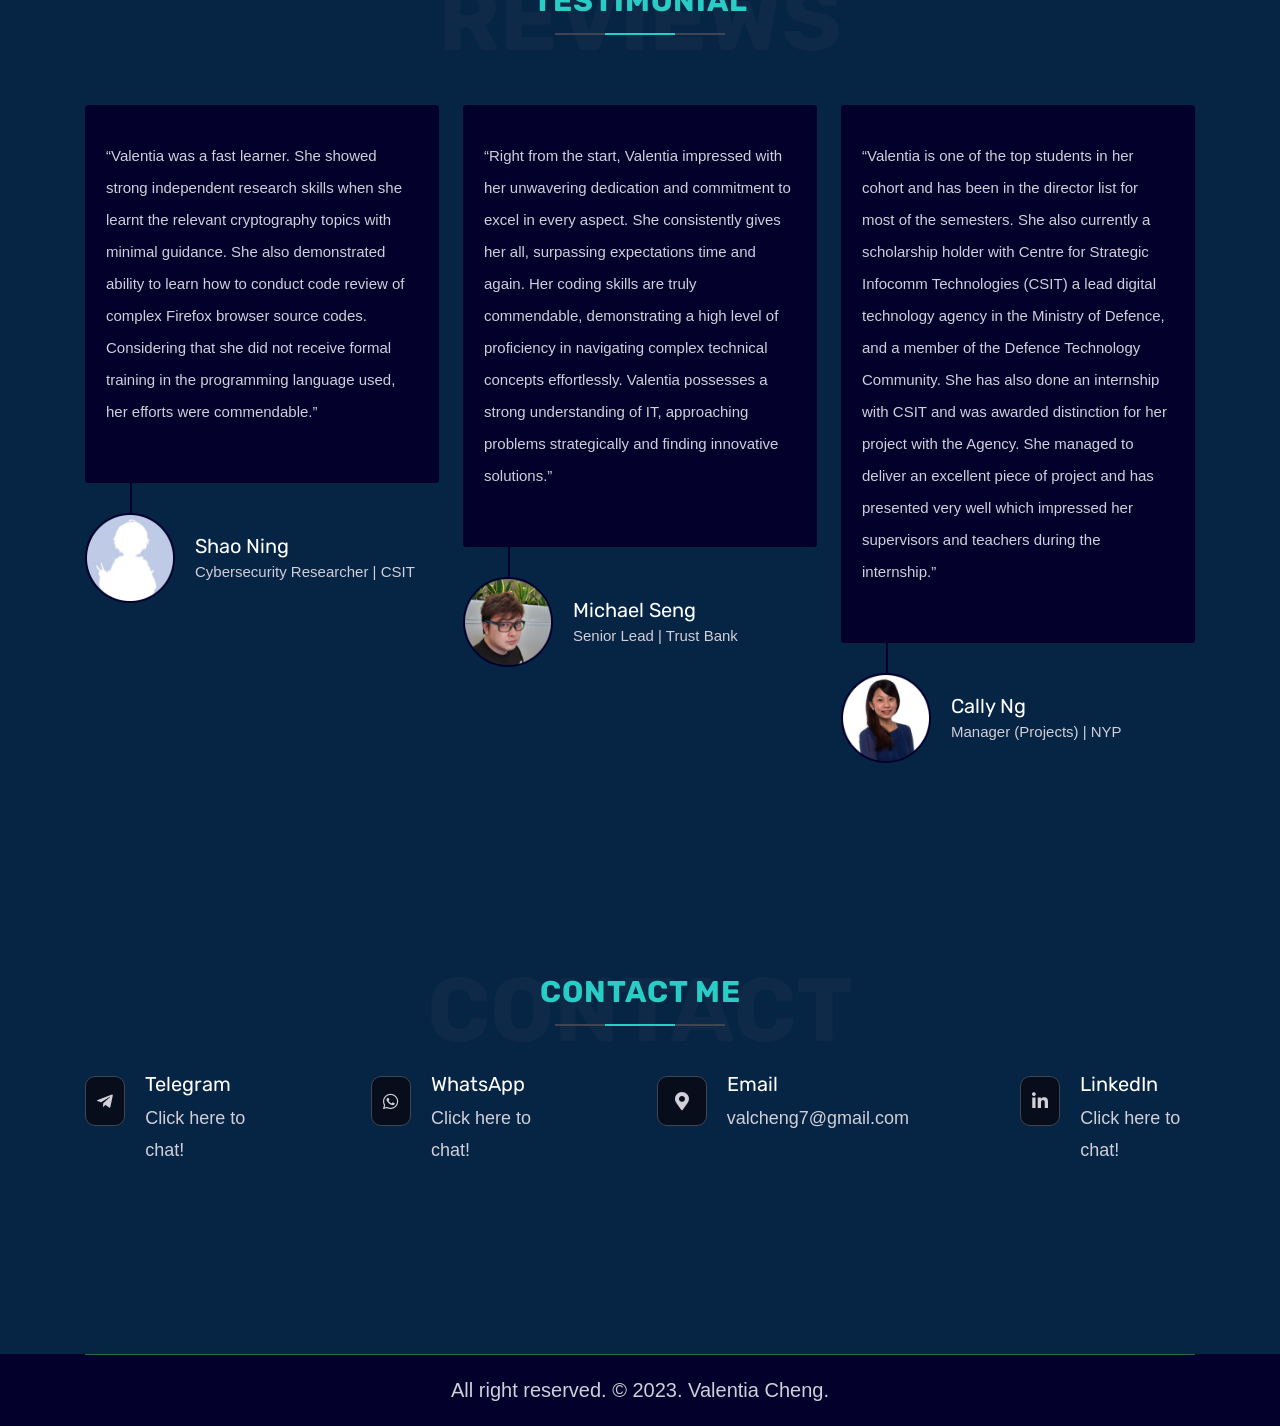
==== commit 7c3c689f: "Chore: renamed title in index.html" ====
--- a/index.html
+++ b/index.html
@@ -8,7 +8,7 @@
   <meta name="viewport" content="width=device-width, initial-scale=1">
   <meta name="author" content="DiscreteDev">
   <!-- Page Title -->
-  <title>Disfolio - Personal Portfolio HTML Template</title>
+  <title>Valentia Cheng</title>
 
 
   <!-- Favicon Icon -->
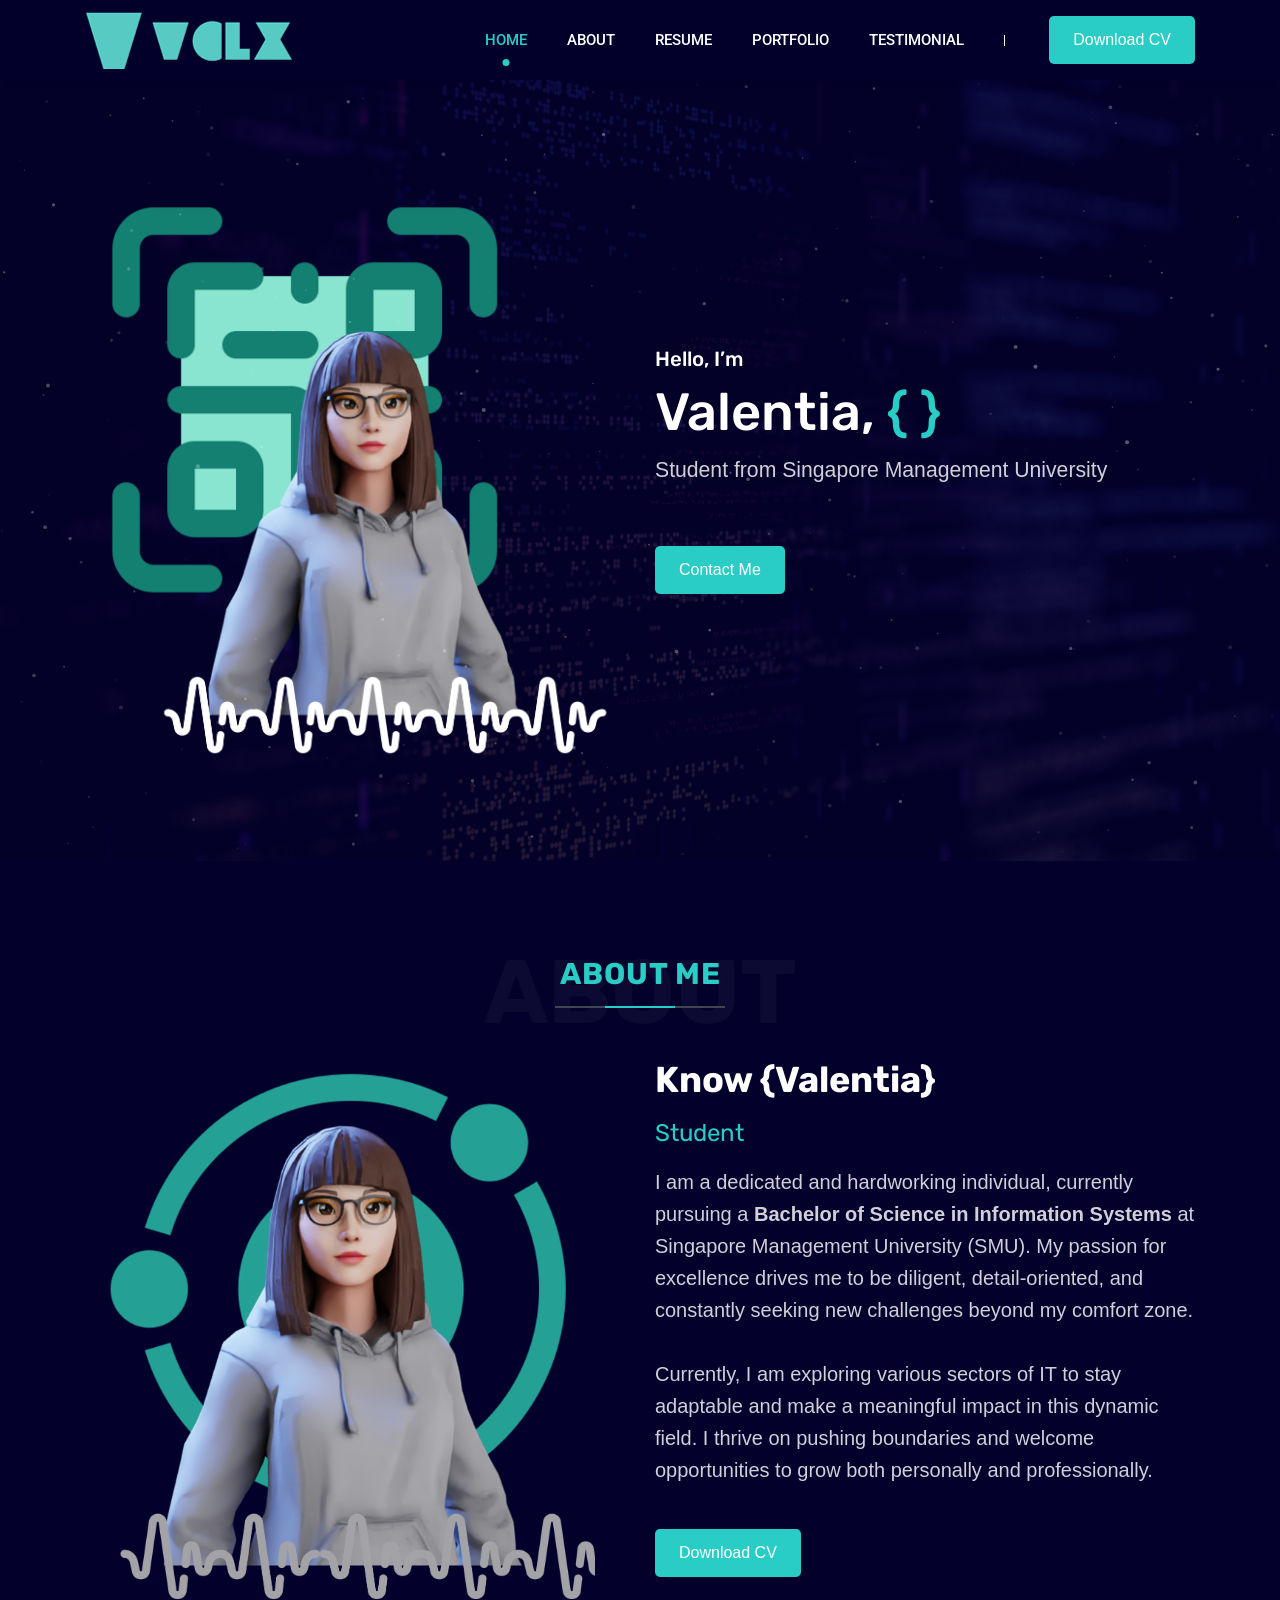
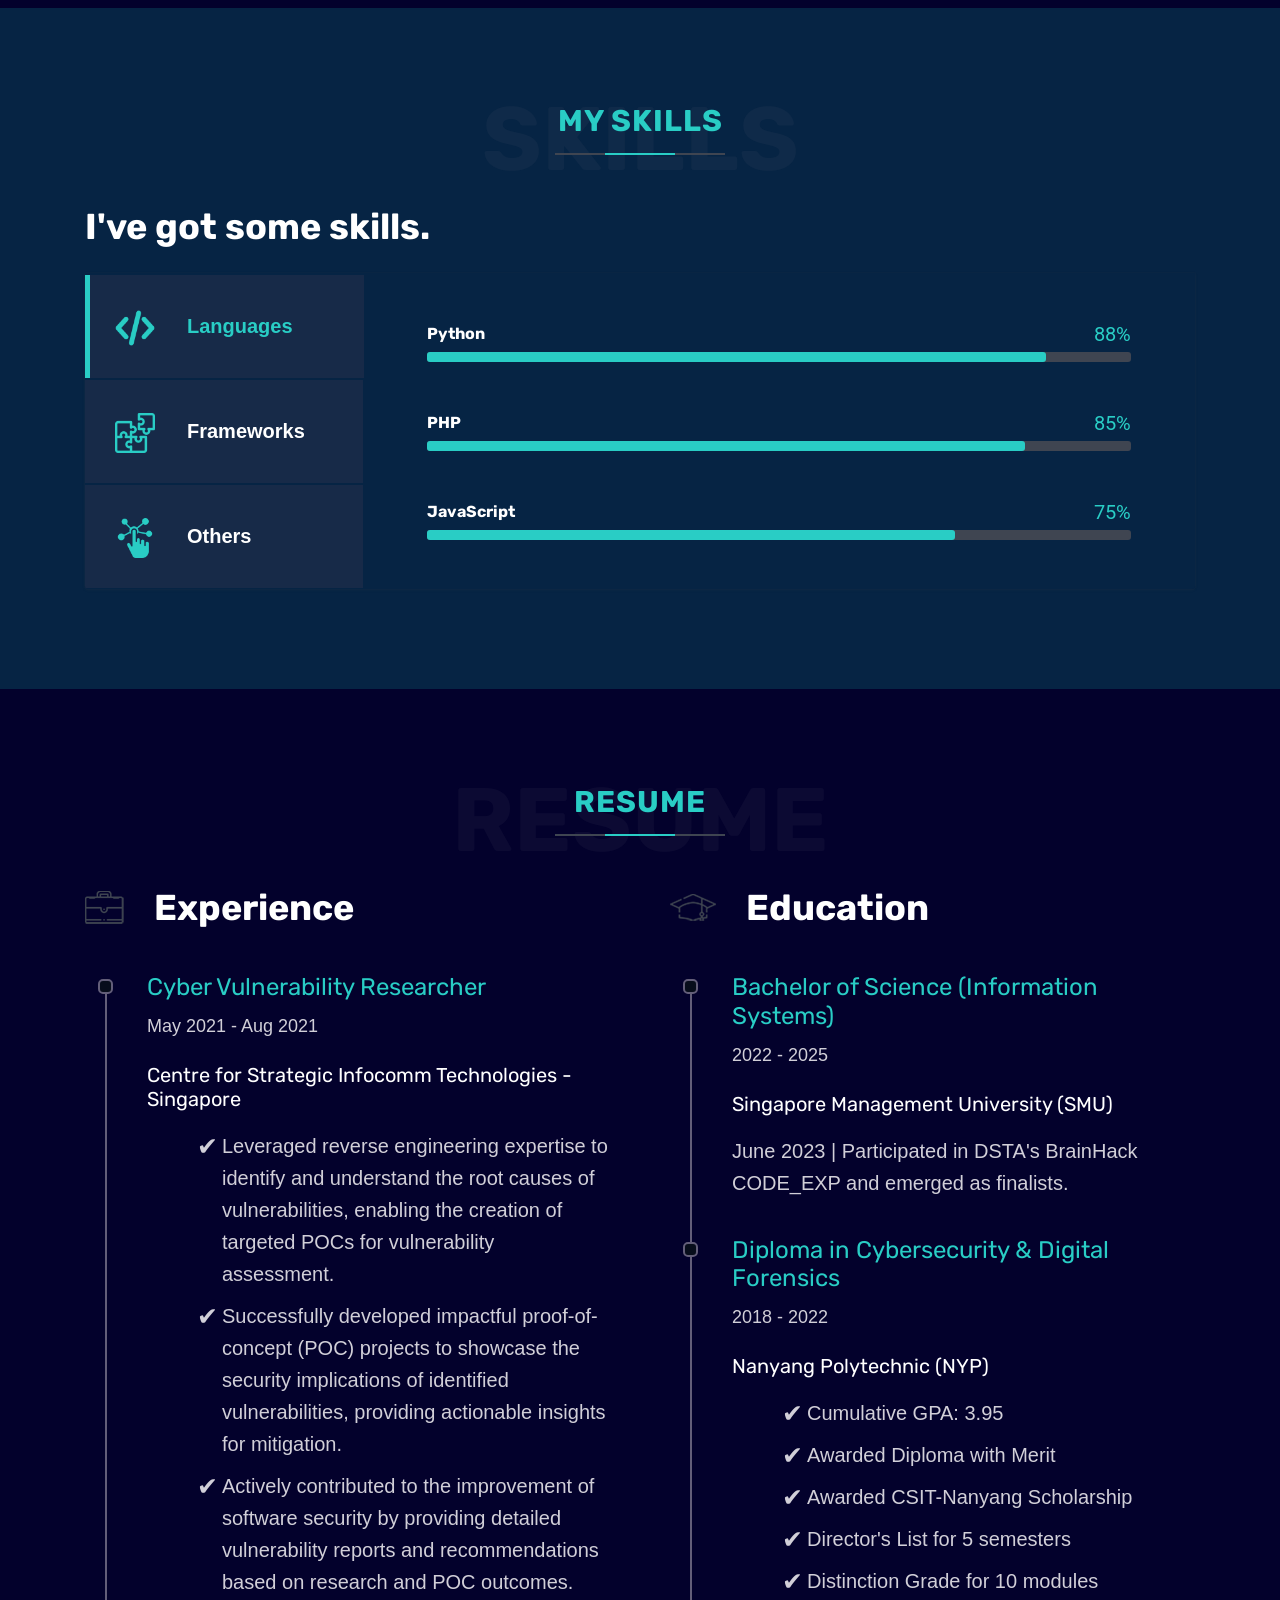
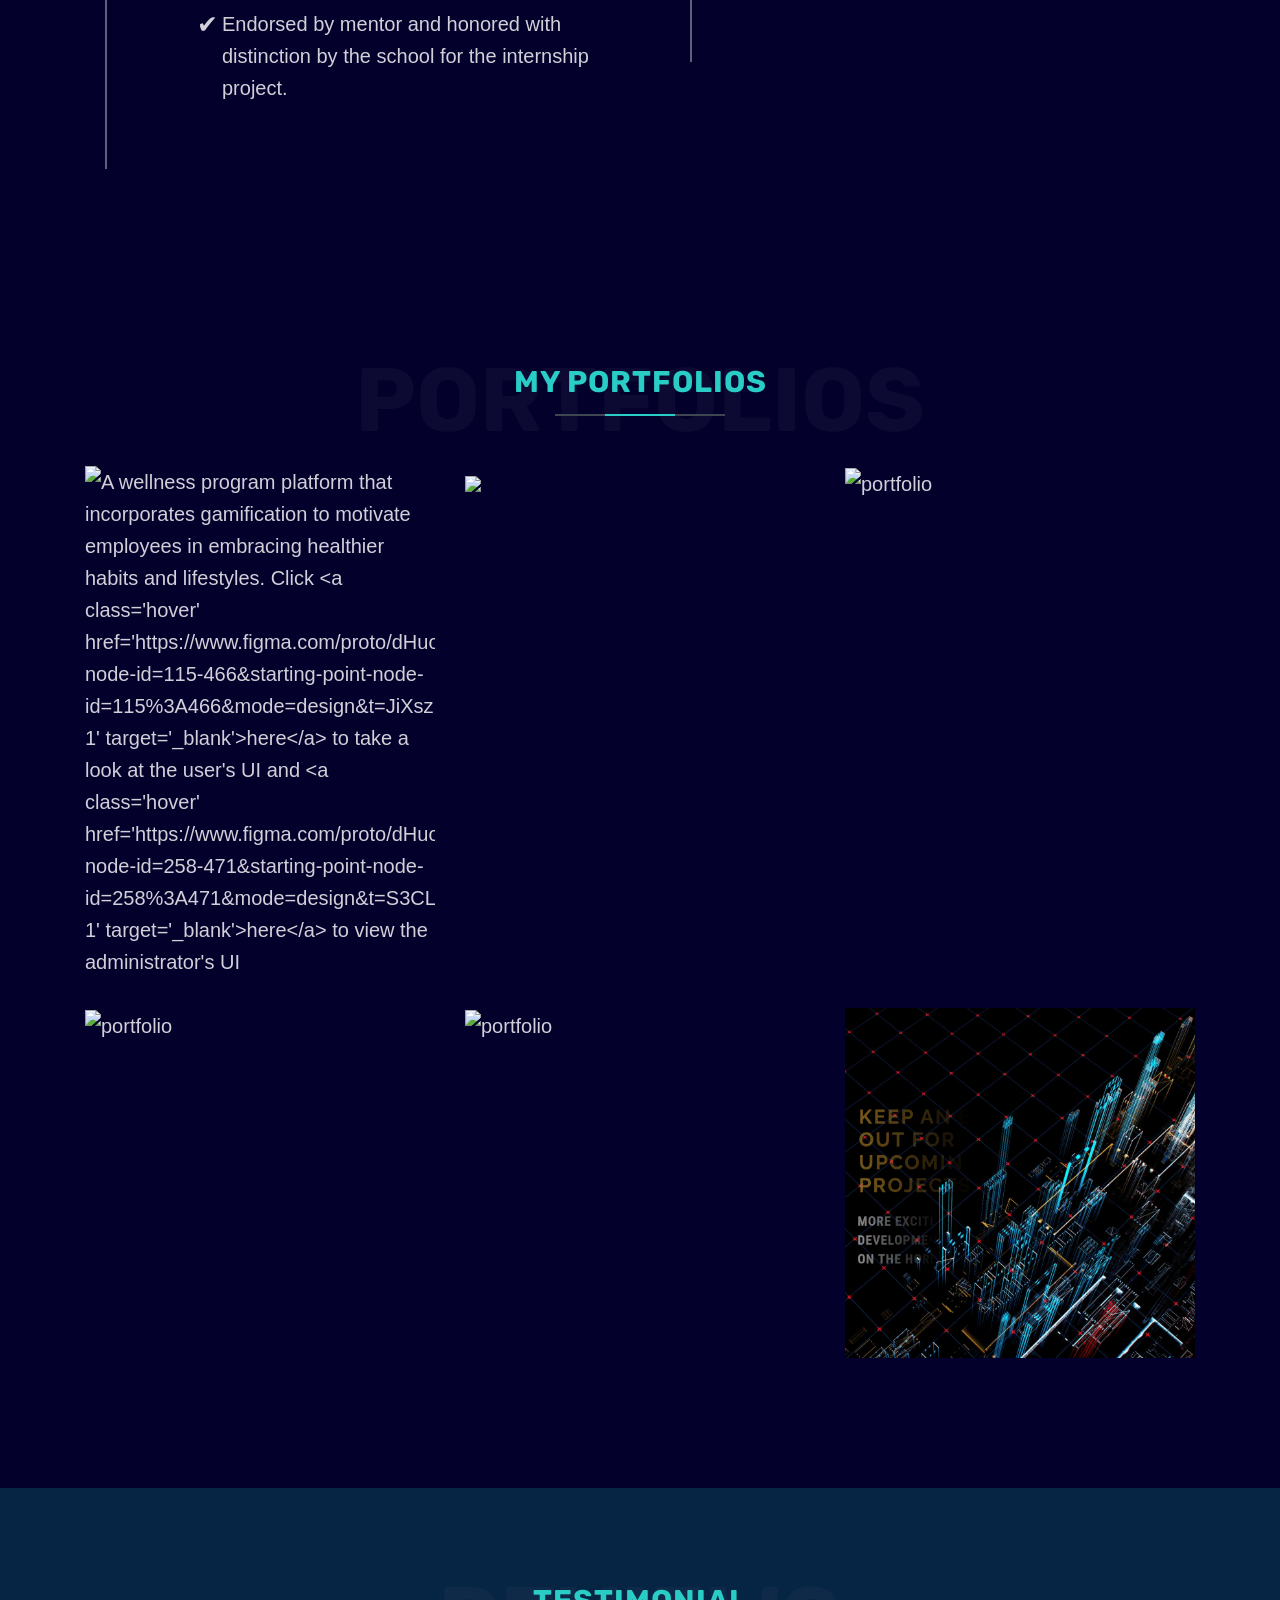
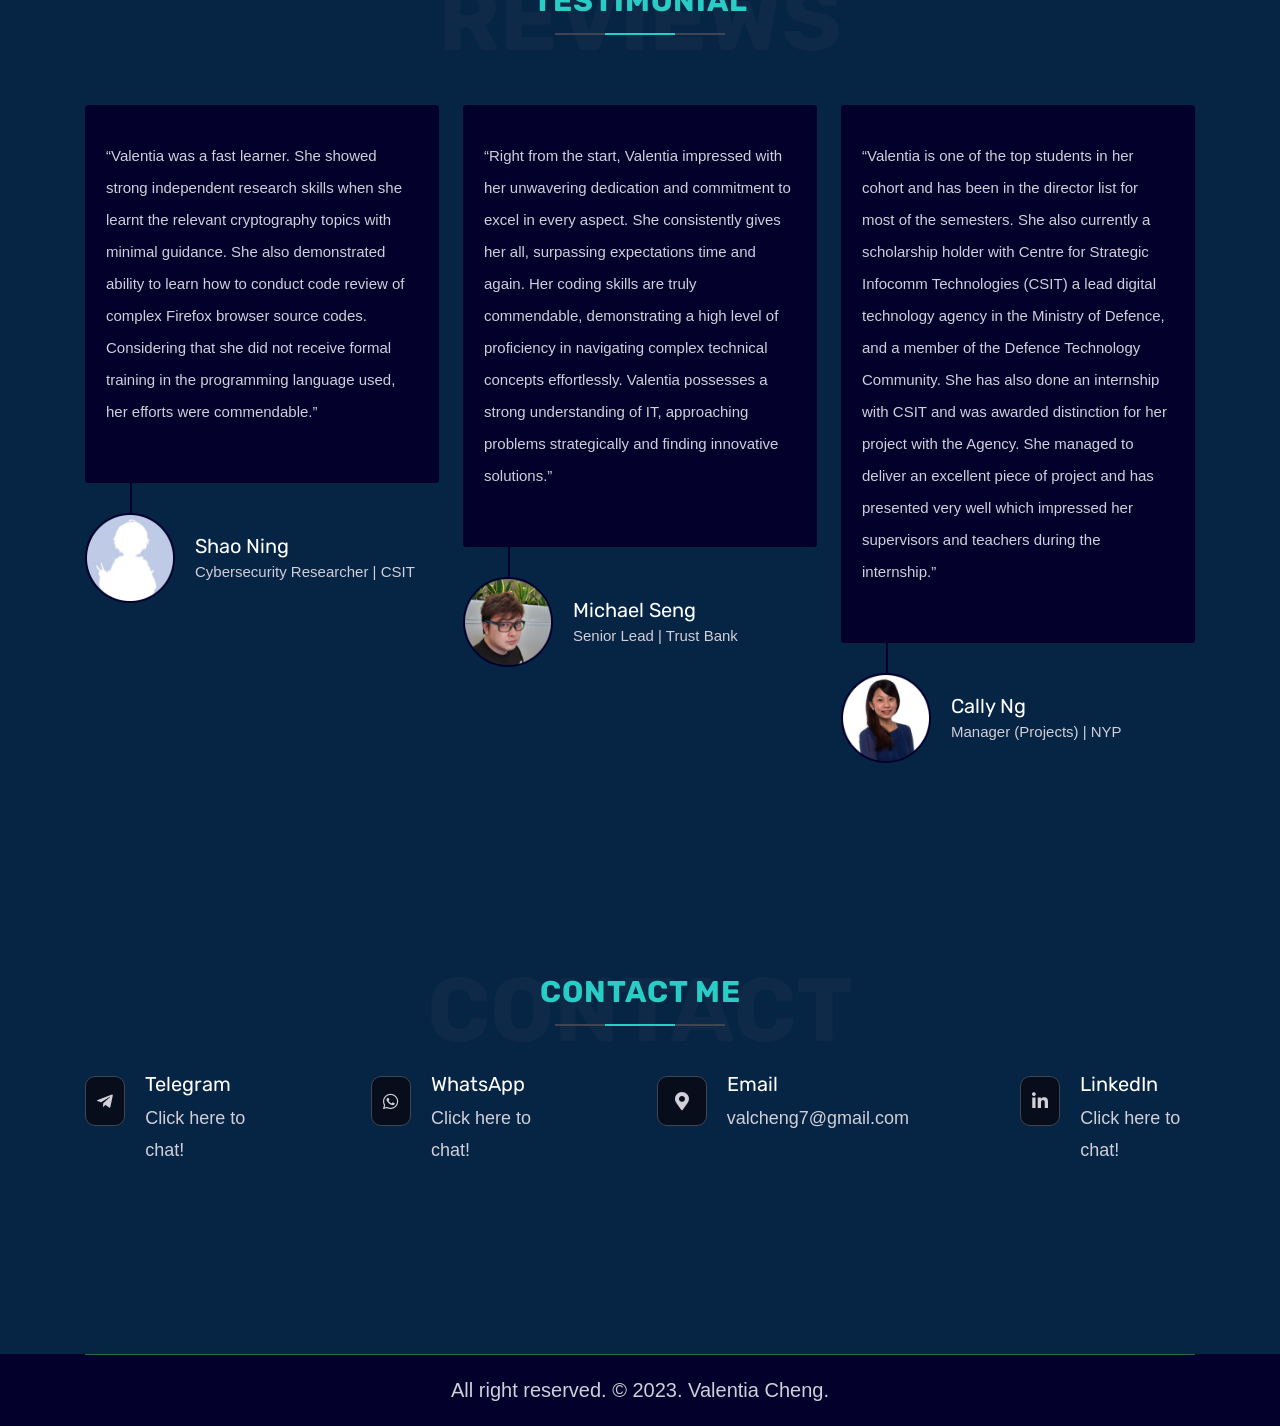
==== commit 1fc5b1f6: "Chore: Update CV & delete commented code" ====
--- a/index.html
+++ b/index.html
@@ -161,14 +161,6 @@
                 <div class="st-text-block-text">
                   <p>I am a dedicated and hardworking individual, currently pursuing a <strong>Bachelor of Science in Information Systems</strong> at Singapore Management University (SMU). My passion for excellence drives me to be diligent, detail-oriented, and constantly seeking new challenges beyond my comfort zone. <br><br>Currently, I am exploring various sectors of IT to stay adaptable and make a meaningful impact in this dynamic field. I thrive on pushing boundaries and welcome opportunities to grow both personally and professionally.</p>
                 </div>
-                <!-- <ul class="st-text-block-details st-mp0">
-                  <li><span>Birthday</span> : <span>20 June 1992</span></li>
-                  <li><span>Phone</span> : <span>+1234567890</span></li>
-                  <li><span>Email</span> : <span>hey@example.com</span></li>
-                  <li><span>From</span> : <span>2661 Elton hbrew lane Botl Bazro</span></li>
-                  <li><span>Language</span> : <span>English, Spanish, French</span></li>
-                  <li><span>Freelance</span> : <span>Available for hire</span></li>
-                </ul> -->
                 <div class="st-text-block-btn">
                   <a href="assets/cv.pdf" class="st-btn st-style1 st-color1" download>Download CV</a>
                 </div>
@@ -180,105 +172,6 @@
     </div>
   </section>
   <!-- End About Seciton -->
-
-
-
-
-
-  <!-- Start Service Seciton -->
-  <!-- <section>
-    <div class="st-height-b100 st-height-lg-b80"></div>
-    <div class="container">
-      <div class="st-section-heading st-style1">
-        <h4 class="st-section-heading-title">SERVICES</h4>
-        <h2 class="st-section-heading-subtitle">SERVICES</h2>
-      </div>
-      <div class="st-height-b25 st-height-lg-b25"></div>
-    </div> -->
-
-    <!-- Iconbox Container -->
-
-    <!-- <div class="container">
-      <div class="row">
-        <div class="col-lg-4 col-md-6">
-          <div class="st-iconbox st-style1">
-            <div class="st-iconbox-icon">
-              <i class="far fa-edit"></i>
-            </div>
-            <h2 class="st-iconbox-title">Sketches</h2>
-            <div class="st-iconbox-text">Lorem ipsum dolor sittem ametamn elit, per sed do eiusmoad teimpor sittem elit
-              inuning utsed sittem.</div>
-          </div>
-          <div class="st-height-b30 st-height-lg-b30"></div>
-        </div>
-
-        <div class="col-lg-4 col-md-6">
-          <div class="st-iconbox st-style1">
-            <div class="st-iconbox-icon">
-              <i class="far fa-object-group"></i>
-            </div>
-            <h2 class="st-iconbox-title">UI/UX Design</h2>
-            <div class="st-iconbox-text">Lorem ipsum dolor sittem ametamn elit, per sed do eiusmoad teimpor sittem elit
-              inuning utsed sittem.</div>
-          </div>
-          <div class="st-height-b30 st-height-lg-b30"></div>
-        </div>
-
-        <div class="col-lg-4 col-md-6">
-          <div class="st-iconbox st-style1">
-            <div class="st-iconbox-icon">
-              <i class="fas fa-spray-can"></i>
-            </div>
-            <h2 class="st-iconbox-title">Product Design</h2>
-            <div class="st-iconbox-text">Lorem ipsum dolor sittem ametamn elit, per sed do eiusmoad teimpor sittem elit
-              inuning utsed sittem.</div>
-          </div>
-          <div class="st-height-b30 st-height-lg-b30"></div>
-        </div>
-
-        <div class="col-lg-4 col-md-6">
-          <div class="st-iconbox st-style1">
-            <div class="st-iconbox-icon">
-              <i class="fas fa-mobile-alt"></i>
-            </div>
-            <h2 class="st-iconbox-title">App Design</h2>
-            <div class="st-iconbox-text">Lorem ipsum dolor sittem ametamn elit, per sed do eiusmoad teimpor sittem elit
-              inuning utsed sittem.</div>
-          </div>
-          <div class="st-height-b0 st-height-lg-b30"></div>
-        </div>
-
-        <div class="col-lg-4 col-md-6">
-          <div class="st-iconbox st-style1">
-            <div class="st-iconbox-icon">
-              <i class="fas fa-draw-polygon"></i>
-            </div>
-            <h2 class="st-iconbox-title">Motion Graphics</h2>
-            <div class="st-iconbox-text">Lorem ipsum dolor sittem ametamn elit, per sed do eiusmoad teimpor sittem elit
-              inuning utsed sittem.</div>
-          </div>
-          <div class="st-height-b0 st-height-lg-b30"></div>
-        </div>
-
-        <div class="col-lg-4 col-md-6">
-          <div class="st-iconbox st-style1">
-            <div class="st-iconbox-icon">
-              <i class="fas fa-tablet-alt"></i>
-            </div>
-            <h2 class="st-iconbox-title">Responsive Design</h2>
-            <div class="st-iconbox-text">Lorem ipsum dolor sittem ametamn elit, per sed do eiusmoad teimpor sittem elit
-              inuning utsed sittem.</div>
-          </div>
-          <div class="st-height-b0 st-height-lg-b30"></div>
-        </div>
-      </div>
-    </div>
-    <div class="st-height-b100 st-height-lg-b80"></div>
-  </section> -->
-  <!-- End Service Seciton -->
-
-
-
 
 
   <!-- Start Skill Seciton -->
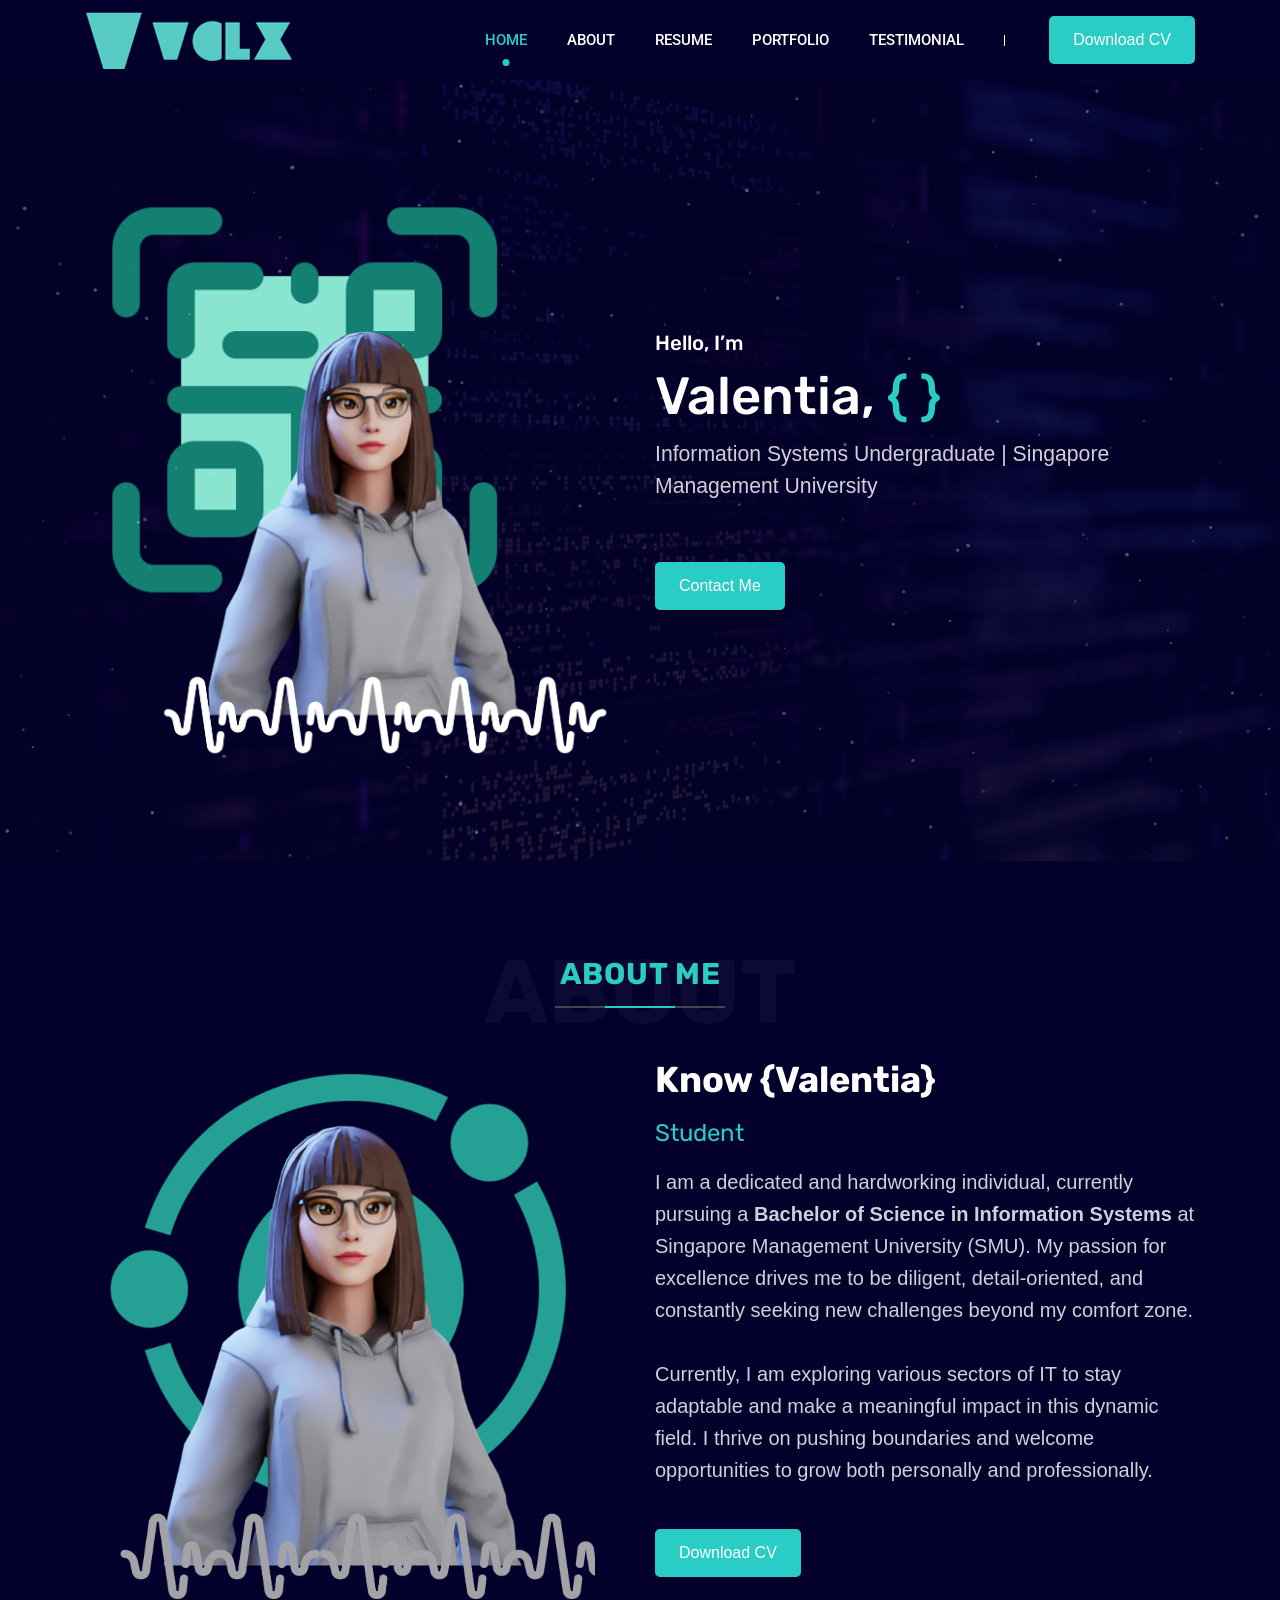
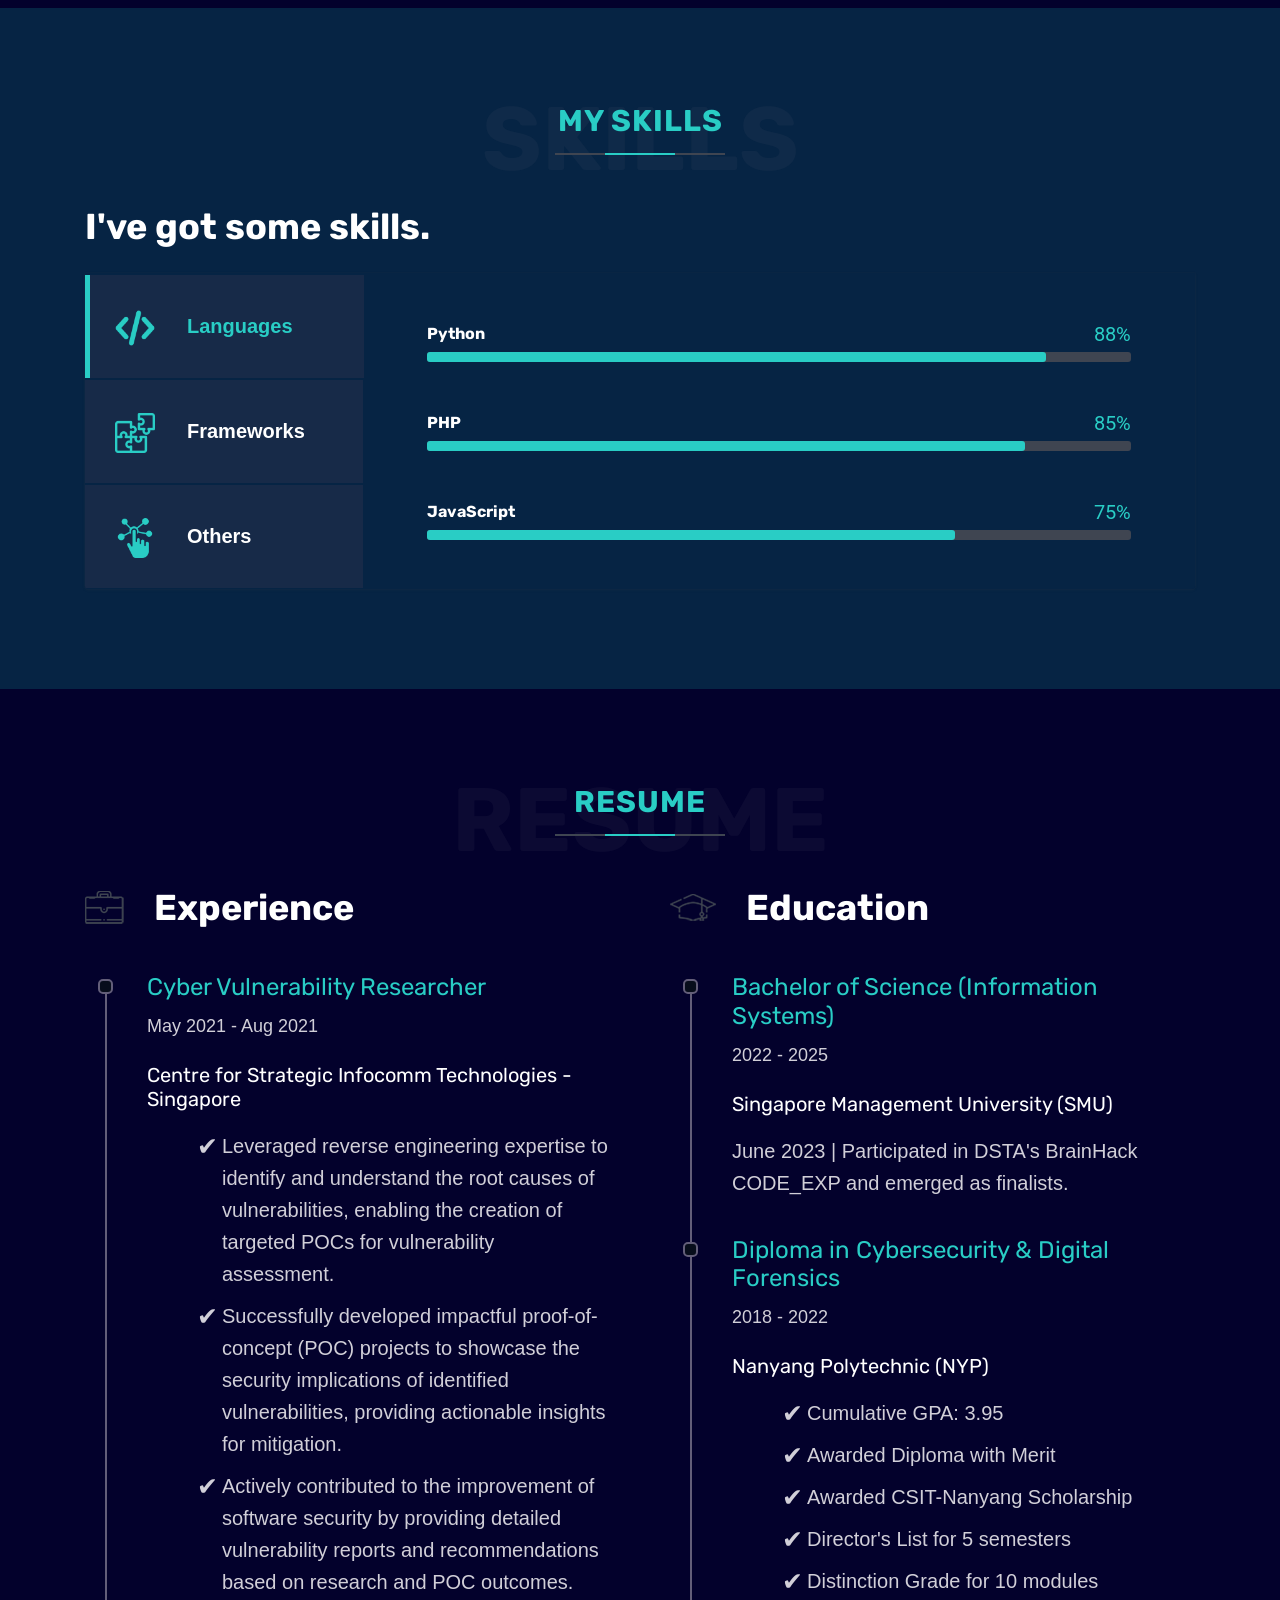
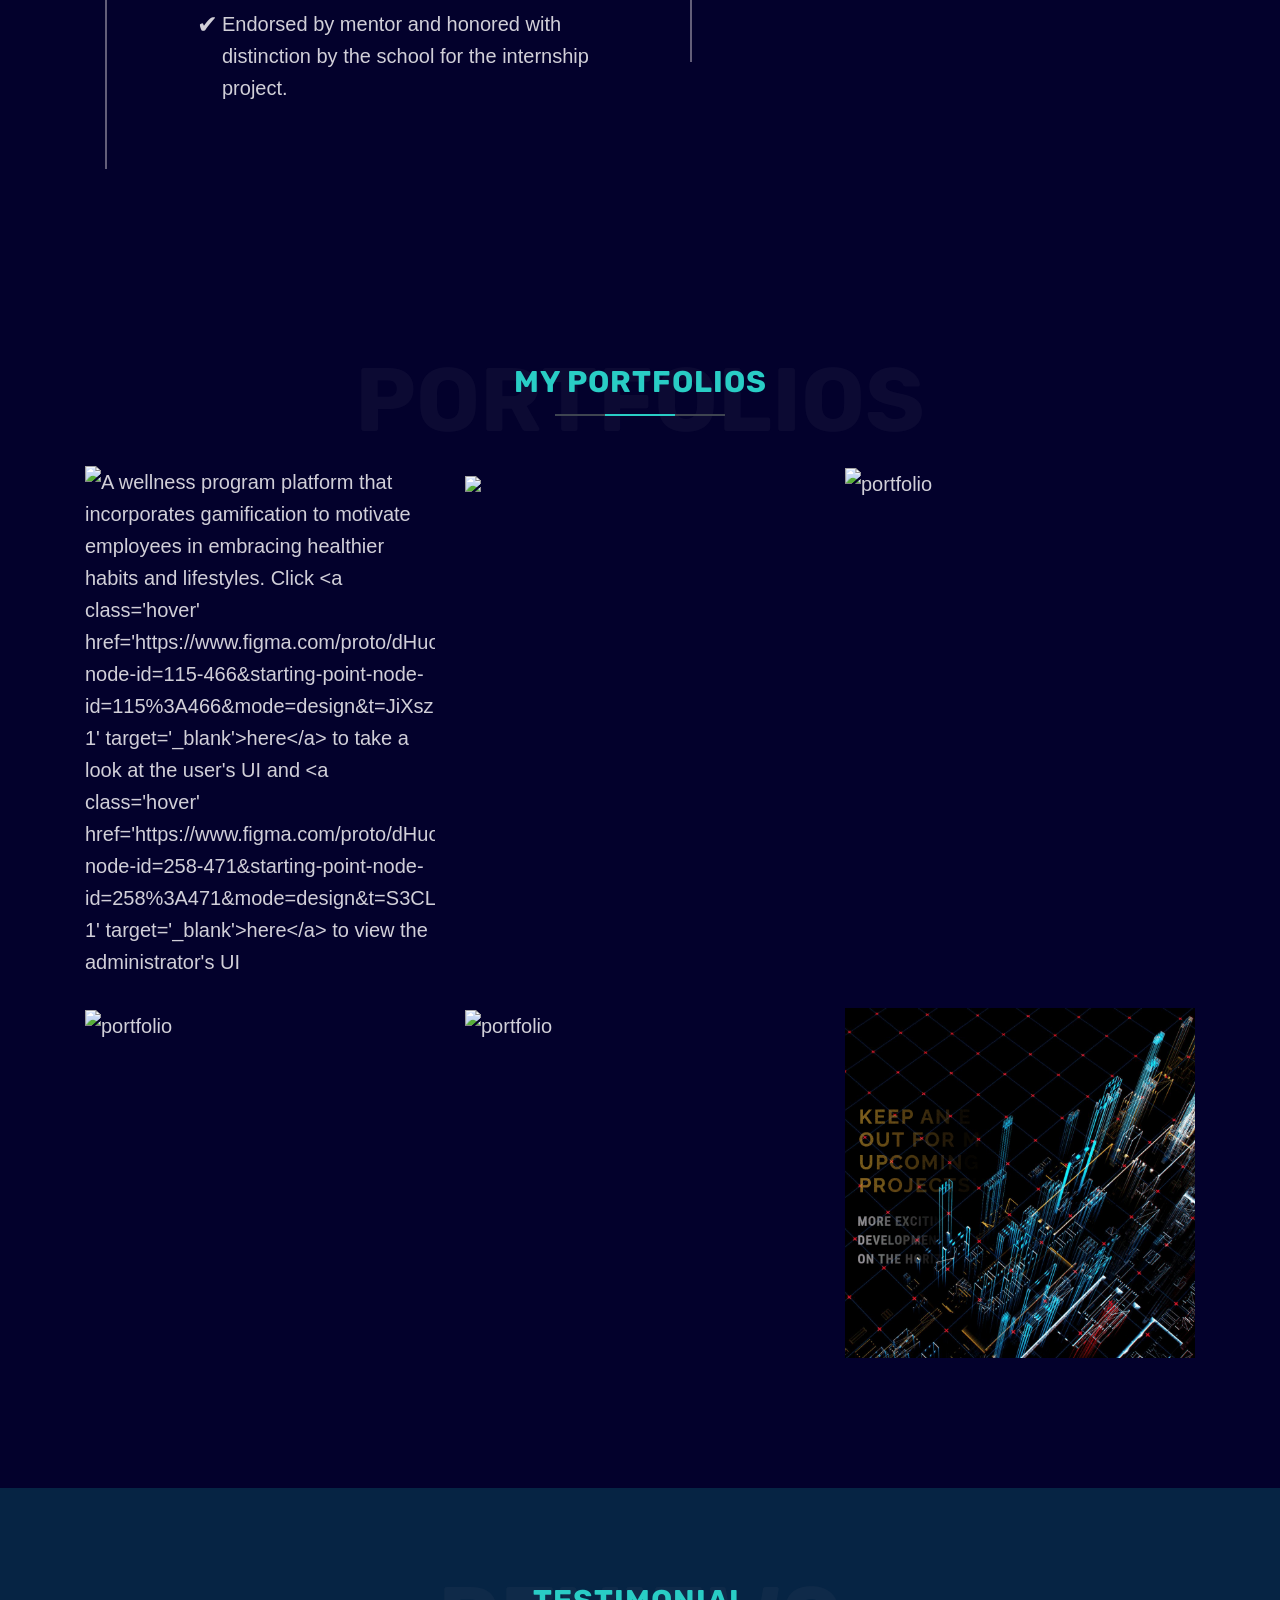
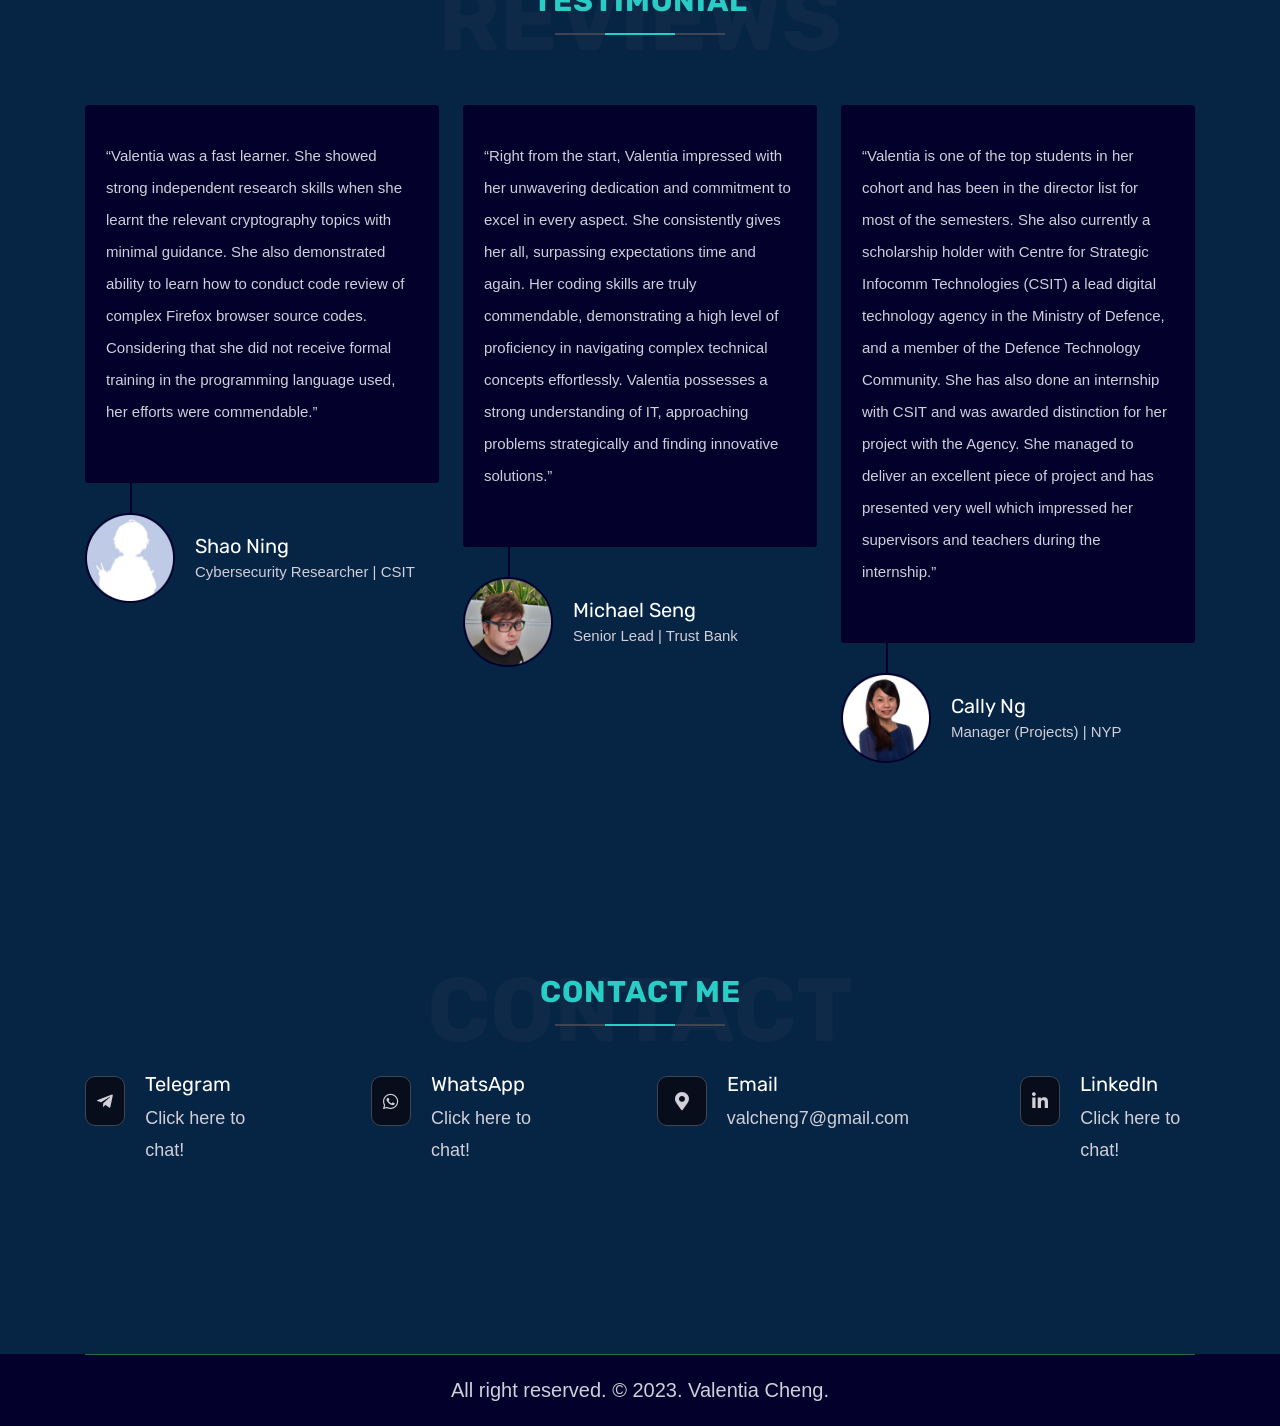
==== commit a830acde: "Chore: Fix responsiveness of contact us" ====
--- a/index.html
+++ b/index.html
@@ -115,7 +115,7 @@
                 <span id="text"></span>
                 <span>}</span>
               </h1>
-              <p>Student from Singapore Management University</p>
+              <p>Information Systems Undergraduate | Singapore Management University</p>
               <div class="st-hero-btn mt-5">
                 <a href="#contact" class="st-btn st-style1 st-color1 st-smooth-move">Contact Me</a>
               </div>
--- a/assets/css/style.css
+++ b/assets/css/style.css
@@ -1245,6 +1245,9 @@
   .st-hero.st-style2 p br {
     display: none;
   }
+  .st-contact-info-wrap {
+    display: block!important;
+  }
 }
 @media screen and (max-width: 575px) {
   .st-hero.st-style1 {
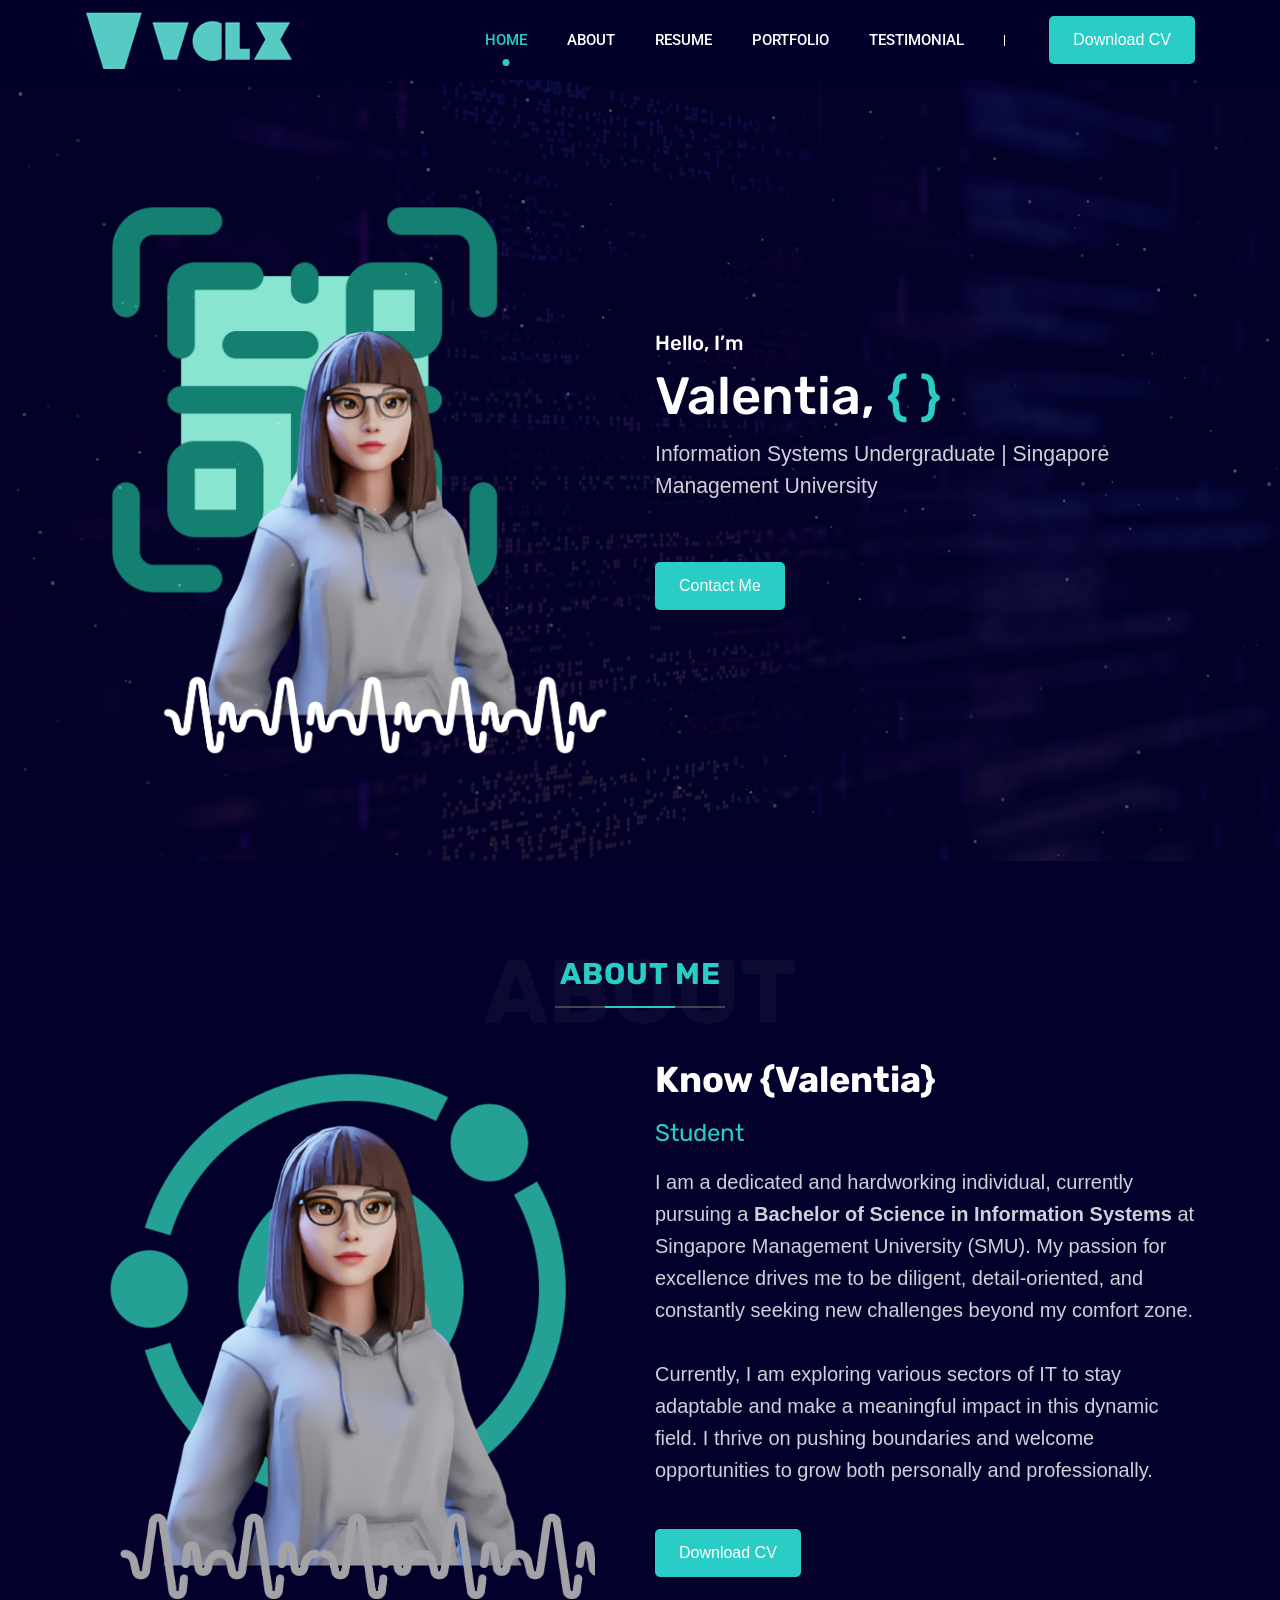
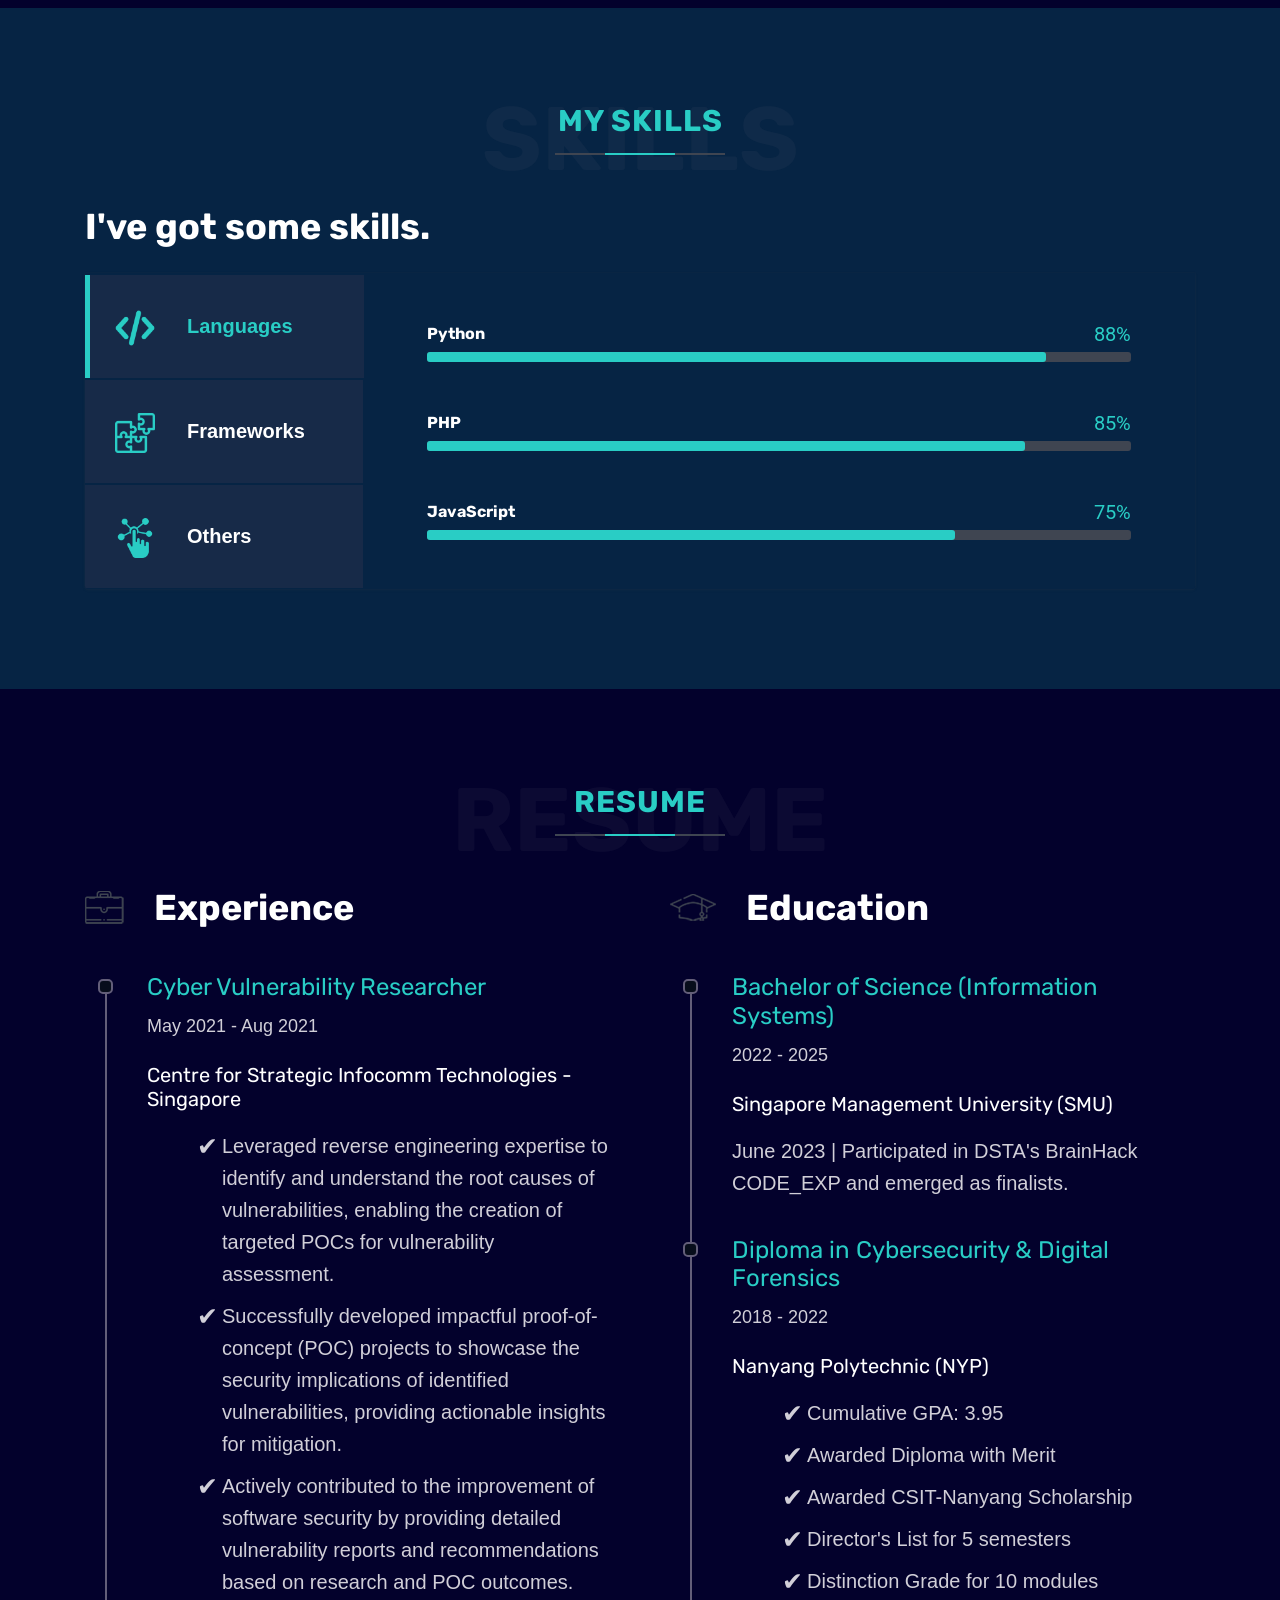
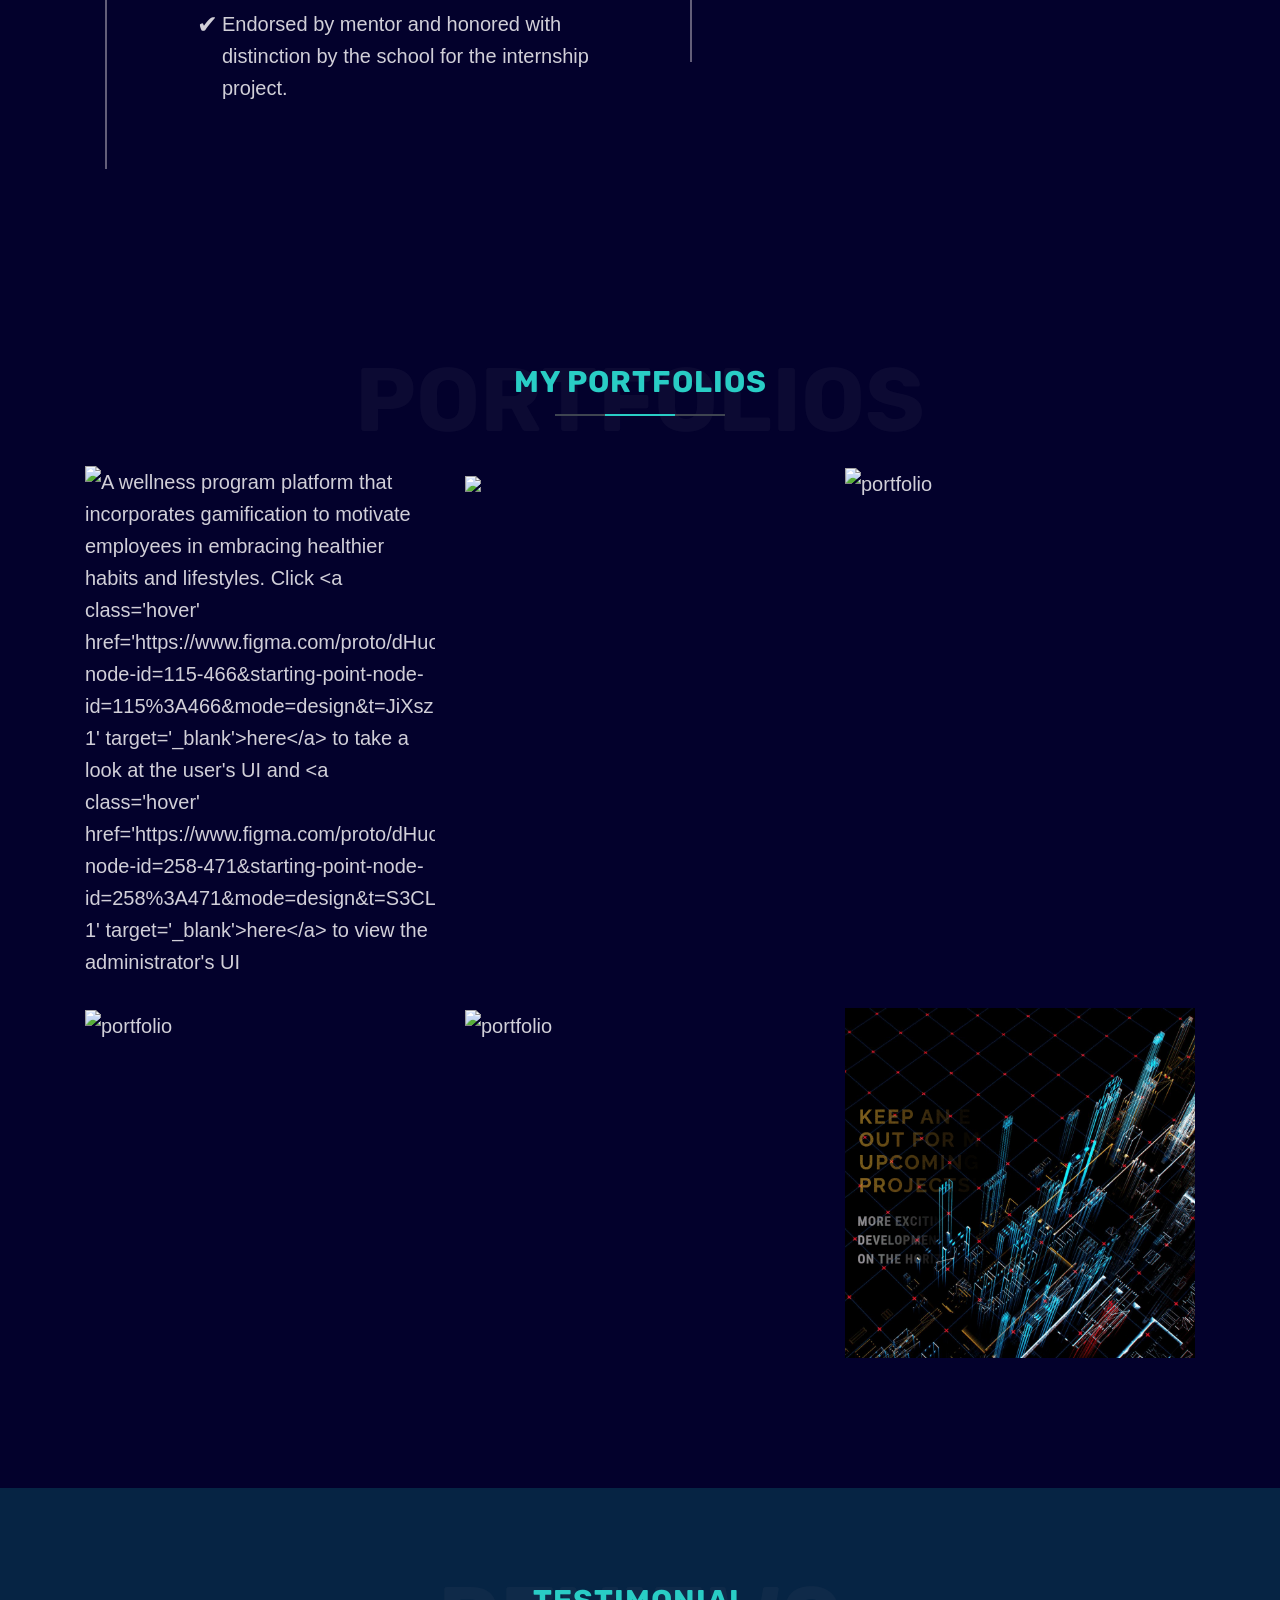
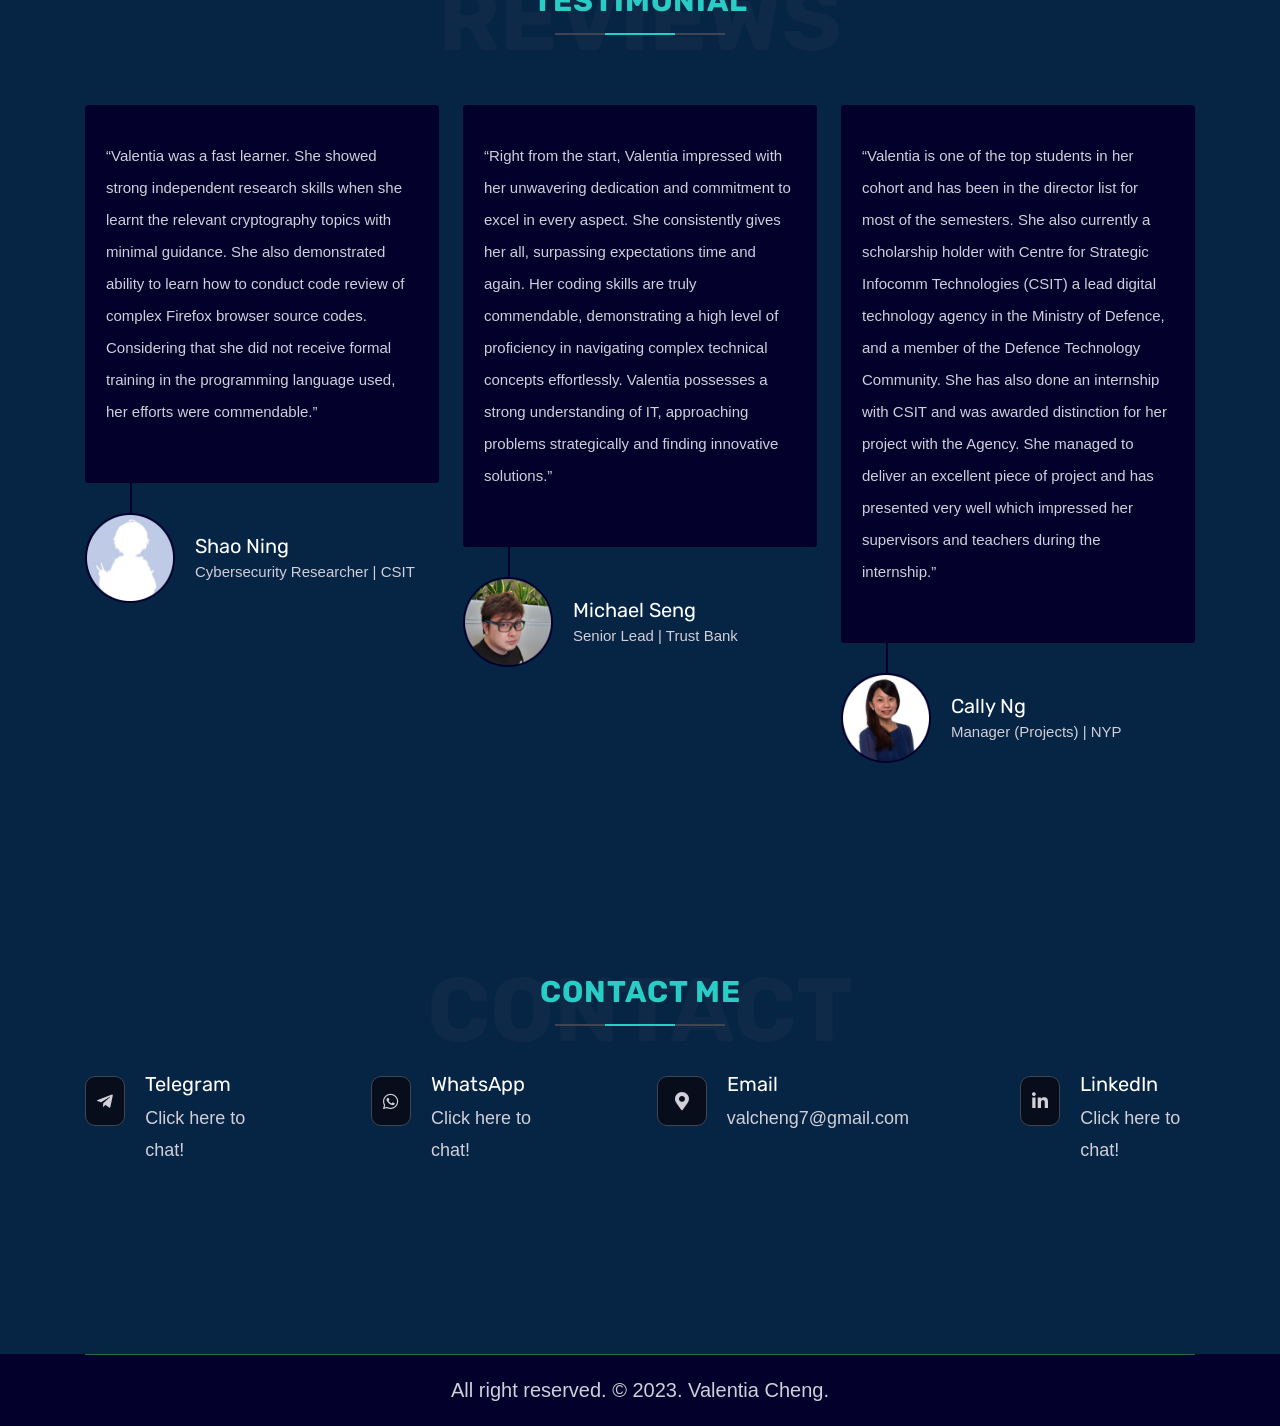
==== commit 733aeda3: "Chore: Remove commented code" ====
--- a/index.html
+++ b/index.html
@@ -378,90 +378,9 @@
         </div>
       </div>
     </div>
-
-    <!-- <div class="container">
-      <div class="row g-4">
-        <div class="col-lg-6">
-          <div class="st-skill-wrap">
-            <div class="st-skill-heading">
-              <h2 class="st-skill-title">All the skills that I have</h2>
-              <div class="st-skill-subtitle">Lorem ipsum dolor sit amet, consetetur sadipscing elitr, sed diam
-                nonumy eirmod tempor invidunt ut labore et dolore magna aliquyam erat, sed diam voluptua. At vero
-                eos et accusam et justo duo dolores. <br><br>Stet clita kasd gubergren, no sea takimata
-                sanctus est Lorem ipsum dolor sit amet. Lorem ipsum dolor sit amet, consetetur sadipscing elitr,
-                sed diam nonumy eirmod tempor invidunt.
-              </div>
-              <div class="st-text-block-btn mt-4">
-                <a href="#contact" class="st-btn st-style1 st-color1">Hire Me</a>
-              </div>
-            </div>
-          </div>
-        </div>
-
-      
-
-        <div class="col-lg-6">
-    
-
-          <div class="st-height-b0 st-height-lg-b30"></div>
-          <div class="st-progressbar-wrap">
-            <div class="st-single-progressbar">
-              <div class="st-progressbar-heading">
-                <h3 class="st-progressbar-title">Python</h3>
-                <div class="st-progressbar-percentage wow fadeInLeft" data-wow-duration="1.5s" data-wow-delay="0.5s">95%
-                </div>
-              </div>
-              <div class="st-progressbar" data-progress="95">
-                <div class="st-progressbar-in wow fadeInLeft"></div>
-              </div>
-            </div>
-
-            <div class="st-height-b30 st-height-lg-b20"></div>
-            <div class="st-single-progressbar">
-              <div class="st-progressbar-heading">
-                <h3 class="st-progressbar-title">PHP</h3>
-                <div class="st-progressbar-percentage wow fadeInLeft" data-wow-duration="1.5s" data-wow-delay="0.5s">75%
-                </div>
-              </div>
-              <div class="st-progressbar" data-progress="75">
-                <div class="st-progressbar-in wow fadeInLeft"></div>
-              </div>
-            </div>
-
-            <div class="st-height-b30 st-height-lg-b20"></div>
-            <div class="st-single-progressbar">
-              <div class="st-progressbar-heading">
-                <h3 class="st-progressbar-title">Flask</h3>
-                <div class="st-progressbar-percentage wow fadeInLeft" data-wow-duration="1.5s" data-wow-delay="0.5s">90%
-                </div>
-              </div>
-              <div class="st-progressbar" data-progress="90">
-                <div class="st-progressbar-in wow fadeInLeft"></div>
-              </div>
-            </div>
-
-            <div class="st-height-b30 st-height-lg-b20"></div>
-            <div class="st-single-progressbar">
-              <div class="st-progressbar-heading">
-                <h3 class="st-progressbar-title">Vue</h3>
-                <div class="st-progressbar-percentage wow fadeInLeft" data-wow-duration="1.5s" data-wow-delay="0.5s">85%
-                </div>
-              </div>
-              <div class="st-progressbar" data-progress="85">
-                <div class="st-progressbar-in wow fadeInLeft"></div>
-              </div>
-            </div>
-          </div>
-        </div>
-      </div>
-    </div> -->
     <div class="st-height-b100 st-height-lg-b80"></div>
   </section>
   <!-- End Skill Seciton -->
-
-
-
-
 
   <!-- Start Resume Seciton -->
   <section id="resume">
@@ -500,25 +419,6 @@
                 </div>
               </div> <!-- st-resume-timeline -->
               <div class="st-height-b50 st-height-lg-b30"></div>
-              <!-- <div class="st-resume-timeline">
-                <h3 class="st-resume-timeline-title">Product Designer</h3>
-                <div class="st-resume-timeline-duration">Jan 2016 - December 2019</div>
-                <h4 class="st-resume-timeline-subtitle">Langosh, Sipes and Raynor</h4>
-                <div class="st-resume-timeline-text">
-                  <p>Lorem ipsum dolor sit amet, consectetur adipiscing elit. Nunc
-                    ligula nulla, tincidunt id faucibus sed, suscipit feugiat turpis.</p>
-                </div>
-              </div>  -->
-              <!-- <div class="st-height-b50 st-height-lg-b30"></div>
-              <div class="st-resume-timeline">
-                <h3 class="st-resume-timeline-title">UI/UX Designer</h3>
-                <div class="st-resume-timeline-duration">Jan 2014 - December 2015</div>
-                <h4 class="st-resume-timeline-subtitle">Strosin, Maggio and Homenick</h4>
-                <div class="st-resume-timeline-text">
-                  <p>Lorem ipsum dolor sit amet, consectetur adipiscing elit. Nunc
-                    ligula nulla, tincidunt id faucibus sed, suscipit feugiat turpis.</p>
-                </div>
-              </div>  -->
             </div>
           </div>
         </div>
@@ -560,21 +460,6 @@
                 </div>
               </div> <!-- st-resume-timeline -->
               <div class="st-height-b50 st-height-lg-b30"></div>
-              <!-- <div class="st-resume-timeline">
-                <h3 class="st-resume-timeline-title">Diploma in Cybersecurity & Digital Forensics</h3>
-                <div class="st-resume-timeline-duration">2018 - 2022</div>
-                <h4 class="st-resume-timeline-subtitle">Nanyang Polytechnic (NYP)</h4>
-                <div class="st-resume-timeline-text">
-                  <ul class="fa-ul">
-                    <li> Cumulative GPA: 3.95</li>
-                    <li> Awarded Diploma with Merit</li>
-                    <li> Awarded CSIT-Nanyang Scholarship</li>
-                    <li> Director's List for 5 semesters</li>
-                    <li> Distinction Grade for 10 modules</li>
-                  </ul>
-                  
-                </div>
-              </div>  -->
             </div>
           </div>
         </div>
@@ -583,10 +468,6 @@
     <div class="st-height-b100 st-height-lg-b80"></div>
   </section>
   <!-- End Resume Seciton -->
-
-
-
-
 
 
   <!-- Start Portfolio Seciton -->
@@ -697,11 +578,6 @@
             </div>
           </div>
         </div>
-        <!-- <div class="col-lg-12 text-center">
-          <div class="st-portfolio-btn">
-            <a href="#" class="st-btn st-style1 st-color1">Load More</a>
-          </div>
-        </div> -->
       </div>
     </div>
     <div class="st-height-b100 st-height-lg-b80"></div>
@@ -776,89 +652,6 @@
   </section>
   <!-- End Review Seciton -->
 
-
-
-
-
-
-  <!-- Start Blog Seciton -->
-  <!-- <section id="blog">
-    <div class="st-height-b100 st-height-lg-b80"></div>
-    <div class="container">
-      <div class="st-section-heading st-style1">
-        <h4 class="st-section-heading-title">BLOG</h4>
-        <h2 class="st-section-heading-subtitle">LATEST NEWS</h2>
-      </div>
-      <div class="st-height-b25 st-height-lg-b25"></div>
-    </div>
-
-    
-
-    <div class="container">
-      <div class="blog-wrapper">
-        <div class="row g-4">
-          <div class="col-lg-4 col-sm-6">
-            <div class="st-post-single st-style1">
-              <a href="blog-details.html" class="st-post-thumb st-zoom">
-                <img src="assets/img/blog/blog1.jpg" class="st-zoom-in" alt="blog1">
-              </a>
-              <div class="st-post-info">
-                <div class="st-post-date">
-                  By:
-                  <a href="blog-details.html" class="st-post-author">Admin</a>
-                  <span class="st-post-date-divider">|</span>
-                  <span class="st-post-publish-date">27-09-2023</span>
-                </div>
-                <h4 class="st-post-title"><a href="blog-details.html">What are the latest trends in Graphic design</a>
-                </h4>
-              </div>
-            </div>
-          </div>
-          <div class="col-lg-4 col-sm-6">
-            <div class="st-post-single st-style1">
-              <a href="blog-details.html" class="st-post-thumb st-zoom">
-                <img src="assets/img/blog/blog2.jpg" class="st-zoom-in" alt="blog2">
-              </a>
-              <div class="st-post-info">
-                <div class="st-post-date">
-                  By:
-                  <a href="#" class="st-post-author">Admin</a>
-                  <span class="st-post-date-divider">|</span>
-                  <span class="st-post-publish-date">27-09-2023</span>
-                </div>
-                <h4 class="st-post-title"><a href="blog-details.html">Responsive web design makes your customer
-                    happy</a></h4>
-              </div>
-            </div>
-          </div>
-          <div class="col-lg-4 col-sm-6">
-            <div class="st-post-single st-style1">
-              <a href="blog-details.html" class="st-post-thumb st-zoom">
-                <img src="assets/img/blog/blog3.jpg" class="st-zoom-in" alt="blog3">
-              </a>
-              <div class="st-post-info">
-                <div class="st-post-date">
-                  By:
-                  <a href="#" class="st-post-author">Admin</a>
-                  <span class="st-post-date-divider">|</span>
-                  <span class="st-post-publish-date">27-09-2023</span>
-                </div>
-                <h4 class="st-post-title"><a href="blog-details.html">Best design tips for better designer</a></h4>
-              </div>
-            </div>
-          </div>
-        </div>
-      </div>
-    </div>
-    <div class="st-height-b95 st-height-lg-b75"></div>
-  </section> -->
-  <!-- End Blog Seciton -->
-
-
-
-
-
-
   <!-- Start Contact Seciton -->
   <section id="contact" class="st-dark-bg">
     <div class="st-height-b100 st-height-lg-b80"></div>
@@ -876,10 +669,6 @@
       <div class="row g-5">
         <div class="col-lg-12">
           <div class="st-height-b0 st-height-lg-b40"></div>
-          <!-- <h3 class="st-contact-title">Contact Info</h3>
-          <div class="st-contact-text">
-            Send me a message and let's chat!
-          </div> -->
           <div class="st-contact-info-wrap">
             <div class="st-single-contact-info" style="padding-right: 10%">
               <i class="fab fa-telegram-plane"></i>
@@ -911,29 +700,7 @@
             </div>
           </div>
         </div>
-        <!-- <div class="col-lg-6">
-          <h3 class="st-contact-title">Just say Hello</h3>
-          <div id="st-alert"></div>
-          <form action="contact.php" method="POST" class="st-contact-form" id="contact-form">
-            <div class="st-form-field">
-              <input type="text" id="name" name="name" placeholder="Your Name" required>
-            </div>
-            <div class="st-form-field">
-              <input type="text" id="email" name="email" placeholder="Your Email" required>
-            </div>
-            <div class="st-form-field">
-              <input type="text" id="subject" name="subject" placeholder="Your Subject" required>
-            </div>
-            <div class="st-form-field">
-              <textarea cols="30" rows="10" id="msg" name="msg" placeholder="Your Message" required></textarea>
-            </div>
-            <button class="st-btn st-style1 st-color1" type="submit" id="submit" name="submit">Send message</button>
-          </form>
-          <p class="form-message mt-4"></p>
-        </div> -->
         <div class="st-height-b0 st-height-lg-b30"></div>
-
-
       </div>
     </div>
     <div class="st-height-b100 st-height-lg-b80"></div>
